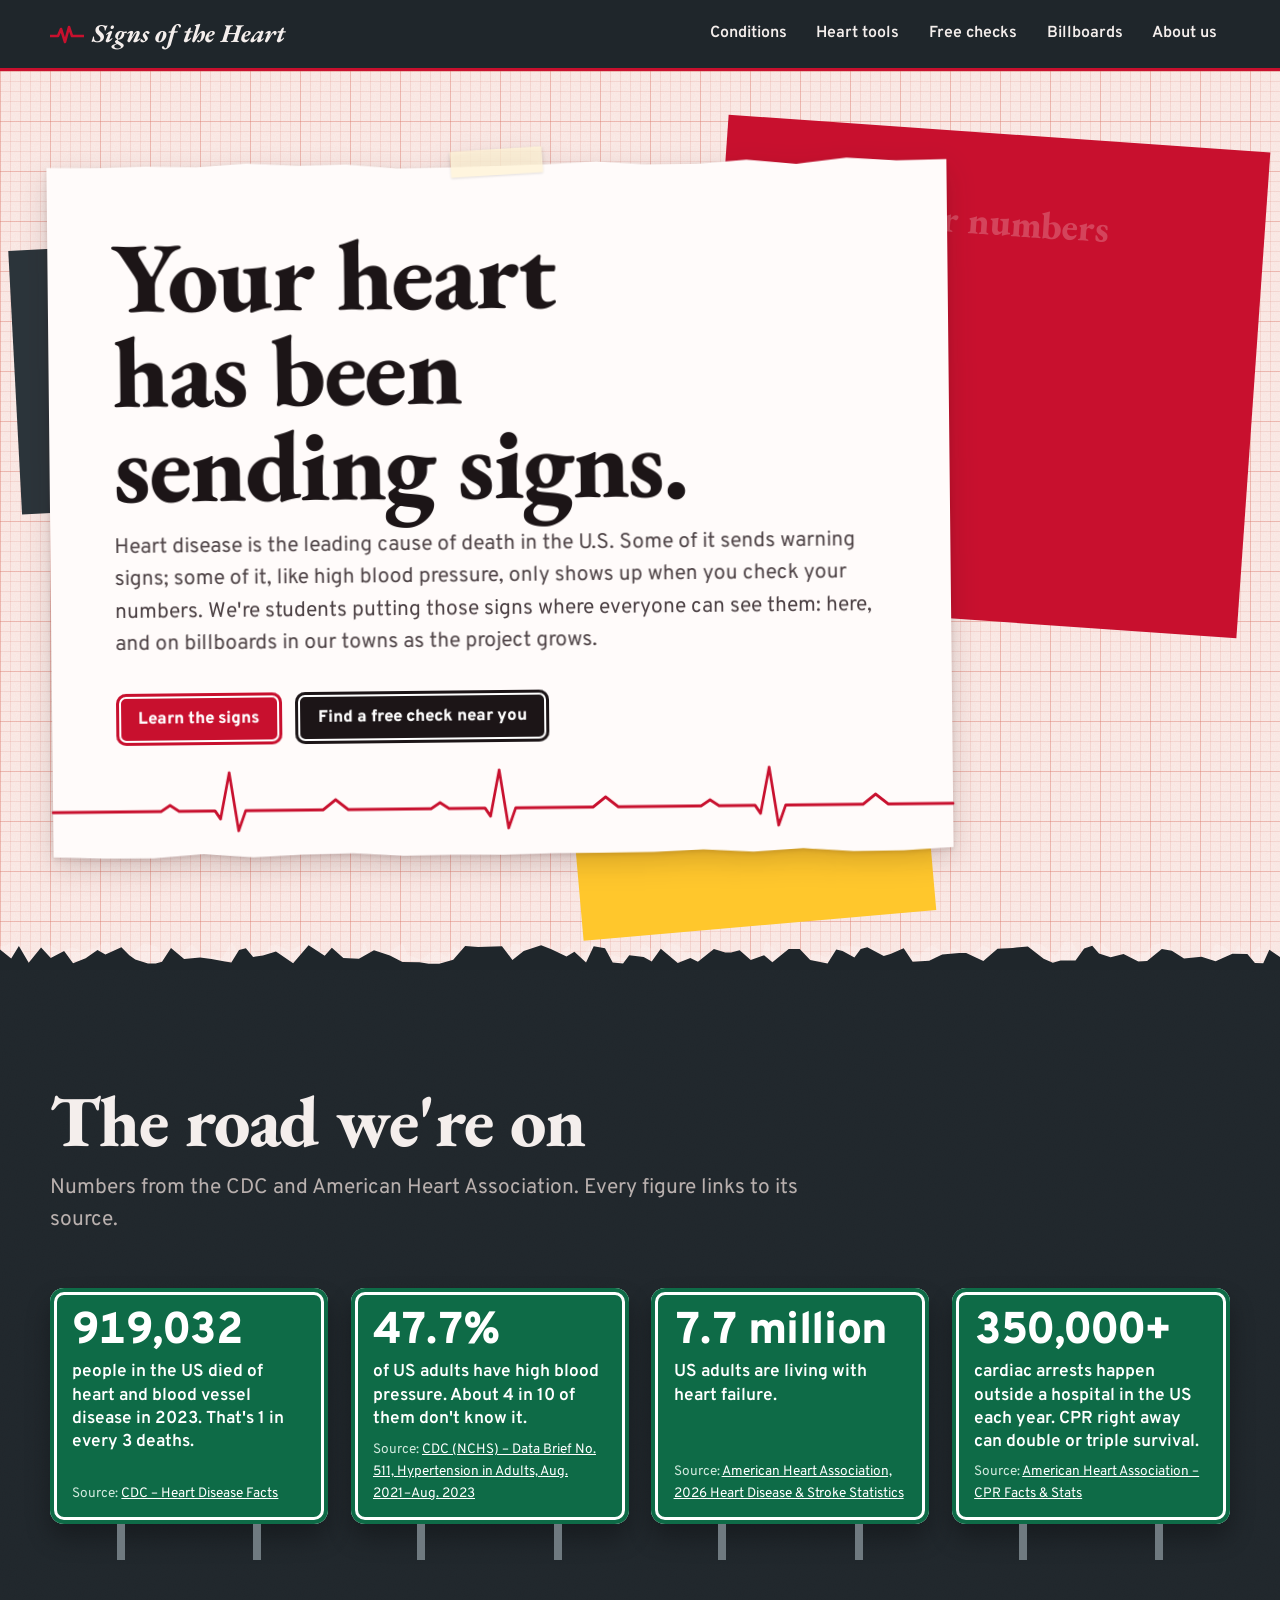
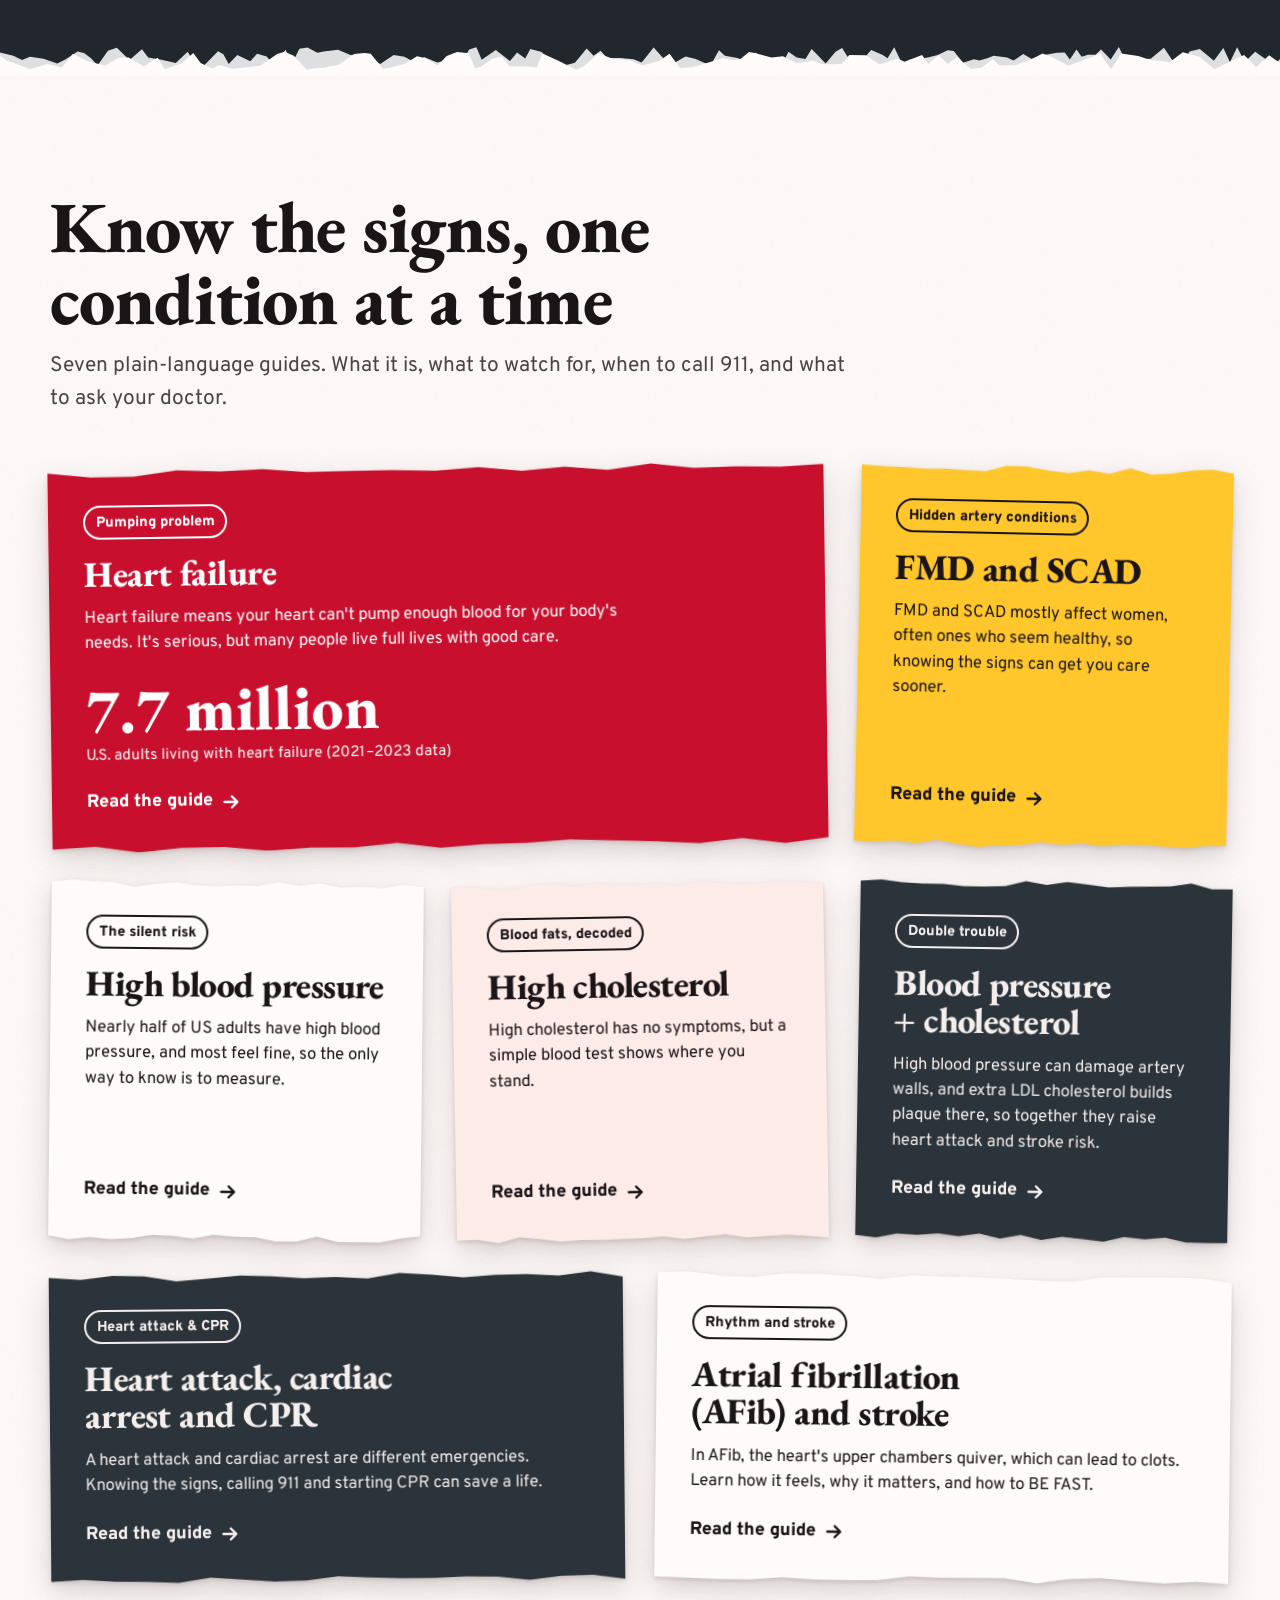
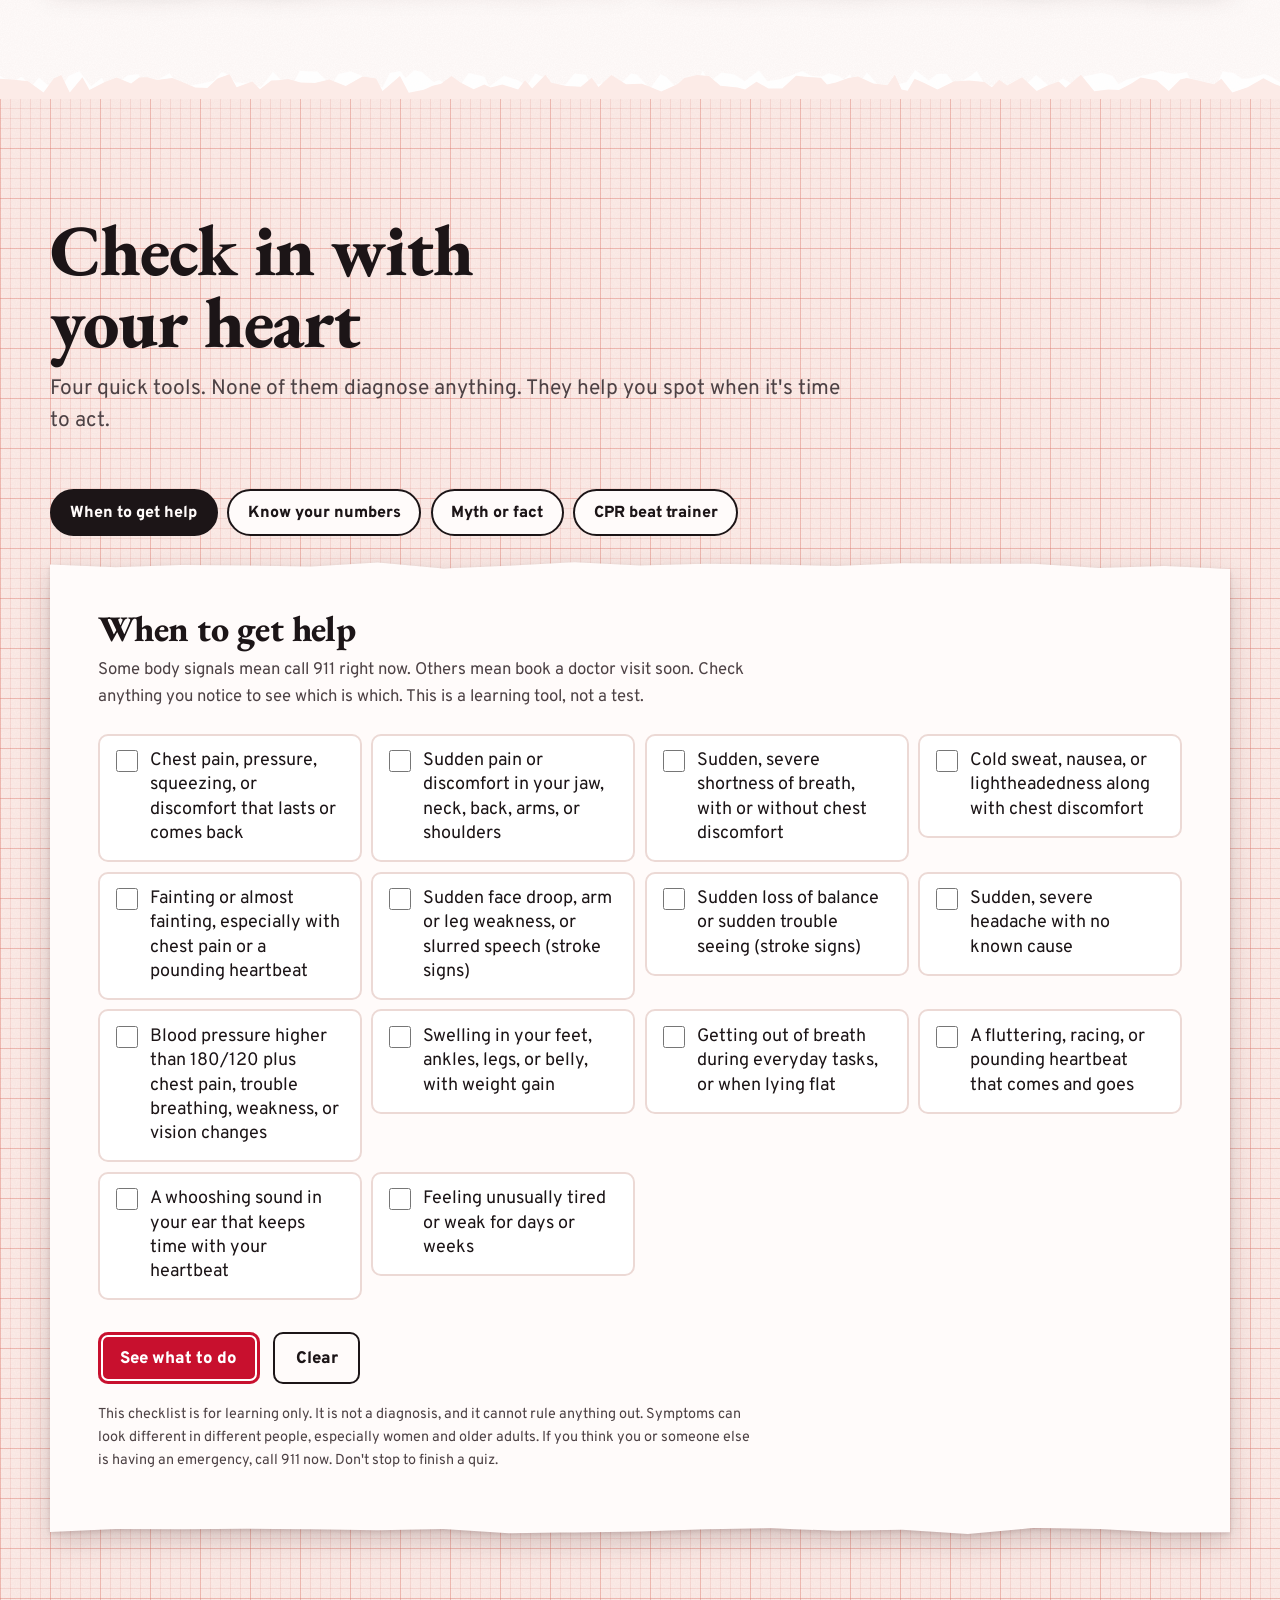
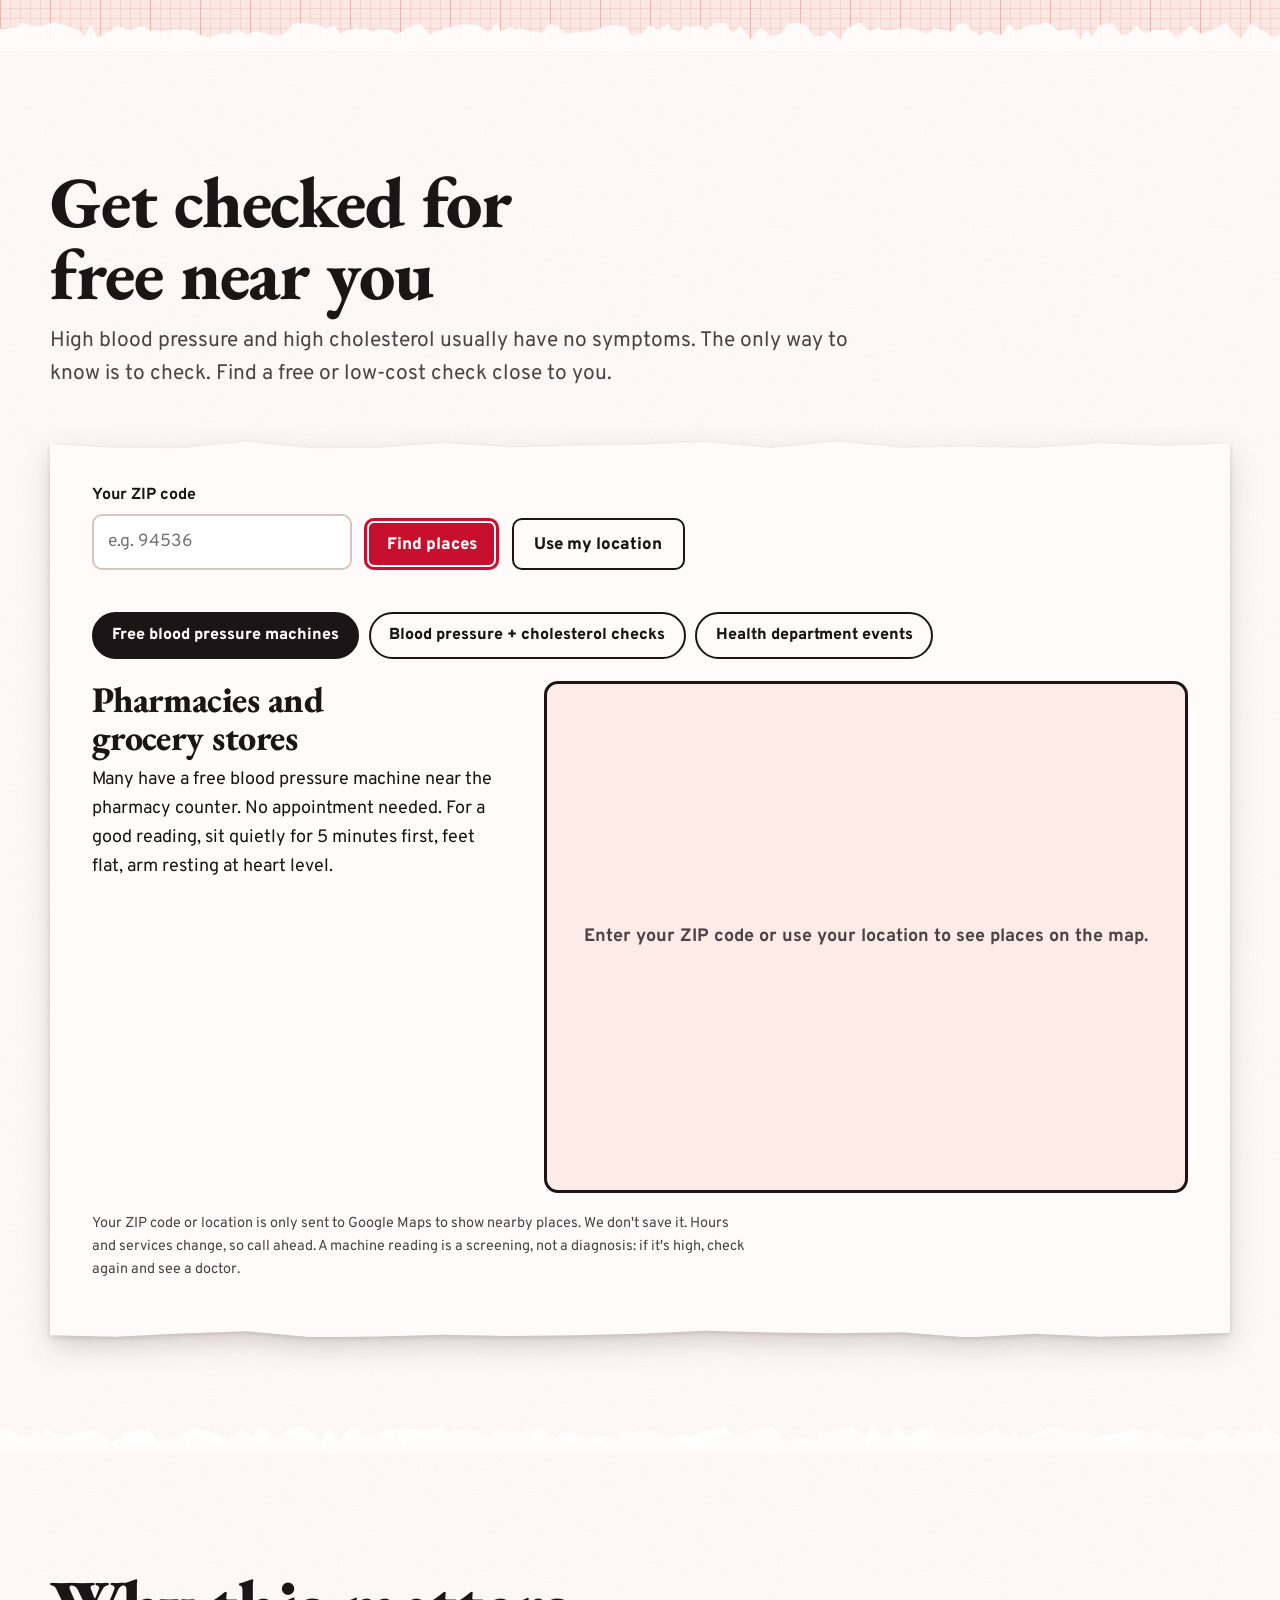
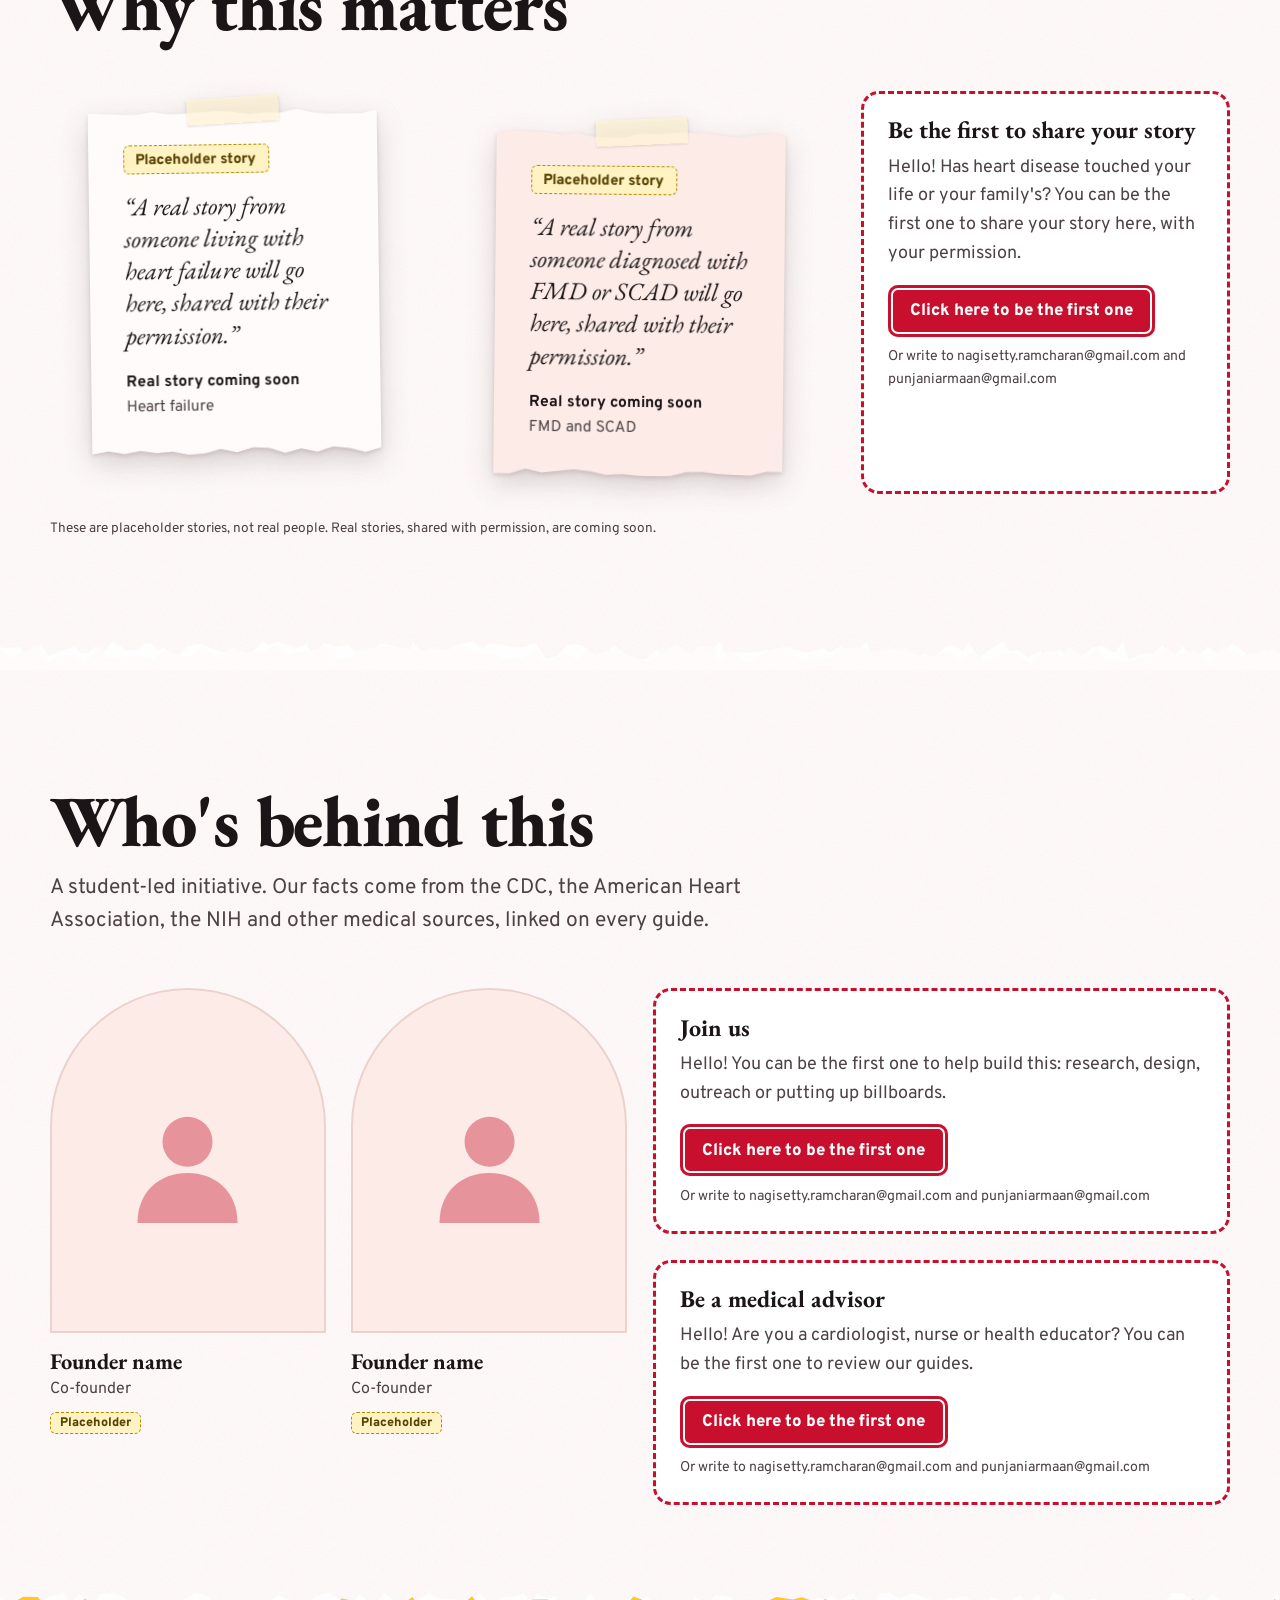
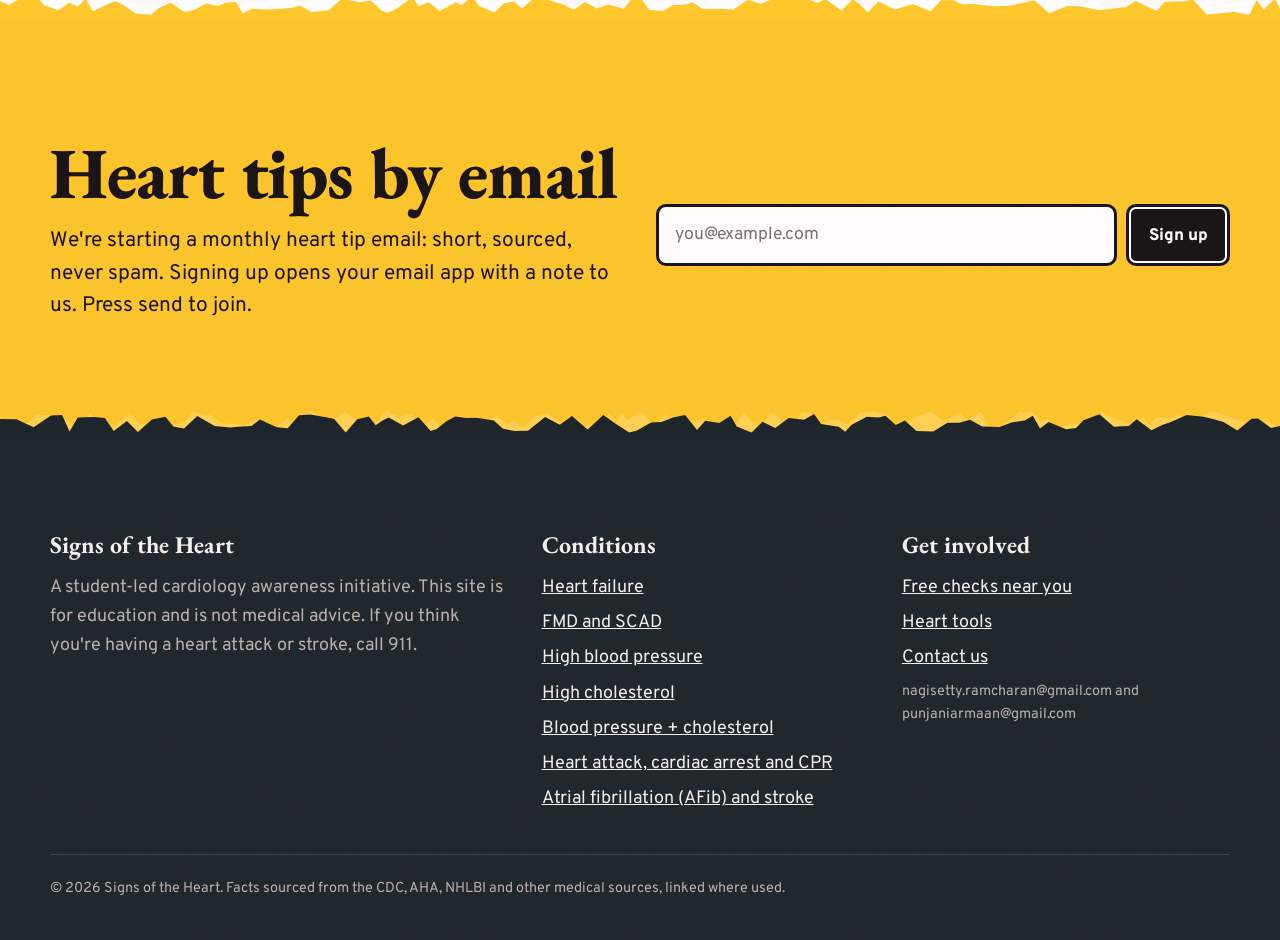
==== index.html @ d5b2b9ee "Add free check finder, move billboards to a partners page, remove 911 header button Co-Authored-By: " ====
<!doctype html>
<html lang="en">
<head>
<meta charset="utf-8">
<meta name="viewport" content="width=device-width, initial-scale=1, viewport-fit=cover">
<title>Signs of the Heart</title>
<meta name="description" content="A student-led cardiology awareness initiative: learn the signs of heart disease, check your numbers, and put heart-health billboards where people can see them.">
<meta property="og:type" content="website">
<meta property="og:title" content="Signs of the Heart">
<meta property="og:description" content="A student-led cardiology awareness project: learn the warning signs of heart disease, check your numbers, and help put heart-health billboards where people can see them.">
<meta property="og:url" content="https://heartsigns.vercel.app/">
<meta name="twitter:card" content="summary">
<link rel="canonical" href="https://heartsigns.vercel.app/">
<link rel="icon" href="data:image/svg+xml,%3Csvg xmlns=%27http://www.w3.org/2000/svg%27 viewBox=%270 0 34 20%27%3E%3Cpath d=%27M0 12h8l3-7 4 13 4-15 3 9h12%27 fill=%27none%27 stroke=%27%23c8102e%27 stroke-width=%273%27 stroke-linejoin=%27round%27/%3E%3C/svg%3E">
<link rel="preconnect" href="https://fonts.googleapis.com">
<link rel="preconnect" href="https://fonts.gstatic.com" crossorigin>
<link href="https://fonts.googleapis.com/css2?family=EB+Garamond:ital,wght@0,400..800;1,400..800&family=Overpass:wght@400..900&display=swap" rel="stylesheet">
<link rel="stylesheet" href="assets/styles.css?v=7">
<script>document.documentElement.classList.add('js')</script>
</head>
<body>
<a class="skip" href="#main">Skip to content</a>

<header class="nav">
  <div class="wrap nav-inner">
    <a class="wordmark" href="index.html" aria-label="Signs of the Heart, home">
      <svg viewBox="0 0 34 20" aria-hidden="true"><path d="M0 12h8l3-7 4 13 4-15 3 9h12" fill="none" stroke="#c8102e" stroke-width="2.6" stroke-linejoin="round" stroke-linecap="round"/></svg>
      <span data-org-name>Signs of the Heart</span>
    </a>
    <button class="nav-toggle" aria-expanded="false" aria-controls="nav-links">Menu</button>
    <ul class="nav-links" id="nav-links">
      <li><a href="#conditions">Conditions</a></li>
      <li><a href="#check">Heart tools</a></li>
      <li><a href="#free-checks">Free checks</a></li>
      <li><a href="billboards.html">Billboards</a></li>
      <li><a href="#about">About us</a></li>
    </ul>
  </div>
</header>

<main id="main">

  <!-- HERO -->
  <section class="band band-ecg hero" aria-labelledby="hero-title">
    <div class="wrap hero-wall">
      <div class="hero-back one" aria-hidden="true"><div class="old-type">Know your numbers</div></div>
      <div class="hero-back two" aria-hidden="true"><div class="old-type">Learn CPR</div></div>
      <div class="hero-back three" aria-hidden="true"></div>
      <div class="poster hero-poster" data-torn-card>
        <span class="tape" aria-hidden="true"></span>
        <div class="poster-inner">
          <h1 class="h-display" id="hero-title">Your heart has been sending signs.</h1>
          <p class="lede">Heart disease is the leading cause of death in the U.S. Some of it sends warning signs; some of it, like high blood pressure, only shows up when you check your numbers. We're students putting those signs where everyone can see them: here, and on billboards in our towns as the project grows.</p>
          <div class="btn-row">
            <a class="btn" href="#conditions">Learn the signs</a>
            <a class="btn btn-ink" href="#free-checks">Find a free check near you</a>
          </div>
        </div>
        <svg class="hero-ecg" viewBox="0 0 1000 70" preserveAspectRatio="none" aria-hidden="true">
          <path class="trace" d="M0 40 H120 l10 -6 l10 6 H180 l6 8 l10 -46 l10 58 l8 -20 H300 l14 -10 l14 10 H420 l10 -6 l10 6 H480 l6 8 l10 -46 l10 58 l8 -20 H600 l14 -10 l14 10 H720 l10 -6 l10 6 H780 l6 8 l10 -46 l10 58 l8 -20 H900 l14 -10 l14 10 H1000"/>
          <circle class="blip" cx="1000" cy="40" r="5"/>
        </svg>
      </div>
    </div>
  </section>

  <!-- STATS -->
  <section class="band band-dark" id="facts" aria-labelledby="facts-title" data-torn="top">
    <div class="wrap">
      <div class="section-head">
        <h2 class="h-section" id="facts-title">The road we're on</h2>
        <p class="lede">Numbers from the CDC and American Heart Association. Every figure links to its source.</p>
      </div>
      <div class="plates" id="home-stats"></div>
    </div>
  </section>

  <!-- CONDITIONS -->
  <section class="band band-paper" id="conditions" aria-labelledby="conditions-title" data-torn="top">
    <div class="wrap">
      <div class="section-head">
        <h2 class="h-section" id="conditions-title">Know the signs, one condition at a time</h2>
        <p class="lede">Seven plain-language guides. What it is, what to watch for, when to call 911, and what to ask your doctor.</p>
      </div>
      <div class="wall" id="wall"></div>
    </div>
  </section>

  <!-- TOOLS -->
  <section class="band band-ecg" id="check" aria-labelledby="check-title" data-torn="top">
    <div class="wrap">
      <div class="section-head">
        <h2 class="h-section" id="check-title">Check in with your heart</h2>
        <p class="lede">Four quick tools. None of them diagnose anything. They help you spot when it's time to act.</p>
      </div>

      <div class="tool-tabs" role="tablist" aria-label="Heart tools">
        <button class="tool-tab" role="tab" id="tab-symptoms" aria-controls="panel-symptoms" aria-selected="true">When to get help</button>
        <button class="tool-tab" role="tab" id="tab-numbers" aria-controls="panel-numbers" aria-selected="false" tabindex="-1">Know your numbers</button>
        <button class="tool-tab" role="tab" id="tab-myths" aria-controls="panel-myths" aria-selected="false" tabindex="-1">Myth or fact</button>
        <button class="tool-tab" role="tab" id="tab-cpr" aria-controls="panel-cpr" aria-selected="false" tabindex="-1">CPR beat trainer</button>
      </div>

      <div class="poster tool-panel" role="tabpanel" id="panel-symptoms" aria-labelledby="tab-symptoms" data-torn-card>
        <h3 class="h-card">When to get help</h3>
        <p class="tool-intro" id="sc-intro"></p>
        <form id="sc-form">
          <ul class="checklist" id="sc-list"></ul>
          <div class="btn-row">
            <button class="btn" type="submit">See what to do</button>
            <button class="btn btn-ghost" type="reset">Clear</button>
          </div>
        </form>
        <div class="result" id="sc-result" hidden aria-live="polite"></div>
        <p class="disclaimer" id="sc-disclaimer"></p>
      </div>

      <div class="poster tool-panel" role="tabpanel" id="panel-numbers" aria-labelledby="tab-numbers" hidden data-torn-card>
        <h3 class="h-card">Know your numbers</h3>
        <p class="tool-intro">Type in your latest readings to see which range they fall in.</p>
        <div class="tool-grid">
          <form id="bp-form" novalidate>
            <div class="field-row">
              <div class="field"><label for="bp-sys">Top number (systolic)</label><input id="bp-sys" inputmode="numeric" type="number" min="60" max="260" placeholder="e.g. 128"></div>
              <div class="field"><label for="bp-dia">Bottom number (diastolic)</label><input id="bp-dia" inputmode="numeric" type="number" min="30" max="160" placeholder="e.g. 82"></div>
            </div>
            <button class="btn btn-green" type="submit">Check blood pressure</button>
            <div class="numbers-out" id="bp-out" hidden aria-live="polite"></div>
            <p class="hint" id="bp-src"></p>
          </form>
          <form id="chol-form" novalidate>
            <div class="field-row">
              <div class="field"><label for="chol-measure">Which number?</label><select id="chol-measure"></select></div>
              <div class="field"><label for="chol-val">Value (mg/dL)</label><input id="chol-val" inputmode="numeric" type="number" min="10" max="1000" placeholder="e.g. 190"></div>
            </div>
            <button class="btn btn-green" type="submit">Check cholesterol</button>
            <div class="numbers-out" id="chol-out" hidden aria-live="polite"></div>
            <p class="hint" id="chol-src"></p>
          </form>
        </div>
        <p class="disclaimer" id="numbers-disclaimer"></p>
      </div>

      <div class="poster tool-panel" role="tabpanel" id="panel-myths" aria-labelledby="tab-myths" hidden data-torn-card>
        <h3 class="h-card">Myth or fact</h3>
        <p class="tool-intro">Tap a card to flip it.</p>
        <div class="myths" id="myths"></div>
      </div>

      <div class="poster tool-panel" role="tabpanel" id="panel-cpr" aria-labelledby="tab-cpr" hidden data-torn-card>
        <h3 class="h-card">CPR beat trainer</h3>
        <p class="tool-intro" id="cpr-intro"></p>
        <div class="cpr">
          <button class="cpr-pad" id="cpr-pad" type="button" aria-describedby="cpr-help">Push</button>
          <div>
            <div class="bpm" aria-live="polite"><span id="cpr-bpm">0</span><small>pushes a minute</small></div>
            <div class="zone" id="cpr-zone">Tap the circle (or press the space bar) at a steady beat.</div>
            <div class="cpr-meter" aria-hidden="true"><i id="cpr-needle"></i></div>
            <div class="cpr-scale" aria-hidden="true"><span>70</span><span>100</span><span>120</span><span>160</span></div>
            <div class="btn-row">
              <button class="btn btn-ink" type="button" id="cpr-metro" aria-pressed="false">Play a 110 beat</button>
            </div>
            <p class="hint" id="cpr-help"></p>
          </div>
        </div>
        <ol class="cpr-steps" id="cpr-steps"></ol>
        <p class="disclaimer" id="cpr-src"></p>
      </div>
    </div>
  </section>

  <!-- FREE CHECKS -->
  <section class="band band-paper" id="free-checks" aria-labelledby="free-title" data-torn="top">
    <div class="wrap">
      <div class="section-head">
        <h2 class="h-section" id="free-title">Get checked for free near you</h2>
        <p class="lede">High blood pressure and high cholesterol usually have no symptoms. The only way to know is to check. Find a free or low-cost check close to you.</p>
      </div>
      <div class="poster finder" data-torn-card>
        <form class="finder-form" id="finder-form" novalidate>
          <div class="field"><label for="finder-zip">Your ZIP code</label><input id="finder-zip" inputmode="numeric" autocomplete="postal-code" maxlength="5" placeholder="e.g. 94536"></div>
          <button class="btn" type="submit">Find places</button>
          <button class="btn btn-ghost" type="button" id="finder-geo">Use my location</button>
        </form>
        <p class="finder-msg" id="finder-msg" aria-live="polite"></p>
        <div class="tool-tabs finder-tabs" role="tablist" aria-label="Kind of place" id="finder-tabs"></div>
        <div class="finder-body">
          <div class="finder-info" id="finder-info"></div>
          <div class="finder-map">
            <iframe id="finder-map" title="Map of places near you" loading="lazy" referrerpolicy="no-referrer-when-downgrade" hidden></iframe>
            <div class="finder-empty" id="finder-empty">Enter your ZIP code or use your location to see places on the map.</div>
          </div>
        </div>
        <p class="disclaimer">Your ZIP code or location is only sent to Google Maps to show nearby places. We don't save it. Hours and services change, so call ahead. A machine reading is a screening, not a diagnosis: if it's high, check again and see a doctor.</p>
      </div>
    </div>
  </section>

  <!-- STORIES -->
  <section class="band band-paper" id="stories" aria-labelledby="stories-title" data-torn="top">
    <div class="wrap">
      <div class="section-head">
        <h2 class="h-section" id="stories-title">Why this matters</h2>
      </div>
      <div class="stories" id="stories-list"></div>
      <p class="placeholder-note">These are placeholder stories, not real people. Real stories, shared with permission, are coming soon.</p>
    </div>
  </section>

  <!-- ABOUT: TEAM -->
  <section class="band band-paper" id="about" aria-labelledby="about-title" data-torn="top">
    <div class="wrap">
      <div class="section-head">
        <h2 class="h-section" id="about-title">Who's behind this</h2>
        <p class="lede">A student-led initiative. Our facts come from the CDC, the American Heart Association, the NIH and other medical sources, linked on every guide.</p>
      </div>
      <div class="team" id="team"></div>
    </div>
  </section>

  <!-- NEWSLETTER -->
  <section class="band band-caution" aria-labelledby="signup-title" data-torn="top">
    <div class="wrap signup">
      <div>
        <h2 class="h-section" id="signup-title">Heart tips by email</h2>
        <p class="lede" style="color:var(--ink)">We're starting a monthly heart tip email: short, sourced, never spam. Signing up opens your email app with a note to us. Press send to join.</p>
      </div>
      <form class="signup-form-wrap" id="signup" novalidate>
        <label class="visually-hidden" for="signup-email">Email address</label>
        <div class="signup-form">
          <input id="signup-email" type="email" autocomplete="email" placeholder="you@example.com" required>
          <button class="btn btn-ink" type="submit">Sign up</button>
        </div>
        <p class="signup-msg" id="signup-msg" aria-live="polite"></p>
      </form>
    </div>
  </section>
</main>

<footer class="band band-dark footer" data-torn="top">
  <div class="wrap">
    <div class="footer-grid">
      <div>
        <h2 data-org-name>Signs of the Heart</h2>
        <p>A student-led cardiology awareness initiative. This site is for education and is not medical advice. If you think you're having a heart attack or stroke, call 911.</p>
      </div>
      <div>
        <h2>Conditions</h2>
        <ul id="footer-topics"></ul>
      </div>
      <div>
        <h2>Get involved</h2>
        <ul>
          <li><a href="#free-checks">Free checks near you</a></li>
              <li><a href="#check">Heart tools</a></li>
          <li><a href="#" data-mailto="Hello from the Signs of the Heart website">Contact us</a></li>
          <li class="footer-mail" data-emails></li>
        </ul>
      </div>
    </div>
    <div class="footer-base">© <span id="year"></span> <span data-org-name>Signs of the Heart</span>. Facts sourced from the CDC, AHA, NHLBI and other medical sources, linked where used.</div>
  </div>
</footer>


<script src="assets/data.base.js?v=7"></script>
<script src="assets/data.content.js?v=7"></script>
<script src="assets/app.js?v=7"></script>
<script src="assets/home.js?v=7"></script>
</body>
</html>
---- assets/styles.css ----
/* Signs of the Heart — styles
   Concept: a wheat-pasted poster wall beside a road.
   Garamond carries the human voice; Overpass (Highway Gothic heritage) carries signage, numbers and UI. */

:root {
  /* palette */
  --paper: #fffbfa;          /* fresh poster paper */
  --ecg: #fcebe7;            /* ECG chart paper */
  --ecg-minor: rgba(222, 120, 108, 0.16);
  --ecg-major: rgba(222, 120, 108, 0.32);
  --asphalt: #1f262b;
  --asphalt-2: #2b343a;
  --asphalt-line: #3a454c;
  --artery: #c8102e;
  --artery-deep: #8f0b21;
  --caution: #ffc72c;
  --sign-green: #0e6b47;
  --ink: #1c1517;
  --ink-soft: #4d4245;
  --on-dark: #f4eeec;
  --on-dark-soft: #b9b0ae;

  /* type */
  --serif: "EB Garamond", "Garamond", "Times New Roman", serif;
  --sans: "Overpass", "Highway Gothic", "Helvetica Neue", Arial, sans-serif;

  /* scale (classical: 14 18 21 24 36 48 72 96) */
  --t-14: 0.875rem;
  --t-18: 1.125rem;
  --t-21: 1.3125rem;
  --t-24: 1.5rem;
  --t-36: clamp(1.9rem, 1.4rem + 1.8vw, 2.25rem);
  --t-48: clamp(2.3rem, 1.6rem + 2.8vw, 3rem);
  --t-72: clamp(2.9rem, 1.8rem + 4.6vw, 4.5rem);
  --t-96: clamp(3.2rem, 1.6rem + 6.8vw, 6.25rem);

  --gutter: clamp(16px, 4vw, 48px);
  --maxw: 1180px;
  --ease-paste: cubic-bezier(0.2, 0.9, 0.25, 1.15);
  --grain: url("data:image/svg+xml;utf8,<svg xmlns='http://www.w3.org/2000/svg' width='220' height='220'><filter id='n'><feTurbulence type='fractalNoise' baseFrequency='0.85' numOctaves='3' stitchTiles='stitch'/><feColorMatrix values='0 0 0 0 0.3  0 0 0 0 0.2  0 0 0 0 0.2  0 0 0 0.09 0'/></filter><rect width='100%' height='100%' filter='url(%23n)'/></svg>");
}

*, *::before, *::after { box-sizing: border-box; }
html { scroll-behavior: smooth; -webkit-text-size-adjust: 100%; }
@media (prefers-reduced-motion: reduce) { html { scroll-behavior: auto; } }
body {
  margin: 0;
  background: var(--paper);
  color: var(--ink);
  font-family: var(--sans);
  font-size: var(--t-18);
  line-height: 1.6;
  overflow-x: hidden;
}
img { max-width: 100%; display: block; }
a { color: inherit; }
button, input, select, textarea { font: inherit; color: inherit; }
:focus-visible { outline: 3px solid var(--caution); outline-offset: 3px; border-radius: 4px; }
.visually-hidden { position: absolute !important; width: 1px; height: 1px; overflow: hidden; clip: rect(0 0 0 0); white-space: nowrap; }
.skip { position: absolute; left: 12px; top: -60px; z-index: 100; background: var(--caution); color: var(--ink); padding: 10px 16px; font-weight: 800; border-radius: 6px; }
.skip:focus { top: 12px; }

.wrap { width: min(100% - 2 * var(--gutter), var(--maxw)); margin-inline: auto; }

/* ---------- headings ---------- */
.h-display, .h-section, .h-card {
  font-family: var(--serif);
  font-weight: 800;
  letter-spacing: -0.015em;
  margin: 0;
  text-wrap: balance;
}
.h-display { font-size: var(--t-96); line-height: 0.95; }
.h-section { font-size: var(--t-72); line-height: 1; max-width: 16ch; }
.h-card { font-size: var(--t-36); line-height: 1.05; }
.lede { font-size: var(--t-21); line-height: 1.55; max-width: 38em; margin: 1.1rem 0 0; color: var(--ink-soft); }
.band-dark .lede, .band-night .lede, .band-red .lede { color: var(--on-dark-soft); }
.band-red .lede { color: #ffd9d6; }
.section-head { display: grid; gap: 0.4rem; margin-bottom: clamp(2rem, 4vw, 3.25rem); }
.section-head .lede { margin-top: 0.6rem; }

/* ---------- bands + torn edges ---------- */
.band { position: relative; padding-block: clamp(4.5rem, 9vw, 7.5rem); }
.band::after { /* paper grain over every band */
  content: ""; position: absolute; inset: 0; pointer-events: none;
  background-image: var(--grain); opacity: 0.55; mix-blend-mode: multiply;
}
.band-dark::after, .band-night::after, .band-red::after { mix-blend-mode: screen; opacity: 0.25; }
.band > * { position: relative; z-index: 1; }
.band-paper { background: var(--paper); --band: var(--paper); }
.band-ecg {
  --band: var(--ecg);
  background-color: var(--ecg);
  background-image:
    linear-gradient(var(--ecg-major) 1px, transparent 1px),
    linear-gradient(90deg, var(--ecg-major) 1px, transparent 1px),
    linear-gradient(var(--ecg-minor) 1px, transparent 1px),
    linear-gradient(90deg, var(--ecg-minor) 1px, transparent 1px);
  background-size: 50px 50px, 50px 50px, 10px 10px, 10px 10px;
}
.band-dark { background: var(--asphalt); color: var(--on-dark); --band: var(--asphalt); }
.band-night {
  --band: #121820;
  background: linear-gradient(180deg, #121820 0%, #1b2530 55%, #26323c 100%);
  color: var(--on-dark);
}
.band-red { background: var(--artery); color: #fff; --band: var(--artery); }
.band-caution { background: var(--caution); --band: var(--caution); }

/* torn svg edges injected by app.js */
.torn {
  position: absolute; left: 0; width: 100%; height: 34px; display: block;
  z-index: 2; pointer-events: none;
}
.torn-top { top: -33px; }
.torn-bottom { bottom: -33px; transform: scaleY(-1); }
.torn .fiber { fill: rgba(255, 255, 255, 0.85); }
.band-night .torn .fiber, .band-dark .torn .fiber { fill: rgba(255, 255, 255, 0.18); }

/* ---------- nav ---------- */
.nav {
  position: sticky; top: 0; z-index: 50;
  background: var(--asphalt); color: var(--on-dark);
  border-bottom: 3px solid var(--artery);
}
.nav-inner { display: flex; align-items: center; gap: 1.5rem; min-height: 68px; }
.wordmark {
  font-family: var(--serif); font-weight: 700; font-style: italic;
  font-size: 1.6rem; line-height: 1; text-decoration: none; white-space: nowrap;
  display: inline-flex; align-items: center; gap: 0.5rem;
}
.wordmark svg { width: 34px; height: 20px; flex: none; }
.nav-links { display: flex; gap: 0.25rem; margin-left: auto; list-style: none; padding: 0; margin-block: 0; }
.nav-links a {
  display: block; padding: 0.55rem 0.8rem; border-radius: 6px; text-decoration: none;
  font-weight: 600; font-size: 1rem; color: var(--on-dark); white-space: nowrap;
}
.nav-links a:hover { background: var(--asphalt-2); }
.nav-links a[aria-current="page"] { box-shadow: inset 0 -3px 0 var(--caution); }
.chip-911 {
  display: inline-flex; align-items: center; gap: 0.5rem; text-decoration: none;
  font-weight: 800; font-size: 0.95rem; color: var(--ink); background: var(--caution);
  padding: 0.45rem 0.85rem 0.4rem 0.6rem; border-radius: 6px; white-space: nowrap;
}
.chip-911 .diamond { width: 18px; height: 18px; flex: none; }
.nav-toggle { display: none; margin-left: auto; background: none; border: 2px solid var(--asphalt-line); color: var(--on-dark); border-radius: 6px; padding: 0.4rem 0.7rem; font-weight: 700; cursor: pointer; }
@media (max-width: 1040px) {
  .nav-toggle { display: inline-block; }
  .nav-links {
    position: absolute; left: 0; right: 0; top: 100%; flex-direction: column; gap: 0;
    background: var(--asphalt); padding: 0.5rem var(--gutter) 1rem; margin: 0;
    border-bottom: 3px solid var(--artery); display: none;
  }
  .nav-links.open { display: flex; }
  .nav-links a { padding: 0.85rem 0.5rem; font-size: 1.1rem; }
  .chip-911 .long { display: none; }
}
@media (max-width: 560px) {
  .nav-inner { gap: 0.6rem; }
  .wordmark { font-size: 1.25rem; }
  .chip-911 .call { display: none; }
  .chip-911 { padding-inline: 0.5rem 0.65rem; }
  .nav-toggle { margin-left: auto; }
}
@media (max-width: 380px) { .wordmark svg { display: none; } }

/* ---------- buttons: road sign plates ---------- */
.btn {
  --plate: var(--artery); --plate-ink: #fff;
  display: inline-flex; align-items: center; justify-content: center; gap: 0.5rem;
  background: var(--plate); color: var(--plate-ink);
  font-family: var(--sans); font-weight: 800; font-size: 1.05rem; line-height: 1.1;
  padding: 0.95rem 1.4rem 0.85rem; border: 0; border-radius: 10px; cursor: pointer;
  text-decoration: none; position: relative;
  box-shadow: inset 0 0 0 3px var(--plate), inset 0 0 0 5px currentColor;
  transition: transform 0.15s ease, background-color 0.15s ease;
  min-height: 52px;
}
.btn:hover { transform: translateY(-2px); }
.btn:active { transform: translateY(0); }
.btn-green { --plate: var(--sign-green); }
.btn-ink { --plate: var(--ink); }
.btn-caution { --plate: var(--caution); --plate-ink: var(--ink); }
.btn-paper { --plate: var(--paper); --plate-ink: var(--ink); }
.btn-ghost {
  background: transparent; color: inherit; box-shadow: inset 0 0 0 2px currentColor;
}
.btn[disabled] { opacity: 0.45; cursor: not-allowed; transform: none; }
.btn-row { display: flex; flex-wrap: wrap; gap: 0.85rem; margin-top: 2rem; }
.textlink { font-weight: 700; text-decoration-thickness: 2px; text-underline-offset: 3px; }

/* ---------- posters (torn paper cards) ---------- */
.poster {
  --poster-bg: var(--paper);
  position: relative; color: var(--ink);
  padding: clamp(1.4rem, 3vw, 2.2rem);
  filter: drop-shadow(0 10px 14px rgba(40, 10, 12, 0.16)) drop-shadow(0 2px 2px rgba(40, 10, 12, 0.14));
}
/* paper layer: clipped to a torn outline (set by app.js) so tape and content can overhang */
.poster::before {
  content: ""; position: absolute; inset: 0; z-index: 0;
  background: var(--poster-bg); clip-path: var(--clip, none);
}
.poster > * { position: relative; z-index: 1; }
.poster-inner { position: relative; }
.poster[data-tilt] { rotate: var(--tilt, 0deg); }
.poster.is-red { --poster-bg: var(--artery); color: #fff; }
.poster.is-caution { --poster-bg: var(--caution); }
.poster.is-ecg { --poster-bg: var(--ecg); }
.poster.is-dark { --poster-bg: var(--asphalt-2); color: var(--on-dark); }
.poster > .tape {
  position: absolute; width: 92px; height: 26px; top: -12px; left: 50%; translate: -50% 0; rotate: -3deg;
  background: rgba(255, 244, 214, 0.78); box-shadow: 0 1px 2px rgba(0,0,0,0.12); z-index: 3;
}

/* paste-on scroll reveal: poster gets slapped onto the wall */
.js .reveal { opacity: 0; transform: translateY(18px) scale(0.97) rotate(calc(var(--tilt, 0deg) + 1.6deg)); }
.js .reveal.in {
  opacity: 1; transform: none;
  transition: opacity 0.5s ease, transform 0.75s var(--ease-paste);
  transition-delay: var(--delay, 0s);
}
@media (prefers-reduced-motion: reduce) {
  .js .reveal, .js .reveal.in { opacity: 1; transform: none; transition: none; }
}

/* ---------- hero ---------- */
.hero { padding-block: clamp(3rem, 7vw, 6rem) clamp(5rem, 9vw, 7rem); overflow: hidden; }
.hero-wall { position: relative; display: grid; grid-template-columns: minmax(0, 1fr); }
.hero-back {
  position: absolute; z-index: 0;
}
.hero-back.one { width: 46%; height: 70%; right: -2%; top: -4%; background: var(--artery); rotate: 4deg; }
.hero-back.two { width: 30%; height: 46%; right: 26%; bottom: -10%; background: var(--caution); rotate: -5deg; }
.hero-back.three { width: 22%; height: 38%; left: -3%; top: 12%; background: var(--asphalt-2); rotate: -3deg; }
.hero-back .old-type {
  position: absolute; inset: 14% 10%; font-family: var(--serif); font-weight: 800;
  font-size: clamp(1.2rem, 3vw, 2.6rem); line-height: 1; color: rgba(255,255,255,0.22);
}
.hero-back.two .old-type { color: rgba(28, 21, 23, 0.16); }
.hero-poster { z-index: 1; max-width: 900px; padding: clamp(1.8rem, 5vw, 4rem) clamp(1.4rem, 5vw, 4rem) clamp(5.5rem, 9vw, 7.5rem); --tilt: -0.6deg; rotate: var(--tilt); }
.hero-poster .h-display { max-width: 11ch; }
.hero-poster .lede { color: var(--ink-soft); }
.poster > .hero-ecg { position: absolute; z-index: 1; left: 0; right: 0; bottom: 1.2rem; height: 70px; width: 100%; overflow: visible; }
.hero-ecg path { fill: none; stroke: var(--artery); stroke-width: 3; stroke-linejoin: round; stroke-linecap: round; }
.hero-ecg .trace { stroke-dasharray: var(--len, 3000); stroke-dashoffset: var(--len, 3000); }
.hero-ecg.draw .trace { animation: draw 2.6s cubic-bezier(0.6, 0.05, 0.3, 1) 0.3s forwards; }
.hero-ecg .blip { fill: var(--artery); opacity: 0; }
.hero-ecg.draw .blip { animation: blip 1.2s ease 2.8s infinite; }
@keyframes draw { to { stroke-dashoffset: 0; } }
@keyframes blip { 0%, 100% { opacity: 0; r: 4; } 30% { opacity: 1; r: 7; } }
@media (prefers-reduced-motion: reduce) {
  .hero-ecg .trace { stroke-dashoffset: 0; animation: none !important; }
  .hero-ecg .blip { opacity: 1; animation: none !important; }
}
.hero-note { margin-top: 1.25rem; font-size: 0.95rem; color: var(--ink-soft); }
@media (max-width: 720px) {
  .hero-back.one { width: 70%; height: 40%; right: -20%; top: -6%; }
  .hero-back.two { display: none; }
  .hero-back.three { display: none; }
}

/* ---------- stats as highway sign plates ---------- */
.plates { display: grid; grid-template-columns: repeat(auto-fit, minmax(240px, 1fr)); gap: 1.4rem; }
.plate {
  background: var(--sign-green); color: #fff; border-radius: 14px; padding: 1.4rem 1.4rem 1.2rem;
  box-shadow: inset 0 0 0 4px var(--sign-green), inset 0 0 0 7px #fff, 0 14px 24px rgba(0,0,0,0.3);
  display: flex; flex-direction: column; gap: 0.4rem; min-height: 230px;
}
.plate-num { font-family: var(--sans); font-weight: 800; font-size: clamp(2.2rem, 1.5rem + 1.6vw, 3rem); line-height: 1; letter-spacing: -0.01em; font-variant-numeric: tabular-nums; }
.plate-label { font-weight: 600; font-size: 1.08rem; line-height: 1.35; }
.plate-src { margin-top: auto; font-size: 0.85rem; color: #cfe8dc; }
.plate-src a { color: #fff; }
.plates { padding-bottom: 36px; }
.plate { position: relative; }
.plate::after { /* sign posts */
  content: ""; position: absolute; top: 100%; left: 24%; right: 24%; height: 36px;
  background: linear-gradient(90deg, #6f7a80 0 8px, transparent 8px calc(100% - 8px), #6f7a80 calc(100% - 8px));
}
.plates { row-gap: calc(1.4rem + 36px); }

/* ---------- conditions wall ---------- */
.wall {
  display: grid; gap: clamp(1.25rem, 2.5vw, 2rem);
  grid-template-columns: repeat(6, minmax(0, 1fr));
}
.wall .poster { display: flex; flex-direction: column; text-decoration: none; min-height: 250px; }
.wall .poster:hover .h-card { text-decoration: underline; text-decoration-thickness: 3px; text-underline-offset: 6px; }
.wall .w-3 { grid-column: span 3; }
.wall .w-2 { grid-column: span 2; }
.wall .w-4 { grid-column: span 4; }
.poster .route {
  display: inline-flex; align-items: center; gap: 0.45rem; align-self: flex-start;
  font-weight: 800; font-size: 0.9rem; padding: 0.25rem 0.65rem 0.15rem; border-radius: 999px;
  border: 2px solid currentColor; margin-bottom: 1rem;
}
.poster .dek { margin: 0.8rem 0 1.4rem; font-size: 1.05rem; line-height: 1.5; max-width: 34em; }
.poster .go { margin-top: auto; font-weight: 800; display: inline-flex; gap: 0.4rem; align-items: center; }
.poster .go svg { width: 22px; height: 22px; }
@media (max-width: 900px) {
  .wall { grid-template-columns: repeat(2, minmax(0, 1fr)); }
  .wall .w-3, .wall .w-2, .wall .w-4 { grid-column: span 1; }
}
@media (max-width: 600px) {
  .wall { grid-template-columns: minmax(0, 1fr); }
}

/* ---------- tools ---------- */
.tool-tabs { display: flex; flex-wrap: wrap; gap: 0.6rem; margin-bottom: 1.6rem; }
.tool-tab {
  background: var(--paper); border: 2px solid var(--ink); border-radius: 999px; padding: 0.6rem 1.15rem 0.5rem;
  font-weight: 800; cursor: pointer; font-size: 1rem;
}
.tool-tab[aria-selected="true"] { background: var(--ink); color: var(--paper); }
.tool-panel { padding: clamp(1.5rem, 4vw, 3rem); }
.tool-panel[hidden] { display: none; }
.tool-grid { display: grid; grid-template-columns: minmax(0, 1.25fr) minmax(0, 1fr); gap: clamp(1.5rem, 4vw, 3rem); align-items: start; }
@media (max-width: 860px) { .tool-grid { grid-template-columns: minmax(0, 1fr); } }
.tool-intro { font-size: 1.05rem; color: var(--ink-soft); margin: 0.6rem 0 1.4rem; max-width: 40em; }
.disclaimer { font-size: 0.9rem; color: var(--ink-soft); margin-top: 1.2rem; max-width: 46em; }

.checklist { display: grid; grid-template-columns: repeat(auto-fit, minmax(260px, 1fr)); gap: 0.6rem; list-style: none; padding: 0; margin: 0; }
.check {
  display: flex; gap: 0.75rem; align-items: flex-start; padding: 0.85rem 1rem; border-radius: 10px;
  background: #fff; border: 2px solid #ecd9d5; cursor: pointer; line-height: 1.35;
}
.check:has(input:checked) { border-color: var(--artery); background: #fff3f1; }
.check input { width: 22px; height: 22px; margin: 0.05rem 0 0; accent-color: var(--artery); flex: none; }
.result {
  border-radius: 14px; padding: 1.5rem; margin-top: 1.5rem; border: 3px solid var(--ink); background: #fff;
}
.result[hidden] { display: none; }
.result.emergency { background: var(--caution); border-color: var(--ink); }
.result.soon { background: #fff; border-color: var(--artery); }
.result h4 { font-family: var(--serif); font-size: var(--t-36); line-height: 1.05; margin: 0 0 0.5rem; }
.result p { margin: 0; }
.result .big911 { font-family: var(--sans); font-weight: 900; font-size: 3rem; line-height: 1; display: block; margin: 0.5rem 0 0.25rem; text-decoration: none; }

.field { display: grid; gap: 0.35rem; margin-bottom: 1rem; }
.field label, .field .label { font-weight: 700; font-size: 1rem; }
.field input, .field select, .field textarea {
  width: 100%; padding: 0.75rem 0.9rem; border-radius: 10px; border: 2px solid #d9c4bf; background: #fff; font-size: 1.1rem;
}
.field input:focus, .field select:focus, .field textarea:focus { border-color: var(--ink); outline: none; box-shadow: 0 0 0 3px var(--caution); }
.field-row { display: grid; grid-template-columns: 1fr 1fr; gap: 0.9rem; }
@media (max-width: 520px) { .field-row { grid-template-columns: 1fr; } }
.hint { font-size: 0.9rem; color: var(--ink-soft); }

/* road scale for numbers */
.roadscale { margin-top: 1rem; }
.roadscale-bar { display: flex; height: 22px; border-radius: 6px; overflow: hidden; border: 2px solid var(--ink); }
.roadscale-bar span { flex: 1; }
.roadscale-labels { display: flex; font-size: 0.8rem; margin-top: 0.35rem; color: var(--ink-soft); }
.roadscale-labels span { flex: 1; }
.roadscale-marker { position: relative; height: 26px; }
.roadscale-marker i {
  position: absolute; top: 0; width: 0; height: 0; translate: -50% 0;
  border-left: 10px solid transparent; border-right: 10px solid transparent; border-top: 14px solid var(--ink);
  transition: left 0.5s var(--ease-paste);
}
.numbers-out { margin-top: 1rem; padding: 1.1rem 1.2rem; border-radius: 12px; background: #fff; border: 2px solid var(--ink); }
.numbers-out strong { font-family: var(--serif); font-size: var(--t-24); display: block; line-height: 1.15; }

/* myth cards */
.myths { display: grid; grid-template-columns: repeat(auto-fill, minmax(260px, 1fr)); gap: 1rem; }
.myth {
  perspective: 1000px; background: none; border: 0; padding: 0; text-align: left; cursor: pointer; min-height: 250px;
}
.myth-inner { position: relative; width: 100%; height: 100%; min-height: 250px; transition: transform 0.6s var(--ease-paste); transform-style: preserve-3d; }
.myth[aria-pressed="true"] .myth-inner { transform: rotateY(180deg); }
.myth-face {
  position: absolute; inset: 0; backface-visibility: hidden; border-radius: 6px; padding: 1.3rem;
  display: flex; flex-direction: column; gap: 0.6rem;
}
.myth-front { background: var(--paper); border: 2px dashed #d9b3ad; }
.myth-back { background: var(--asphalt); color: var(--on-dark); transform: rotateY(180deg); }
.myth-tag { font-weight: 800; font-size: 0.85rem; padding: 0.2rem 0.6rem 0.1rem; border-radius: 999px; align-self: flex-start; }
.myth-front .myth-tag { background: var(--caution); }
.myth-back .myth-tag { background: var(--sign-green); color: #fff; }
.myth-face p { margin: 0; line-height: 1.4; }
.myth-front p { font-family: var(--serif); font-size: 1.45rem; font-weight: 700; line-height: 1.15; }
.myth-back p { font-size: 1rem; }
.myth-back a { font-size: 0.85rem; color: var(--on-dark-soft); margin-top: auto; }
.myth-hint { margin-top: auto; font-size: 0.85rem; color: var(--ink-soft); }
@media (prefers-reduced-motion: reduce) { .myth-inner { transition: none; } }

/* CPR trainer */
.cpr { display: grid; grid-template-columns: auto minmax(0, 1fr); gap: clamp(1.5rem, 4vw, 3rem); align-items: center; }
@media (max-width: 760px) { .cpr { grid-template-columns: minmax(0, 1fr); justify-items: center; } }
.cpr-pad {
  width: clamp(200px, 40vw, 260px); aspect-ratio: 1; border-radius: 50%; border: 0; cursor: pointer;
  background: radial-gradient(circle at 50% 40%, #e02a46, var(--artery) 55%, var(--artery-deep));
  color: #fff; font-weight: 900; font-size: 1.6rem; letter-spacing: 0.01em;
  box-shadow: 0 0 0 10px #fff, 0 0 0 13px var(--ink), 0 18px 30px rgba(80, 0, 10, 0.35);
  transition: transform 0.08s ease; touch-action: manipulation; user-select: none;
}
.cpr-pad.hit { transform: scale(0.93); }
.bpm { font-family: var(--sans); font-weight: 900; font-size: clamp(3.5rem, 8vw, 5rem); line-height: 1; font-variant-numeric: tabular-nums; }
.bpm small { font-size: 1.1rem; font-weight: 700; margin-left: 0.4rem; }
.zone { margin-top: 0.4rem; font-weight: 800; font-size: 1.2rem; min-height: 1.6em; }
.zone.good { color: var(--sign-green); }
.zone.slow, .zone.fast { color: var(--artery); }
.cpr-meter { position: relative; height: 18px; border-radius: 9px; border: 2px solid var(--ink); margin: 1rem 0 0.4rem; background: linear-gradient(90deg, #f0d6d2 0 33.3%, #bfe3cf 33.3% 55.5%, #f0d6d2 55.5%); }
.cpr-meter i { position: absolute; top: -8px; width: 4px; height: 30px; background: var(--ink); translate: -50% 0; left: 0; transition: left 0.25s ease; }
.cpr-scale { display: flex; justify-content: space-between; font-size: 0.8rem; color: var(--ink-soft); }
.cpr-steps { margin: 1.2rem 0 0; padding-left: 1.3rem; }
.cpr-steps li { margin-bottom: 0.3rem; }

/* ---------- billboards ---------- */
.counters { display: flex; flex-wrap: wrap; gap: 1rem 2.5rem; margin: 0 0 2.5rem; }
.counter { display: grid; }
.counter b { font-family: var(--sans); font-weight: 900; font-size: clamp(2.2rem, 1.6rem + 2vw, 3rem); line-height: 1; color: var(--caution); font-variant-numeric: tabular-nums; }
.counter span { color: var(--on-dark-soft); font-size: 1rem; }
.preview-tag { display: inline-block; font-size: 0.8rem; font-weight: 700; background: rgba(255, 199, 44, 0.16); color: var(--caution); border: 1px dashed var(--caution); border-radius: 6px; padding: 0.15rem 0.5rem; align-self: center; }

.road { position: relative; }
.boards {
  display: flex; gap: clamp(1.5rem, 4vw, 3rem); overflow-x: auto; scroll-snap-type: x mandatory;
  padding: 1rem var(--gutter) 0; margin-inline: calc(-1 * var(--gutter));
  scrollbar-width: thin; scrollbar-color: var(--asphalt-line) transparent; scroll-padding-inline: var(--gutter);
}
.board { flex: 0 0 min(560px, 84vw); scroll-snap-align: start; display: grid; justify-items: center; }
.board-frame {
  width: 100%; position: relative; aspect-ratio: 48 / 14;
  background: #0f1418; padding: 10px; border-radius: 4px;
  box-shadow: 0 0 0 3px #3b464d, 0 30px 50px rgba(0,0,0,0.45);
}
.board-face {
  width: 100%; height: 100%; position: relative; overflow: hidden;
  background:
    repeating-linear-gradient(90deg, transparent 0 calc(25% - 1px), rgba(255,255,255,0.07) calc(25% - 1px) 25%),
    #242d34;
  display: grid; place-items: center; text-align: center;
  outline: 2px dashed rgba(255, 199, 44, 0.45); outline-offset: -14px;
}
.board-face .slot-label { font-weight: 800; color: var(--on-dark); font-size: clamp(0.95rem, 2vw, 1.15rem); }
.board-face .slot-size { display: block; font-size: 0.8rem; font-weight: 600; color: var(--on-dark-soft); margin-top: 0.2rem; }
.board-face img { position: absolute; inset: 0; width: 100%; height: 100%; object-fit: cover; }
.board-lamps { position: absolute; top: -26px; left: 0; right: 0; display: flex; justify-content: space-around; }
.board-lamps i { width: 34px; height: 10px; background: #59646b; border-radius: 3px 3px 0 0; position: relative; }
.board-lamps i::after {
  content: ""; position: absolute; top: 10px; left: 50%; translate: -50% 0; width: 140px; height: 90px;
  background: radial-gradient(ellipse at top, rgba(255, 214, 140, 0.32), transparent 70%); opacity: 0; transition: opacity 0.9s ease 0.2s;
}
.board.lit .board-lamps i::after { opacity: 1; }
@media (prefers-reduced-motion: reduce) { .board-lamps i::after { opacity: 1; transition: none; } }
.board-catwalk { width: 92%; height: 6px; background: #4b565d; margin-top: 2px; }
.board-posts { display: flex; justify-content: space-between; width: 46%; height: 80px; }
.board-posts span { width: 12px; height: 100%; background: linear-gradient(90deg, #4a545b, #7d878d 50%, #3e474d); }
.board-meta { width: 100%; display: flex; flex-wrap: wrap; gap: 0.6rem 1rem; align-items: center; justify-content: space-between; margin-top: 0.9rem; }
.board-meta h3 { font-family: var(--serif); font-weight: 700; font-size: var(--t-24); margin: 0; line-height: 1.15; }
.board-meta .dl-count { color: var(--on-dark-soft); font-size: 0.95rem; display: block; }
.road-ground { height: 40px; margin-top: -40px; background: linear-gradient(180deg, transparent, rgba(0,0,0,0.25)); pointer-events: none; }
.road-controls { display: flex; gap: 0.6rem; margin-top: 1.5rem; }
.road-controls button { width: 52px; height: 52px; border-radius: 50%; border: 2px solid var(--on-dark-soft); background: transparent; color: var(--on-dark); cursor: pointer; display: grid; place-items: center; }
.road-controls button:hover { background: var(--asphalt-2); }
.road-controls svg { width: 22px; height: 22px; }

/* ---------- modal ---------- */
.modal { border: 0; padding: 0; background: transparent; max-width: min(640px, calc(100% - 24px)); width: 100%; color: var(--ink); }
.modal::backdrop { background: rgba(18, 22, 26, 0.72); }
.modal .poster { padding: clamp(1.4rem, 4vw, 2.4rem); max-height: calc(100dvh - 48px); overflow-y: auto; }
.modal-close { position: absolute; top: 0.6rem; right: 0.6rem; width: 44px; height: 44px; border-radius: 50%; border: 2px solid var(--ink); background: var(--paper); cursor: pointer; font-size: 1.4rem; line-height: 1; z-index: 4; }
.choices { display: grid; gap: 0.6rem; margin: 1rem 0 1.4rem; border: 0; padding: 0; }
.choice { display: flex; gap: 0.75rem; align-items: flex-start; padding: 0.85rem 1rem; border: 2px solid #e2cdc8; border-radius: 10px; cursor: pointer; background: #fff; line-height: 1.35; }
.choice:has(input:checked) { border-color: var(--ink); background: #fff3f1; }
.choice input { width: 22px; height: 22px; margin: 0.05rem 0 0; accent-color: var(--artery); flex: none; }
.choice small { display: block; color: var(--ink-soft); font-size: 0.9rem; }
.placement[hidden] { display: none; }
.thanks { text-align: left; }
.thanks[hidden] { display: none; }

/* ---------- stories ---------- */
.stories { display: grid; grid-template-columns: repeat(3, minmax(0, 1fr)); gap: clamp(1.25rem, 3vw, 2.25rem); align-items: start; }
.stories .poster:nth-child(2) { margin-top: 2.5rem; }
@media (max-width: 860px) { .stories { grid-template-columns: minmax(0, 1fr); } .stories .poster:nth-child(2) { margin-top: 0; } }
.quote { font-family: var(--serif); font-style: italic; font-size: 1.55rem; line-height: 1.3; margin: 0 0 1.2rem; }
.quote-by { font-weight: 700; font-size: 0.98rem; }
.quote-by span { display: block; font-weight: 400; color: var(--ink-soft); }
.placeholder-note { font-size: 0.85rem; color: var(--ink-soft); margin-top: 1.5rem; }

/* ---------- donate ---------- */
.donate-grid { display: grid; grid-template-columns: minmax(0, 1fr) minmax(0, 1fr); gap: clamp(2rem, 5vw, 4rem); align-items: center; }
@media (max-width: 860px) { .donate-grid { grid-template-columns: minmax(0, 1fr); } }
.meter-card { color: var(--ink); padding: clamp(1.4rem, 4vw, 2.2rem); }
.meter-target { font-family: var(--serif); font-weight: 700; font-size: var(--t-24); line-height: 1.2; margin: 0 0 0.3rem; }
.meter { position: relative; height: 34px; border: 3px solid var(--ink); border-radius: 8px; overflow: hidden; margin: 1.1rem 0 0.5rem; background: repeating-linear-gradient(-45deg, #f3e3e0 0 10px, #fbefec 10px 20px); }
.meter i { position: absolute; inset: 0 auto 0 0; width: 0; background: var(--artery); transition: width 1.4s cubic-bezier(0.3, 0.8, 0.3, 1); }
.meter-nums { display: flex; justify-content: space-between; font-weight: 700; }
.chips { display: flex; flex-wrap: wrap; gap: 0.6rem; margin: 1.4rem 0 0.5rem; }
.chip {
  border: 2px solid var(--ink); background: #fff; border-radius: 999px; padding: 0.55rem 1.1rem 0.45rem; font-weight: 800; cursor: pointer; font-size: 1.05rem;
}
.chip[aria-pressed="true"] { background: var(--ink); color: var(--paper); }
.chip-impact { min-height: 3em; margin: 0.4rem 0 1.2rem; color: var(--ink-soft); }

/* ---------- team / partners ---------- */
.team { display: grid; grid-template-columns: repeat(auto-fill, minmax(200px, 1fr)); gap: 1.6rem; }
.member { display: grid; gap: 0.2rem; }
.arch {
  aspect-ratio: 4 / 5; border-radius: 999px 999px 8px 8px; background: var(--ecg); overflow: hidden; margin-bottom: 0.8rem;
  display: grid; place-items: center; border: 2px solid #ecd2cc;
}
.arch svg { width: 46%; opacity: 0.4; }
.member b { font-family: var(--serif); font-size: 1.4rem; line-height: 1.1; }
.member span { color: var(--ink-soft); font-size: 1rem; }
.partners { display: grid; grid-template-columns: repeat(auto-fill, minmax(170px, 1fr)); gap: 1rem; margin-top: 1.6rem; }
.partner-slot {
  height: 96px; border: 2px dashed #d9bdb7; border-radius: 50px; display: grid; place-items: center;
  color: var(--ink-soft); font-weight: 700; font-size: 0.95rem; text-align: center; padding: 0 1rem;
}
.sub-head { font-family: var(--serif); font-weight: 800; font-size: var(--t-36); margin: clamp(3rem, 6vw, 4.5rem) 0 0; }

/* ---------- newsletter ---------- */
.signup { display: grid; grid-template-columns: minmax(0, 1fr) minmax(0, 1fr); gap: 2rem; align-items: end; }
@media (max-width: 860px) { .signup { grid-template-columns: minmax(0, 1fr); } }
.signup-form { display: flex; gap: 0.6rem; flex-wrap: wrap; }
.signup-form input { flex: 1 1 240px; padding: 0.9rem 1rem; border-radius: 10px; border: 3px solid var(--ink); background: var(--paper); font-size: 1.1rem; min-height: 56px; }
.signup-msg { min-height: 1.6em; font-weight: 700; margin-top: 0.6rem; }

/* ---------- footer ---------- */
.footer { padding-block: clamp(4rem, 8vw, 5.5rem) 2.5rem; }
.footer-grid { display: grid; grid-template-columns: 1.4fr 1fr 1fr; gap: 2rem; }
@media (max-width: 760px) { .footer-grid { grid-template-columns: 1fr; } }
.footer h2 { font-family: var(--serif); font-weight: 700; font-size: var(--t-24); margin: 0 0 0.6rem; }
.footer ul { list-style: none; padding: 0; margin: 0; display: grid; gap: 0.4rem; }
.footer a { color: var(--on-dark); }
.footer p { color: var(--on-dark-soft); margin: 0 0 0.8rem; max-width: 34em; }
.footer-base { border-top: 1px solid var(--asphalt-line); margin-top: 2.5rem; padding-top: 1.4rem; font-size: 0.9rem; color: var(--on-dark-soft); }

/* ---------- topic page ---------- */
.topic-hero { padding-block: clamp(3rem, 6vw, 5rem) clamp(5rem, 8vw, 6.5rem); }
.topic-hero .poster { max-width: 940px; --tilt: -0.5deg; rotate: var(--tilt); padding-bottom: clamp(5rem, 8vw, 6.5rem); }
.crumbs { font-size: 0.95rem; margin-bottom: 1.4rem; }
.crumbs a { font-weight: 700; }
.topic-layout { display: grid; grid-template-columns: 240px minmax(0, 1fr); gap: clamp(2rem, 5vw, 4rem); align-items: start; }
@media (max-width: 900px) { .topic-layout { grid-template-columns: minmax(0, 1fr); } }
.toc { position: sticky; top: 92px; display: grid; gap: 0.2rem; font-size: 1rem; }
.toc a { text-decoration: none; padding: 0.4rem 0.7rem; border-left: 3px solid #ead3ce; }
.toc a.active { border-left-color: var(--artery); font-weight: 800; }
@media (max-width: 900px) { .toc { position: static; display: flex; flex-wrap: wrap; gap: 0.4rem; } .toc a { border: 2px solid #ead3ce; border-radius: 999px; } .toc a.active { border-color: var(--artery); } }
.topic-sec { padding-block: 1.6rem 2.6rem; border-bottom: 2px solid #f0dfdb; scroll-margin-top: 92px; }
.topic-sec:last-child { border-bottom: 0; }
.topic-sec h2 { font-family: var(--serif); font-weight: 800; font-size: var(--t-48); line-height: 1.05; margin: 0 0 1rem; }
.topic-sec p { max-width: 40em; }
.ticks { list-style: none; padding: 0; margin: 0; display: grid; grid-template-columns: repeat(auto-fit, minmax(260px, 1fr)); gap: 0.6rem 1.4rem; }
.ticks li { position: relative; padding-left: 2rem; line-height: 1.45; }
.ticks li::before { content: ""; position: absolute; left: 0; top: 0.2em; width: 1.15rem; height: 1.15rem; border-radius: 50%; border: 3px solid var(--artery); }
.ticks.danger li::before { border-radius: 2px; rotate: 45deg; width: 0.95rem; height: 0.95rem; top: 0.3em; background: var(--caution); border: 2px solid var(--ink); }
.ticks.do li::before { border-color: var(--sign-green); background: radial-gradient(circle, var(--sign-green) 35%, transparent 40%); }
.alert-911 { background: var(--caution); border: 3px solid var(--ink); border-radius: 14px; padding: 1.4rem 1.5rem; margin-top: 1.4rem; }
.alert-911 h3 { margin: 0 0 0.7rem; font-family: var(--serif); font-size: var(--t-36); line-height: 1.05; }
.topic-stats { display: grid; grid-template-columns: repeat(auto-fit, minmax(220px, 1fr)); gap: 1.2rem; }
.topic-stats .plate { min-height: 200px; }
.stage-list, .letter-list { display: grid; grid-template-columns: repeat(auto-fit, minmax(200px, 1fr)); gap: 1rem; list-style: none; padding: 0; margin: 1.4rem 0 0; }
.stage-list li, .letter-list li { background: #fff; border: 2px solid #ecd9d5; border-radius: 10px; padding: 1rem 1.1rem; }
.stage-list b, .letter-list b { display: block; font-family: var(--serif); font-size: 1.6rem; line-height: 1; margin-bottom: 0.35rem; color: var(--artery); }
.compare { display: grid; grid-template-columns: 1fr 1fr; gap: 1rem; margin-top: 1.4rem; }
@media (max-width: 640px) { .compare { grid-template-columns: 1fr; } }
.compare > div { border-radius: 12px; padding: 1.2rem; }
.compare > div:first-child { background: #fff; border: 2px solid #ecd9d5; }
.compare > div:last-child { background: var(--asphalt); color: var(--on-dark); }
.compare h3 { margin: 0 0 0.4rem; font-family: var(--serif); font-size: var(--t-24); }
.sources { font-size: 0.95rem; }
.sources li { margin-bottom: 0.4rem; }
.more-topics { display: flex; flex-wrap: wrap; gap: 0.6rem; }
.more-topics a { text-decoration: none; font-weight: 700; padding: 0.55rem 1rem 0.45rem; border-radius: 999px; border: 2px solid var(--ink); }
.more-topics a:hover { background: var(--ink); color: var(--paper); }
.ecg-rule { display: block; width: 100%; height: 40px; margin: 0.6rem 0 1.2rem; }
.ecg-rule path { fill: none; stroke: var(--artery); stroke-width: 2.5; stroke-linejoin: round; }
.js .ecg-rule path { stroke-dasharray: var(--len, 1600); stroke-dashoffset: var(--len, 1600); }
.js .ecg-rule.in path { transition: stroke-dashoffset 1.6s ease; stroke-dashoffset: 0; }
@media (prefers-reduced-motion: reduce) { .js .ecg-rule path { stroke-dashoffset: 0 !important; transition: none !important; } }

#gate-error:not(:empty) { color: var(--artery); font-weight: 700; font-size: 1rem; }
.poster.is-red .lede { color: #ffe3df; }
.poster.is-red .hero-ecg path { stroke: #fff; }
.poster.is-red .hero-ecg .blip { fill: #fff; }
.poster.is-red .route { color: #fff; }
.stage-list .kv { display: block; margin-top: 0.25rem; }
.stage-list .kv em { font-style: normal; font-weight: 700; }
.compare { grid-template-columns: repeat(auto-fit, minmax(240px, 1fr)); }
.compare > div:not(:first-child):not(:last-child) { background: var(--ecg); border: 2px solid #ecd2cc; }

.band[id], section[id] { scroll-margin-top: 66px; }
.poster-stat { margin: 0 0 1.4rem; max-width: 26em; font-size: 0.95rem; line-height: 1.4; }
.poster-stat b { display: block; font-family: var(--serif); font-weight: 800; font-size: clamp(2.6rem, 2rem + 2.4vw, 4rem); line-height: 1; margin-bottom: 0.25rem; }
.topic-stats .plate { min-height: 0; }
.more-nums-h { font-family: var(--serif); font-size: var(--t-24); margin: 2.4rem 0 0.8rem; }
.more-nums { list-style: none; padding: 0; margin: 0; display: grid; gap: 0.7rem; max-width: 46em; }
.more-nums li { padding-left: 1rem; border-left: 4px solid var(--sign-green); line-height: 1.45; }
.more-nums b { font-family: var(--sans); font-weight: 900; font-size: 1.2rem; }
.more-nums a { display: block; font-size: 0.85rem; color: var(--ink-soft); }
.letter-list { grid-template-columns: repeat(auto-fit, minmax(140px, 1fr)); }
.letter-list b { font-size: 2.4rem; }

/* myth cards: buttons don't stretch in grid by default, and absolutely positioned faces
   collapsed to the button's text width. Stack both faces in one grid cell instead. */
.myth { display: block; width: 100%; min-height: 0; font: inherit; color: inherit; }
.myth-inner { display: grid; height: auto; min-height: 220px; }
.myth-face { position: relative; inset: auto; grid-area: 1 / 1; min-height: 220px; }

/* placeholder labels: dashed caution-yellow pill, readable on light and dark */
.ph-tag {
  display: inline-block; vertical-align: middle; font-family: var(--sans); font-weight: 800; font-size: 0.78rem; line-height: 1.2;
  letter-spacing: 0; padding: 0.2rem 0.55rem 0.12rem; border-radius: 6px;
  background: #fff3c4; color: #5a4300; border: 1.5px dashed #b38900;
}
.ph-tag-dark { background: rgba(255, 199, 44, 0.14); color: var(--caution); border-color: var(--caution); }
.board-meta h3 .ph-tag { margin-left: 0.4rem; }
.meter-target .ph-tag { margin-left: 0.3rem; }

/* "be the first" cards */
.first-row { display: grid; grid-template-columns: minmax(0, 560px); margin-top: 1.2rem; }
.first-card {
  border: 3px dashed var(--artery); border-radius: 18px; padding: 1.4rem 1.5rem; background: #fff;
  display: flex; flex-direction: column; gap: 0.6rem; align-items: flex-start;
}
.first-card b { font-family: var(--serif); font-size: var(--t-24); line-height: 1.15; }
.first-card p { margin: 0 0 0.4rem; color: var(--ink-soft); }
.first-card.in-team { border-radius: 999px 999px 18px 18px; padding-top: 3rem; justify-content: flex-end; }
.btn.is-disabled { --plate: #8b7f7d; cursor: not-allowed; }
.btn.is-disabled:hover { transform: none; }

/* audit fixes */
.counters .ph-tag { align-self: center; }
.section-head .ph-tag, .band p > .ph-tag { font-size: 0.92rem; padding: 0.35rem 0.7rem 0.25rem; }
.first-row { grid-template-columns: repeat(auto-fit, minmax(280px, 1fr)); gap: 1.4rem; }
.first-row > div { display: flex; }
.first-row .first-card { flex: 1; }
.first-card.in-team { grid-column: span 2; border-radius: 18px; padding-top: 1.4rem; justify-content: flex-start; }
@media (max-width: 520px) { .first-card.in-team { grid-column: auto; } }
.first-mail { font-size: 0.88rem; color: var(--ink-soft); overflow-wrap: anywhere; }
.stories .first-card { align-self: stretch; }
.chips .ph-tag { align-self: center; }
/* team: two founders on the left, the two "be the first" cards stacked on the right */
@media (min-width: 900px) {
  .team { grid-template-columns: repeat(4, minmax(0, 1fr)); }
  .team .member { grid-row: span 2; }
  .team .first-card.in-team { grid-column: span 2; }
}
@media (max-width: 899px) {
  .team { grid-template-columns: repeat(2, minmax(0, 1fr)); }
  .team .first-card.in-team { grid-column: span 2; }
}
.member { align-content: start; }
.counters .ph-tag { font-size: 0.95rem; padding: 0.4rem 0.75rem 0.3rem; }

/* hidden must win over component display rules (.btn, .field, .choices) */
[hidden] { display: none !important; }
.member .ph-tag { font-size: 0.78rem; color: #5a4300; }
.myth-wrap { display: grid; gap: 0.45rem; align-content: start; }
.myth-src { font-size: 0.85rem; color: var(--ink-soft); }
.footer-mail { color: var(--on-dark-soft); font-size: 0.9rem; overflow-wrap: anywhere; }

/* billboard section: decorative highway sign + heartbeat line (replaces counters) */
.road-sign { margin: 0 0 2.6rem; }
.road-sign > svg:first-child { width: min(460px, 100%); height: auto; display: block; filter: drop-shadow(0 14px 22px rgba(0, 0, 0, 0.35)); }
.road-sign .road-pulse { height: 44px; margin: 0.8rem 0 0; }
.road-sign .road-pulse path { stroke: var(--caution); stroke-width: 3; }

/* finished billboard designs */
.board-frame.has-img .board-face { outline: none; background: #0f1418; }
.board-meta .dl-count { color: var(--on-dark-soft); font-size: 0.95rem; display: block; }
.topic-boards { display: grid; grid-template-columns: repeat(auto-fit, minmax(300px, 1fr)); gap: 1rem; margin: 1.6rem 0 0.4rem; }
.topic-boards img { width: 100%; height: auto; display: block; border-radius: 4px; box-shadow: 0 0 0 3px #3b464d, 0 18px 30px rgba(0,0,0,0.4); }

/* free checks near you */
.finder { padding: clamp(1.4rem, 3.5vw, 2.6rem); }
.finder-form { display: flex; flex-wrap: wrap; gap: 0.8rem; align-items: flex-end; }
.finder-form .field { margin: 0; flex: 0 1 260px; }
.finder-msg { min-height: 1.4em; color: var(--artery); font-weight: 700; margin: 0.6rem 0 0.4rem; }
.finder-tabs { margin: 0.4rem 0 1.4rem; }
.finder-body { display: grid; grid-template-columns: minmax(0, 0.9fr) minmax(0, 1.4fr); gap: clamp(1.2rem, 3vw, 2.4rem); align-items: start; }
@media (max-width: 860px) { .finder-body { grid-template-columns: minmax(0, 1fr); } }
.finder-info p { margin: 0.6rem 0 0; max-width: 34em; }
.finder-info .btn { margin-top: 0.4rem; }
.finder-map { position: relative; width: 100%; height: clamp(320px, 40vw, 520px); border: 3px solid var(--ink); border-radius: 14px; overflow: hidden; background: var(--ecg); }
.finder-map iframe { position: absolute; inset: 0; width: 100%; height: 100%; border: 0; }
.finder-empty { position: absolute; inset: 0; display: grid; place-items: center; padding: 1.5rem; text-align: center; color: var(--ink-soft); font-weight: 700; }
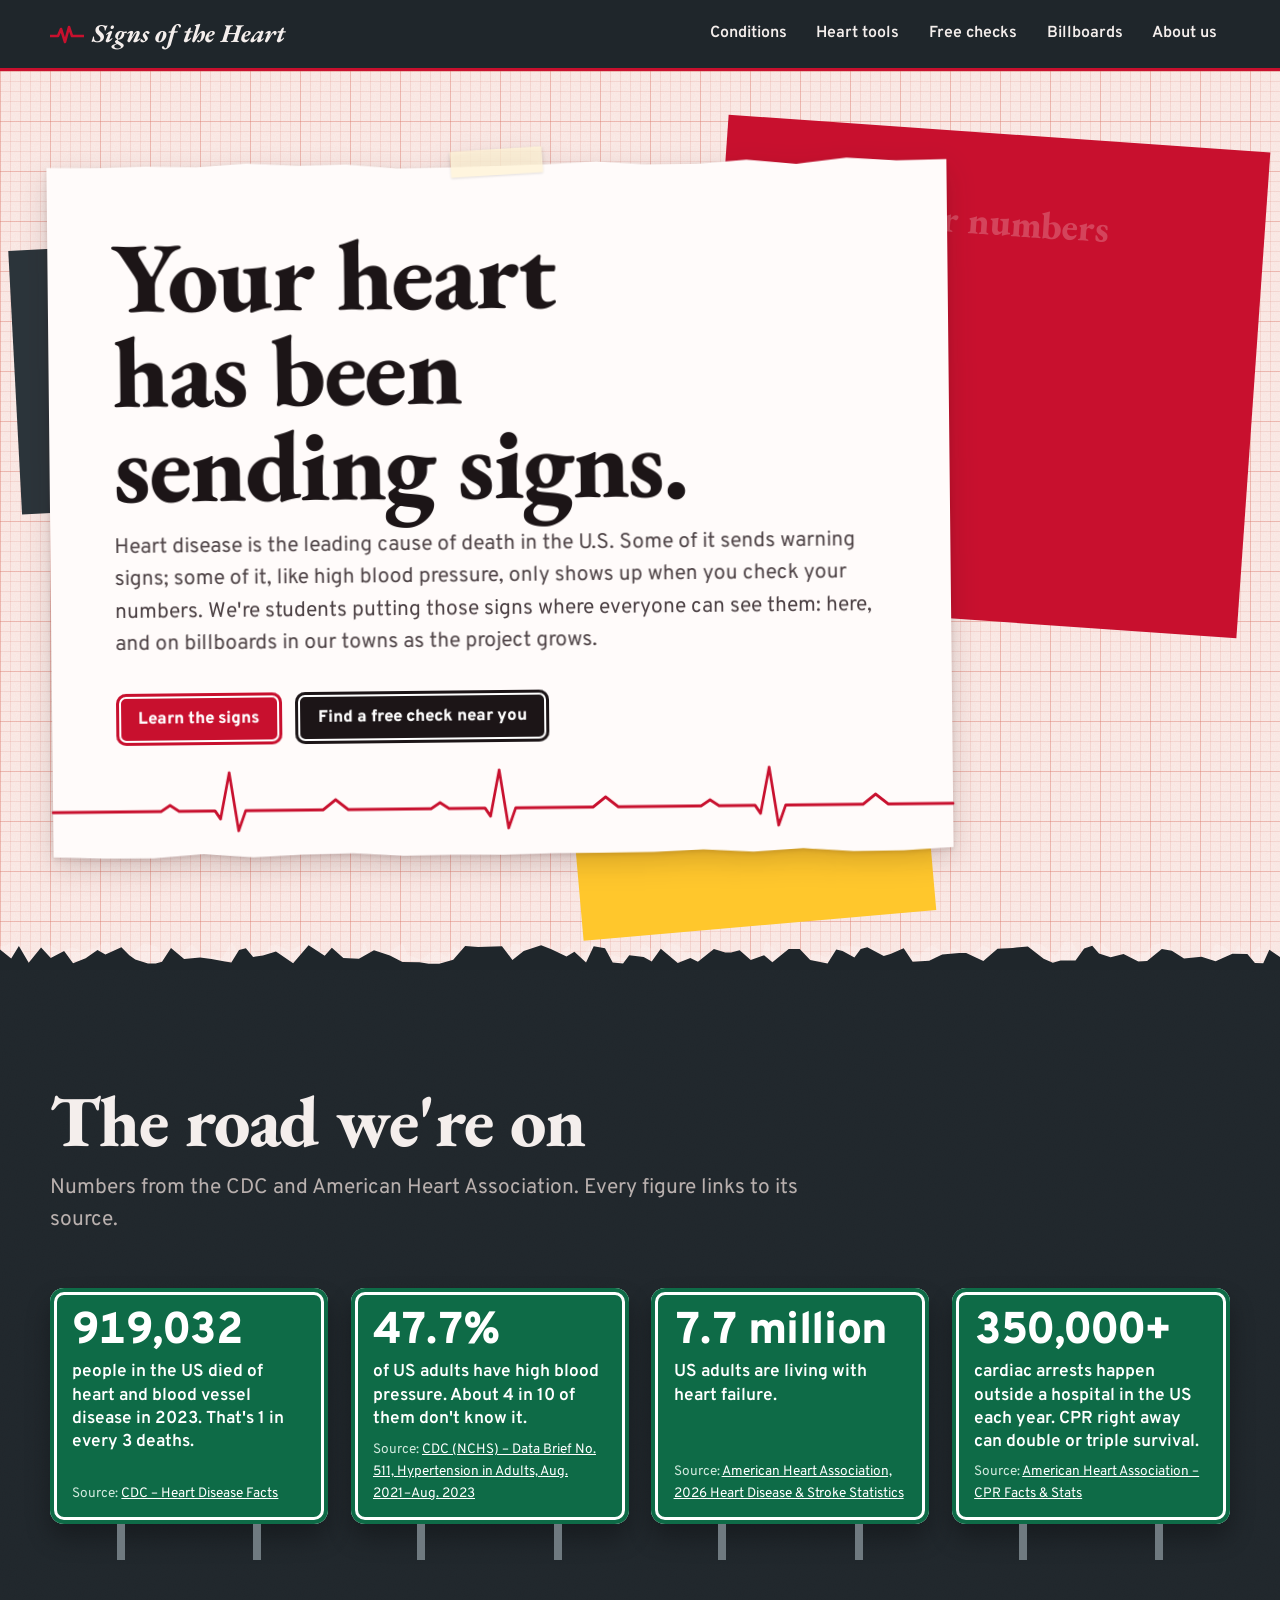
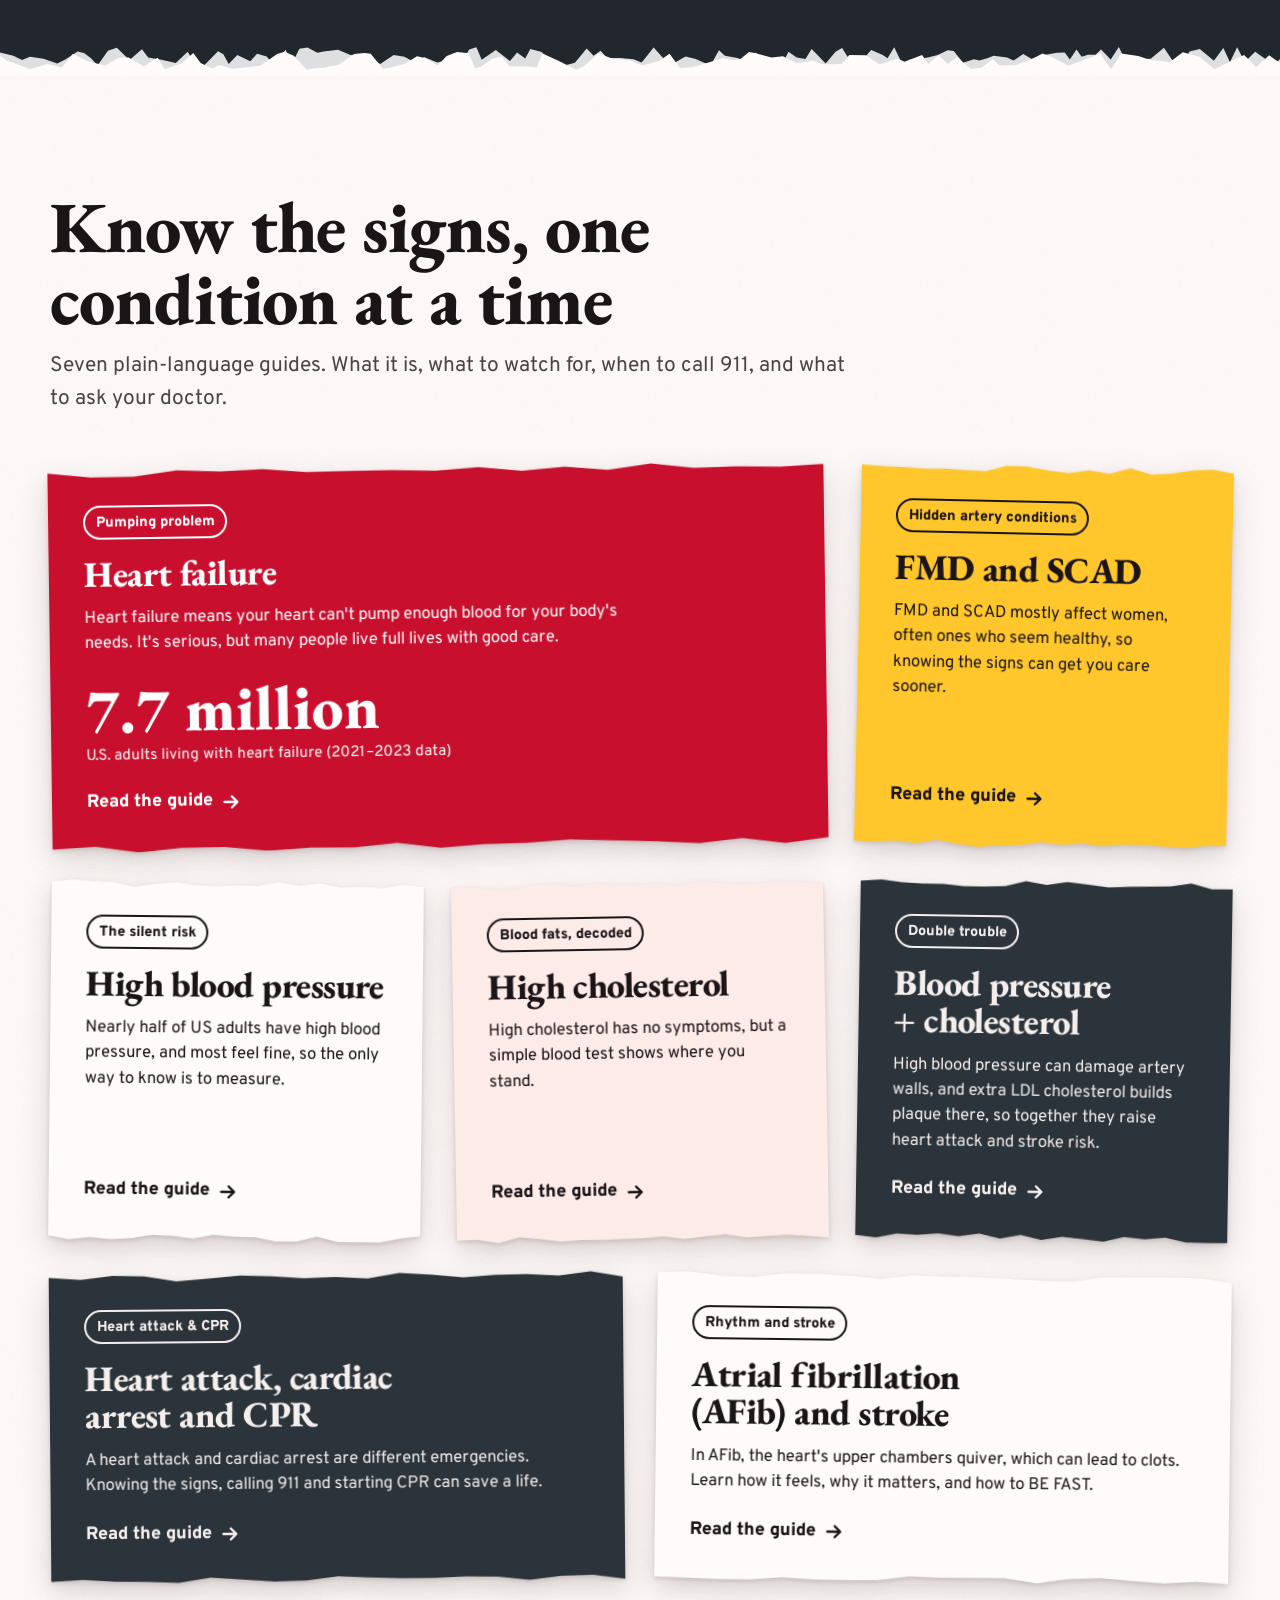
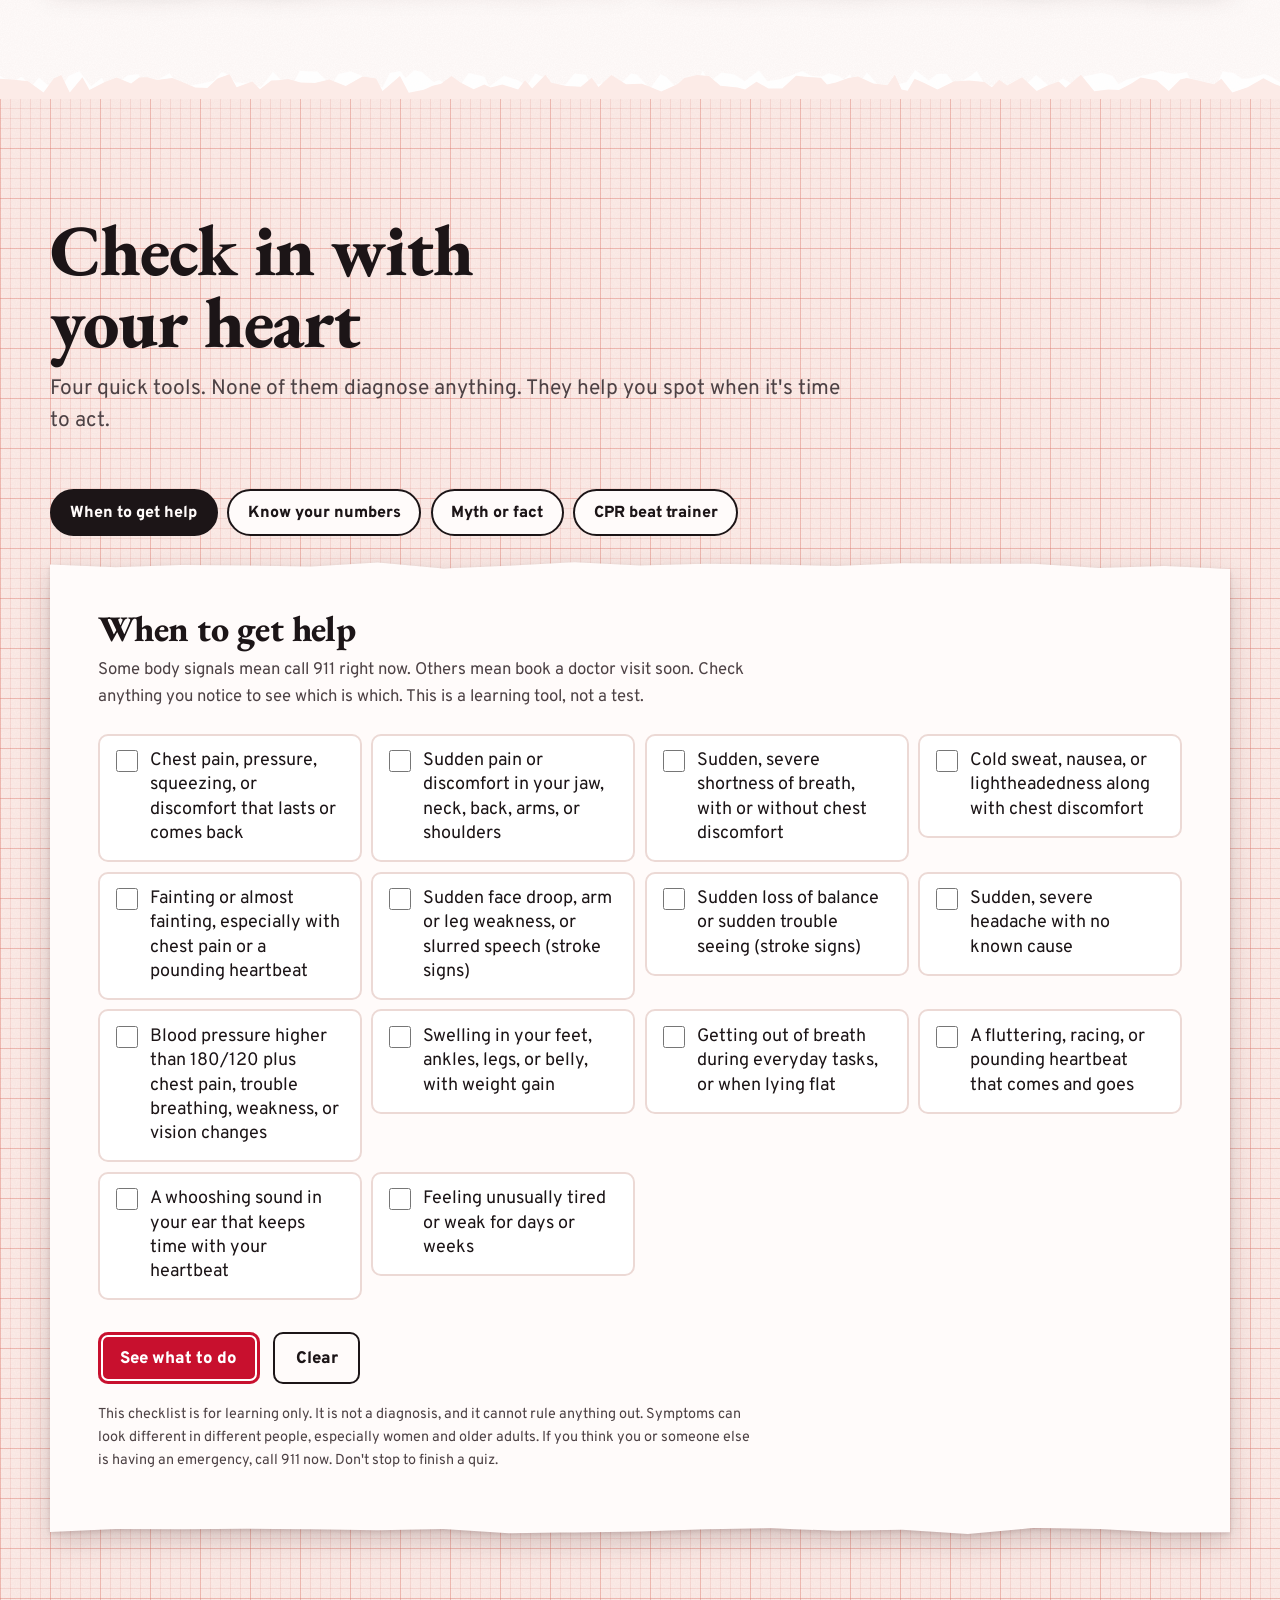
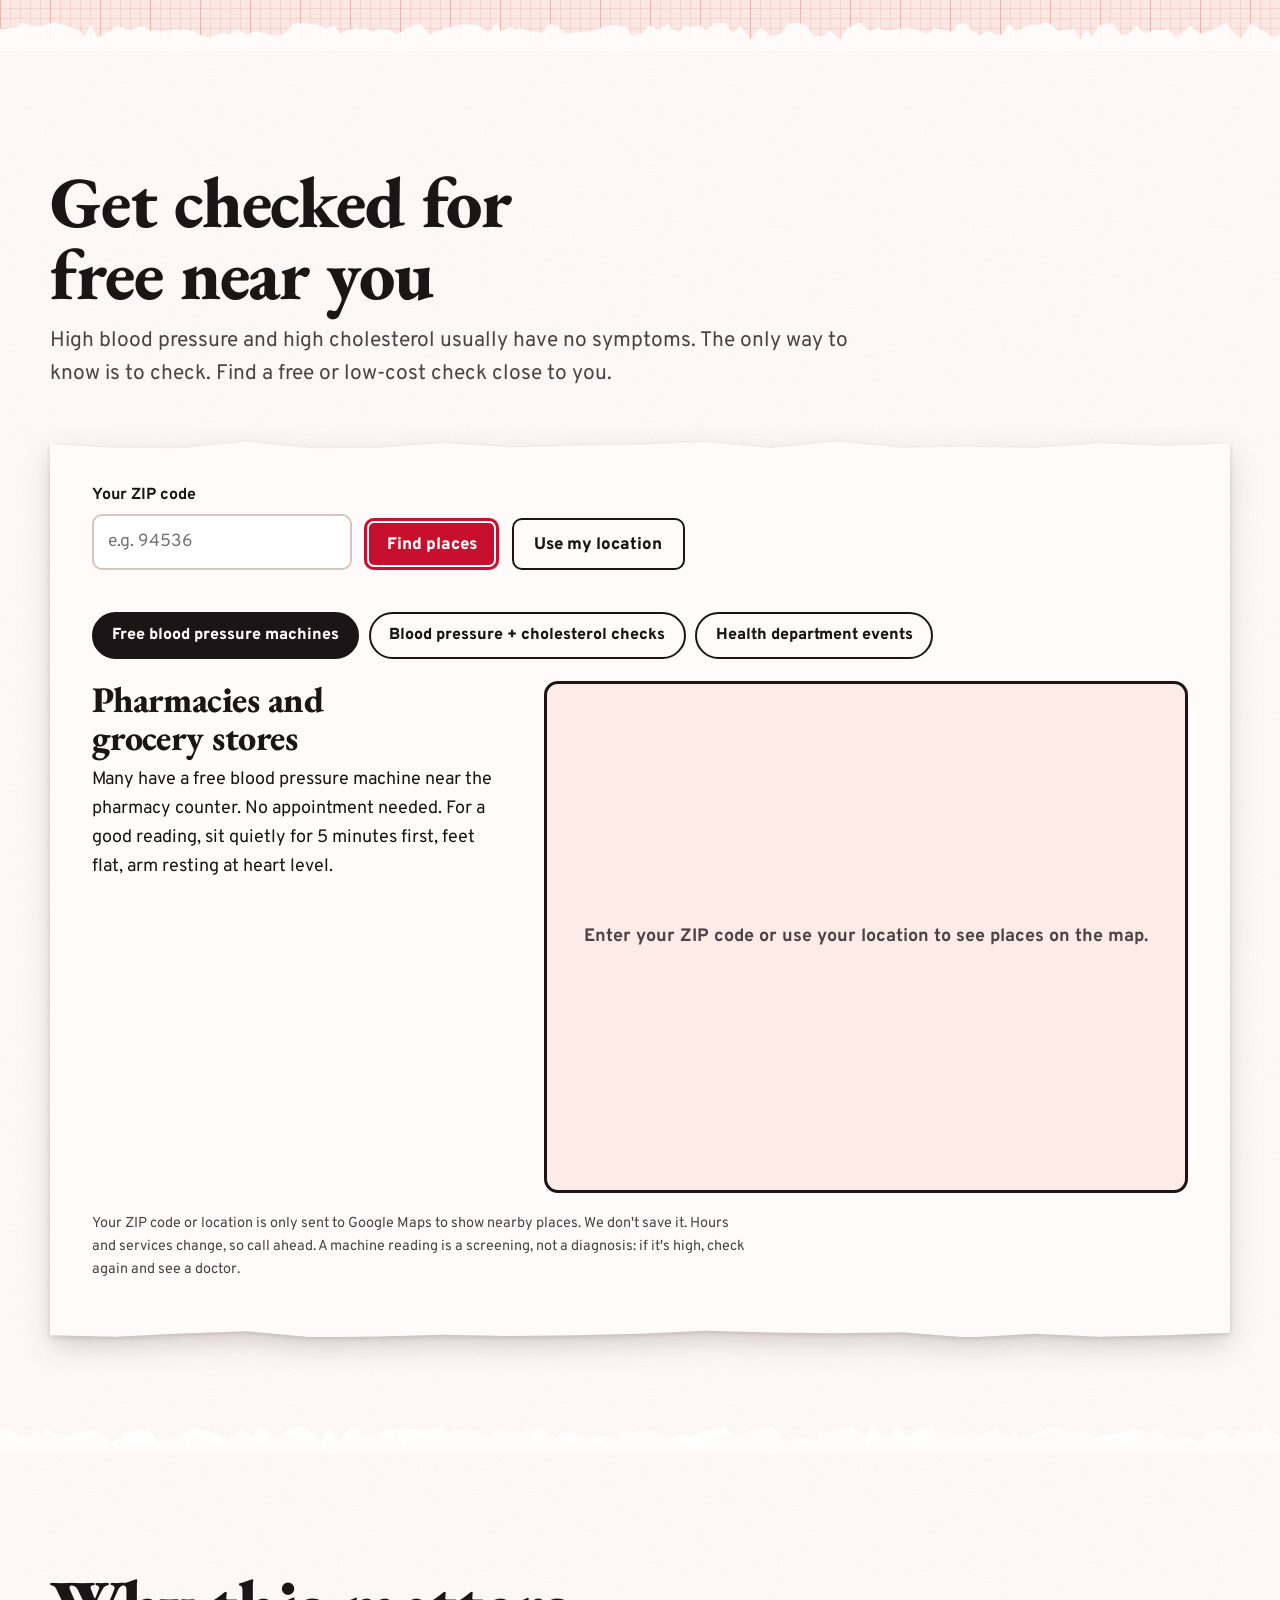
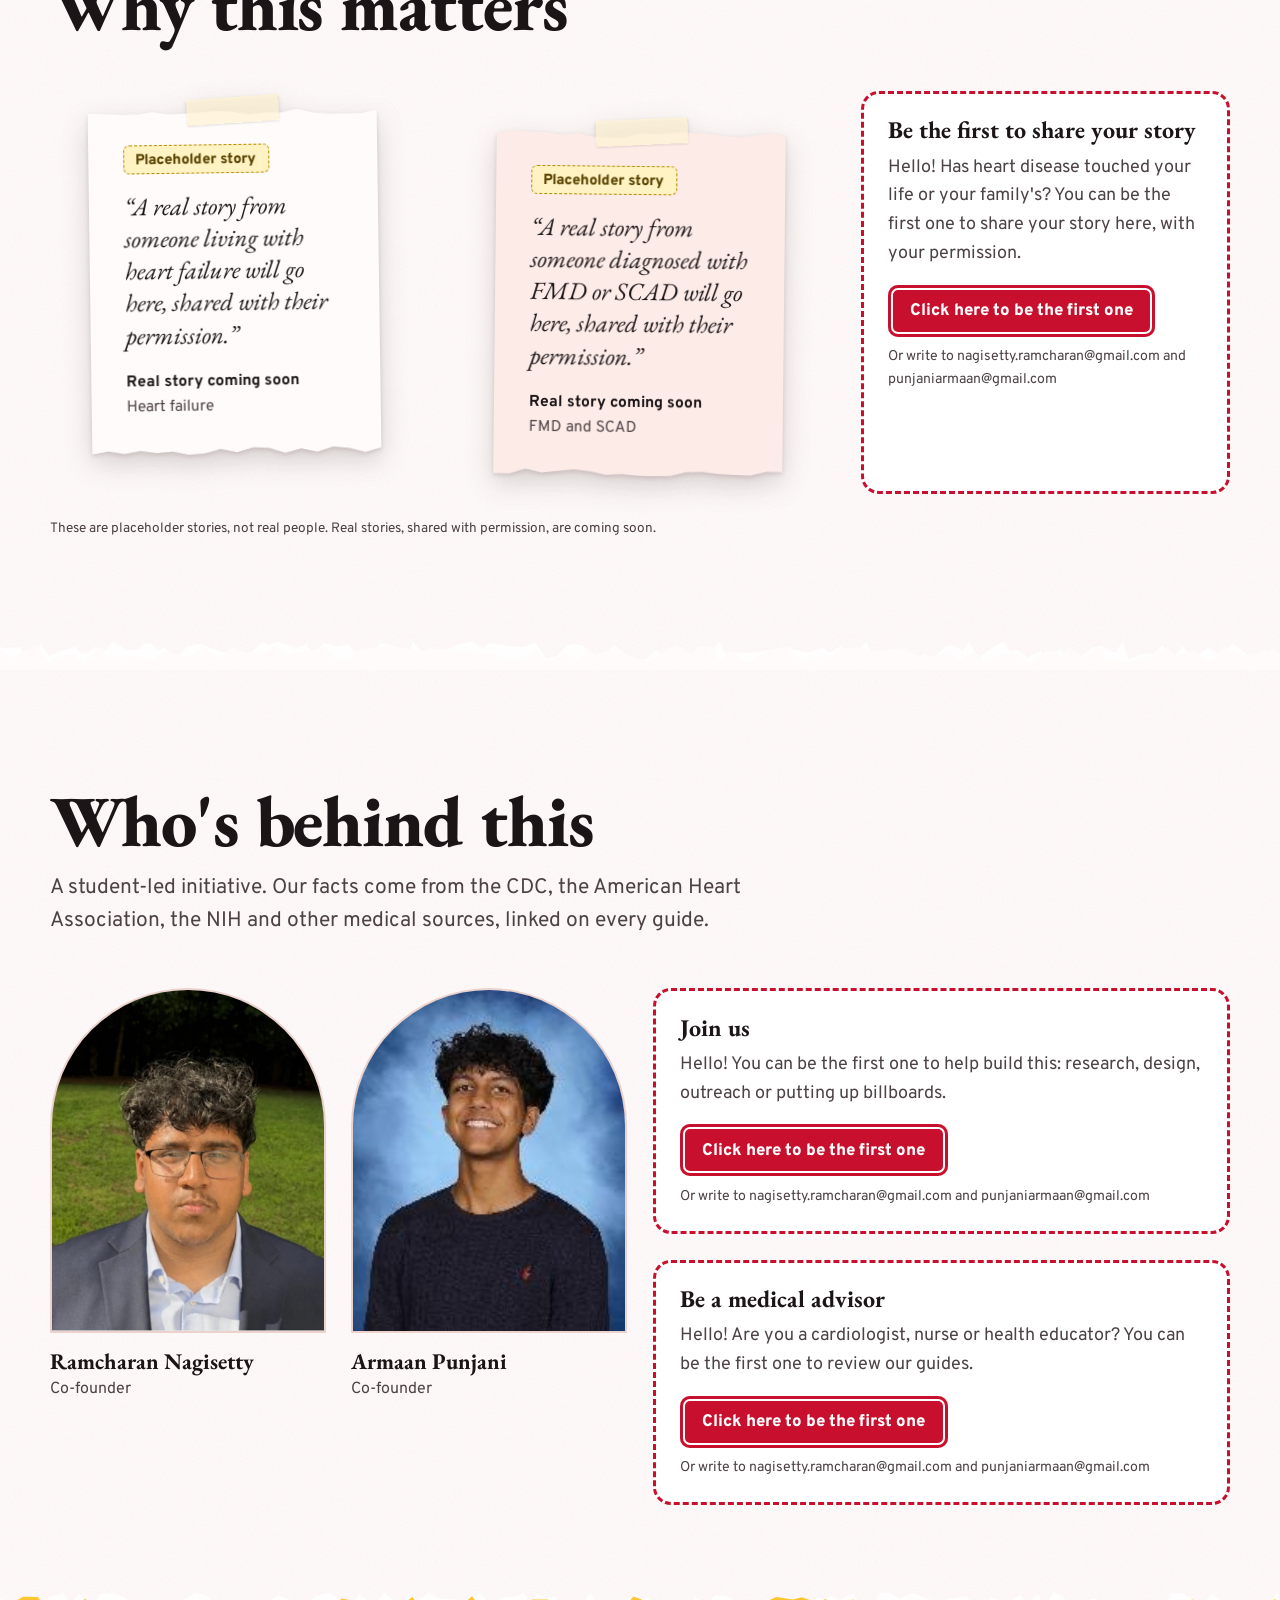
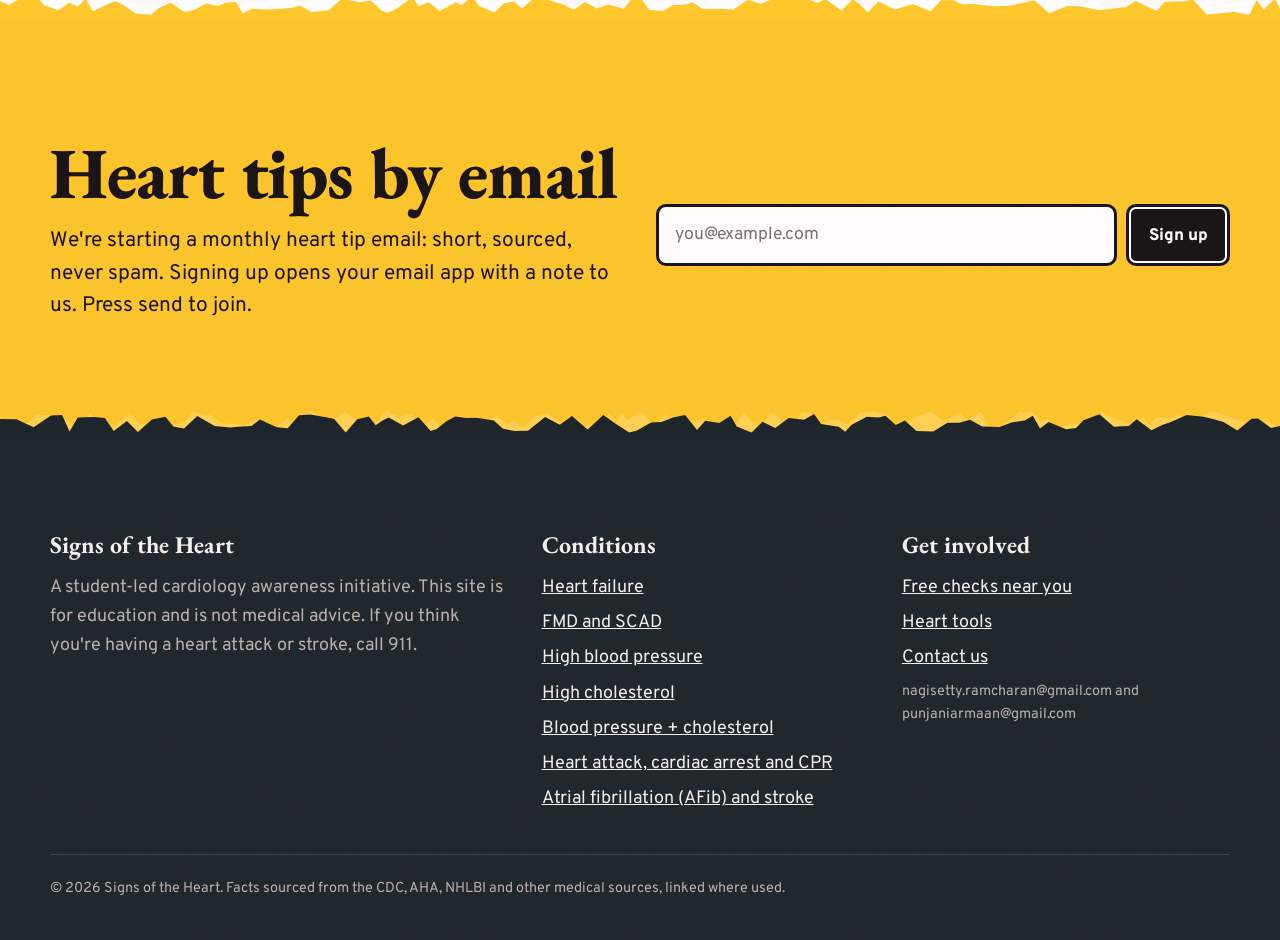
==== commit 49bc80de: "Add co-founder photos and names to the team section Co-Authored-By: Claude Opus 5.5 <noreply@anthrop" ====
--- a/index.html
+++ b/index.html
@@ -8,14 +8,14 @@
 <meta property="og:type" content="website">
 <meta property="og:title" content="Signs of the Heart">
 <meta property="og:description" content="A student-led cardiology awareness project: learn the warning signs of heart disease, check your numbers, and help put heart-health billboards where people can see them.">
-<meta property="og:url" content="https://heartsigns.vercel.app/">
+<meta property="og:url" content="https://myheartsigns.com/">
 <meta name="twitter:card" content="summary">
-<link rel="canonical" href="https://heartsigns.vercel.app/">
+<link rel="canonical" href="https://myheartsigns.com/">
 <link rel="icon" href="data:image/svg+xml,%3Csvg xmlns=%27http://www.w3.org/2000/svg%27 viewBox=%270 0 34 20%27%3E%3Cpath d=%27M0 12h8l3-7 4 13 4-15 3 9h12%27 fill=%27none%27 stroke=%27%23c8102e%27 stroke-width=%273%27 stroke-linejoin=%27round%27/%3E%3C/svg%3E">
 <link rel="preconnect" href="https://fonts.googleapis.com">
 <link rel="preconnect" href="https://fonts.gstatic.com" crossorigin>
 <link href="https://fonts.googleapis.com/css2?family=EB+Garamond:ital,wght@0,400..800;1,400..800&family=Overpass:wght@400..900&display=swap" rel="stylesheet">
-<link rel="stylesheet" href="assets/styles.css?v=7">
+<link rel="stylesheet" href="assets/styles.css?v=9">
 <script>document.documentElement.classList.add('js')</script>
 </head>
 <body>
@@ -263,9 +263,9 @@
 </footer>
 
 
-<script src="assets/data.base.js?v=7"></script>
-<script src="assets/data.content.js?v=7"></script>
-<script src="assets/app.js?v=7"></script>
-<script src="assets/home.js?v=7"></script>
+<script src="assets/data.base.js?v=9"></script>
+<script src="assets/data.content.js?v=9"></script>
+<script src="assets/app.js?v=9"></script>
+<script src="assets/home.js?v=9"></script>
 </body>
 </html>
--- a/assets/styles.css
+++ b/assets/styles.css
@@ -502,6 +502,7 @@
   display: grid; place-items: center; border: 2px solid #ecd2cc;
 }
 .arch svg { width: 46%; opacity: 0.4; }
+.arch img { width: 100%; height: 100%; object-fit: cover; object-position: center 30%; }
 .member b { font-family: var(--serif); font-size: 1.4rem; line-height: 1.1; }
 .member span { color: var(--ink-soft); font-size: 1rem; }
 .partners { display: grid; grid-template-columns: repeat(auto-fill, minmax(170px, 1fr)); gap: 1rem; margin-top: 1.6rem; }
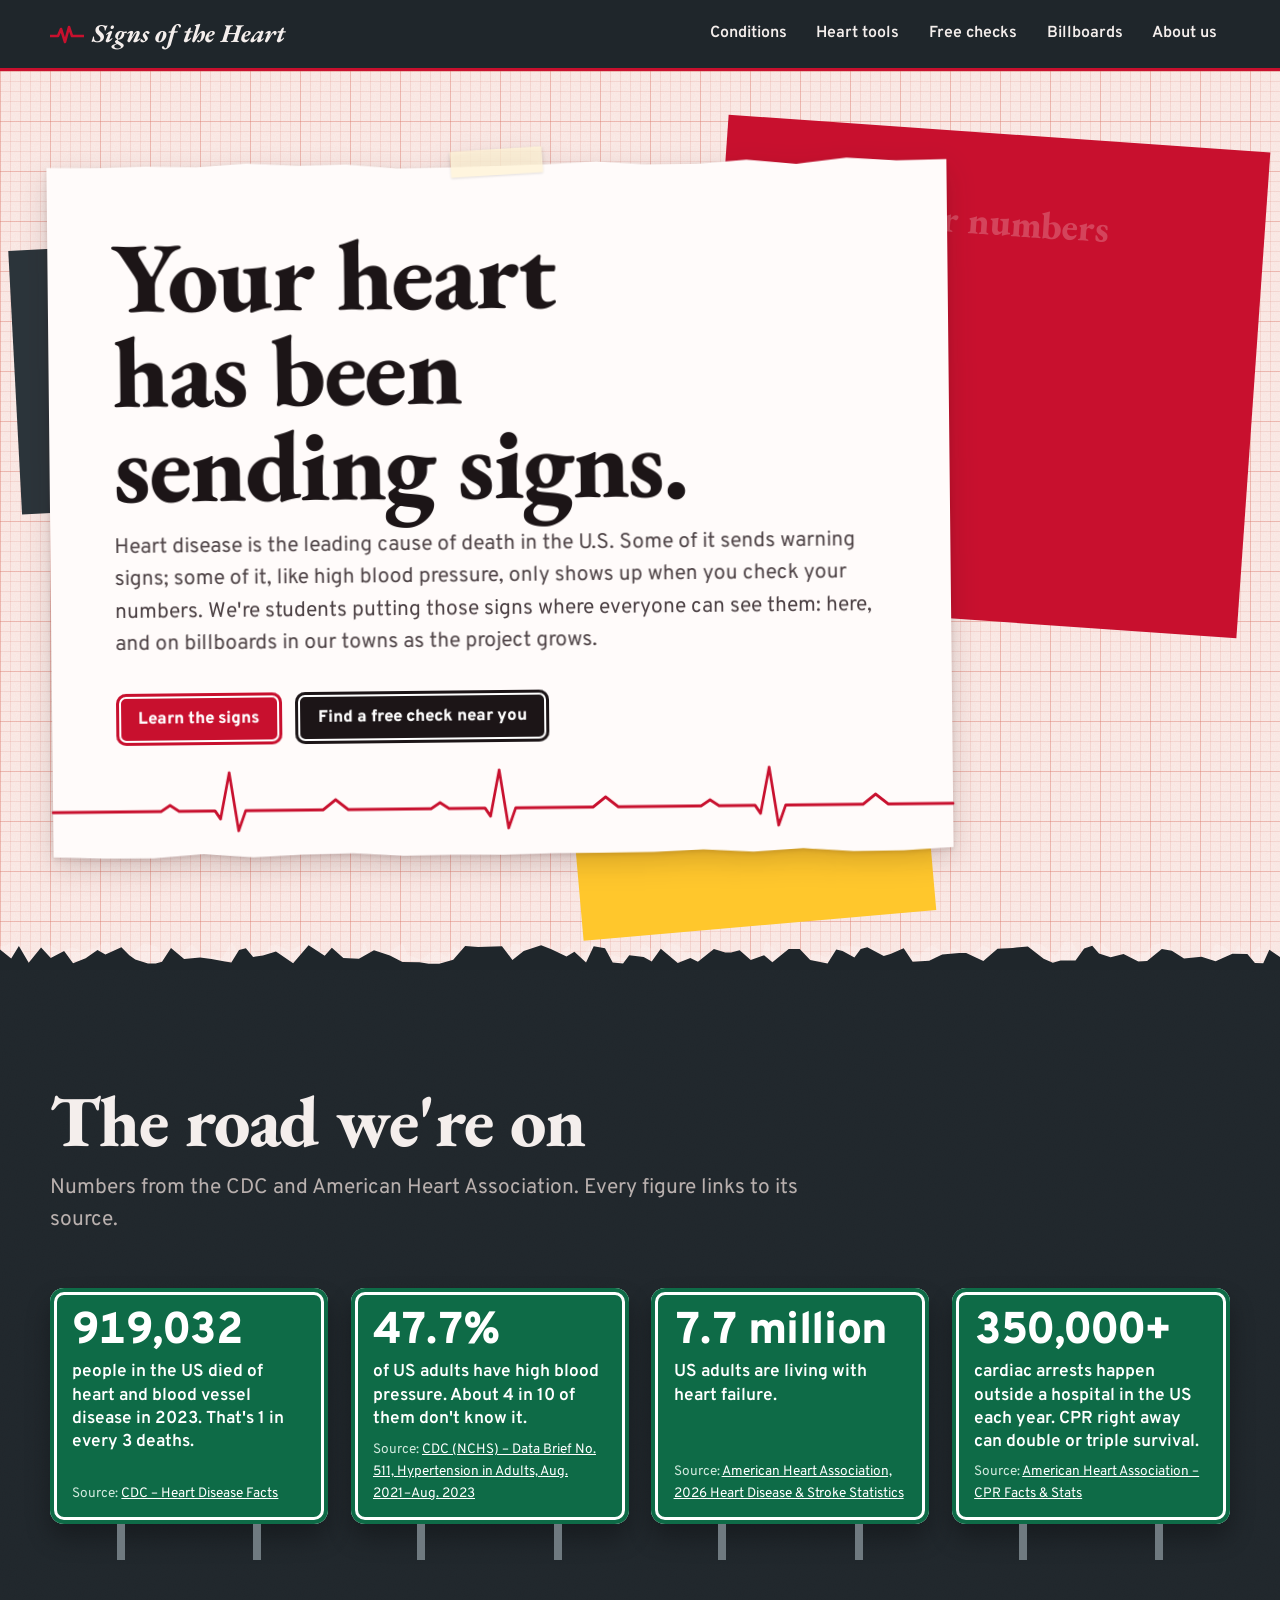
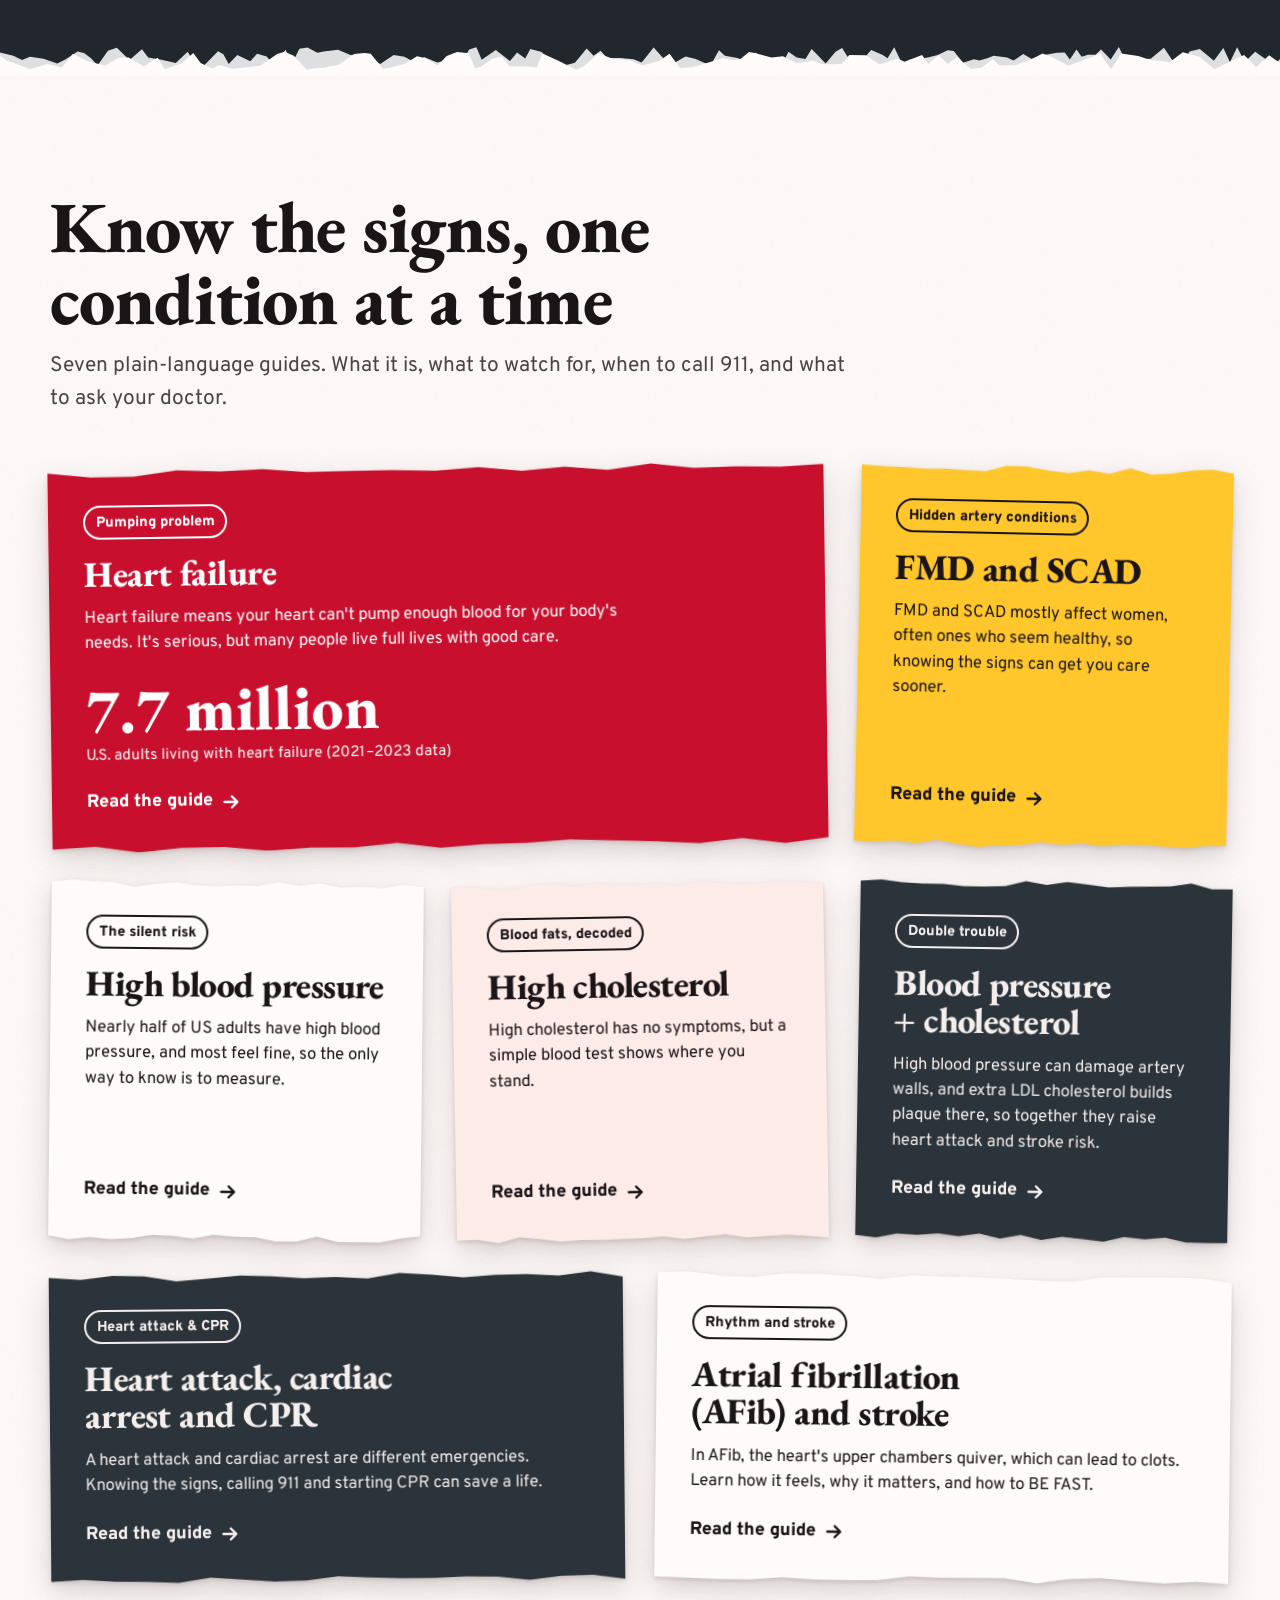
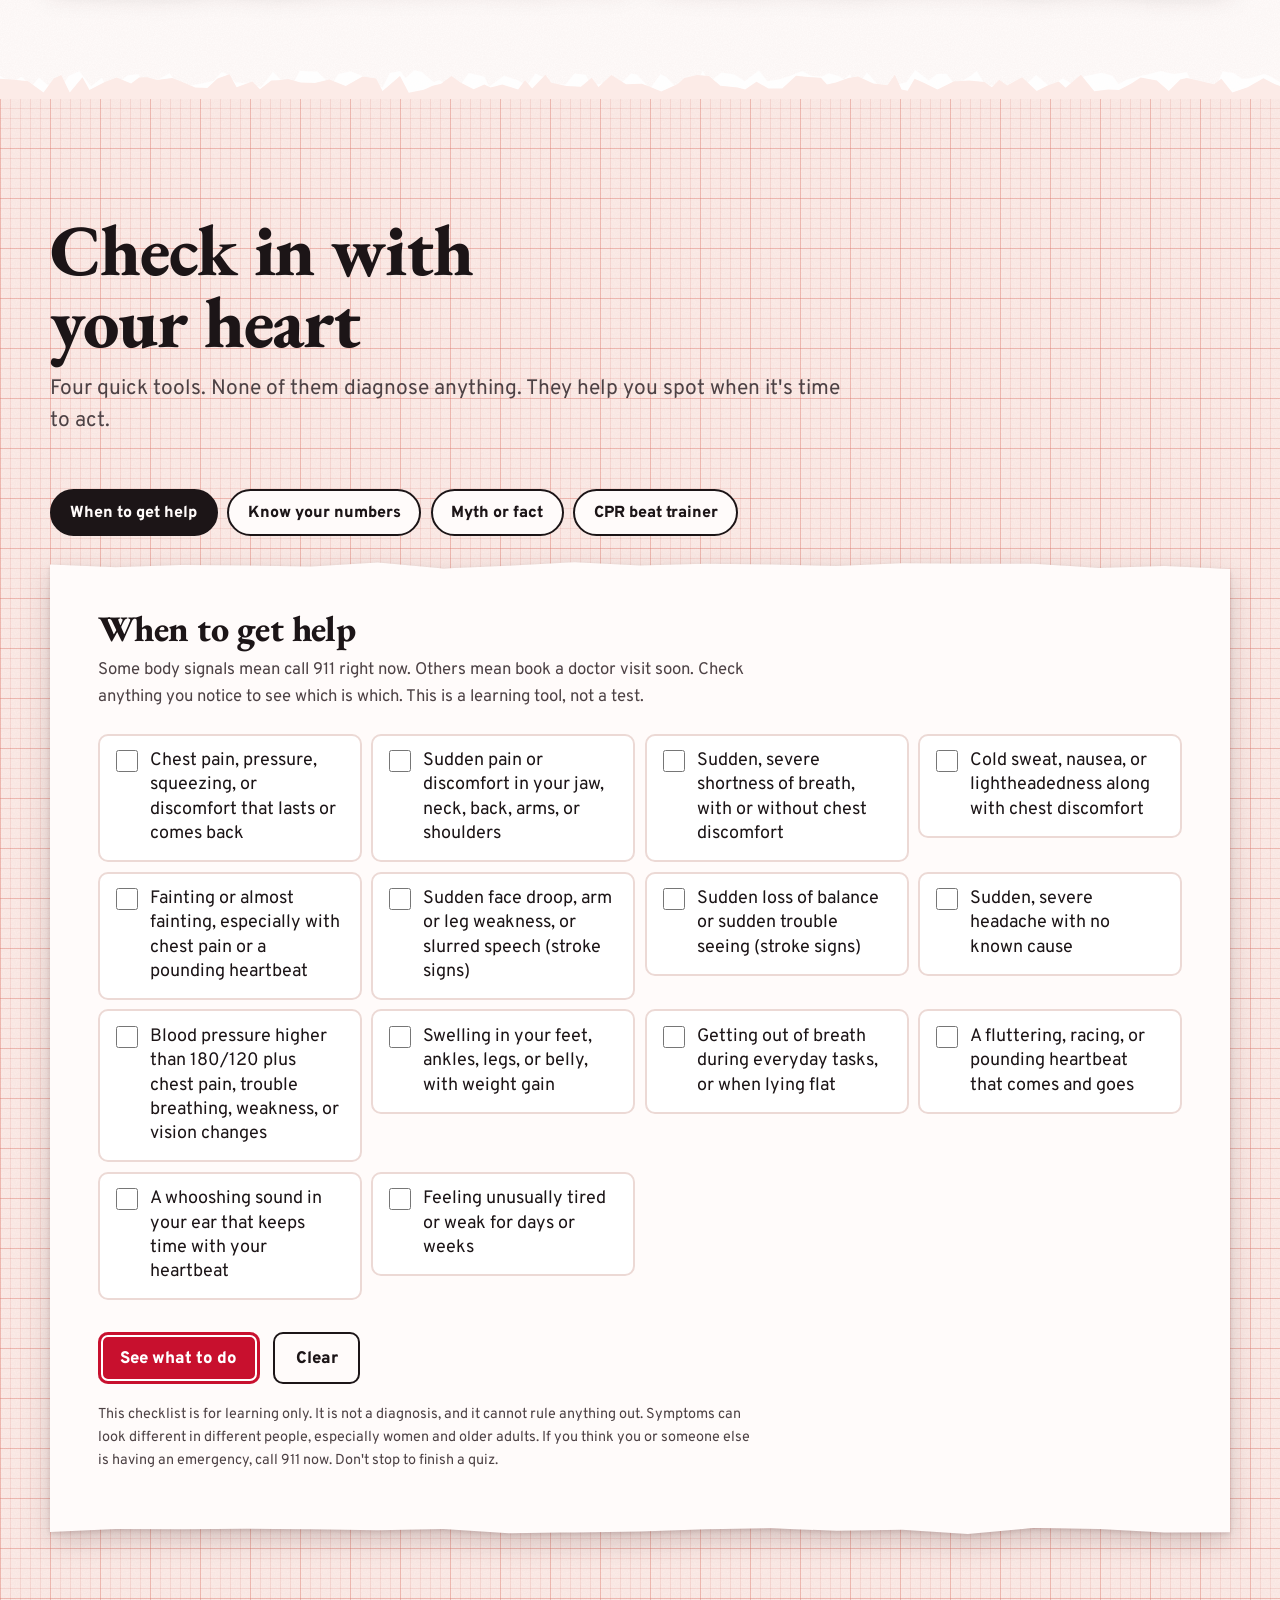
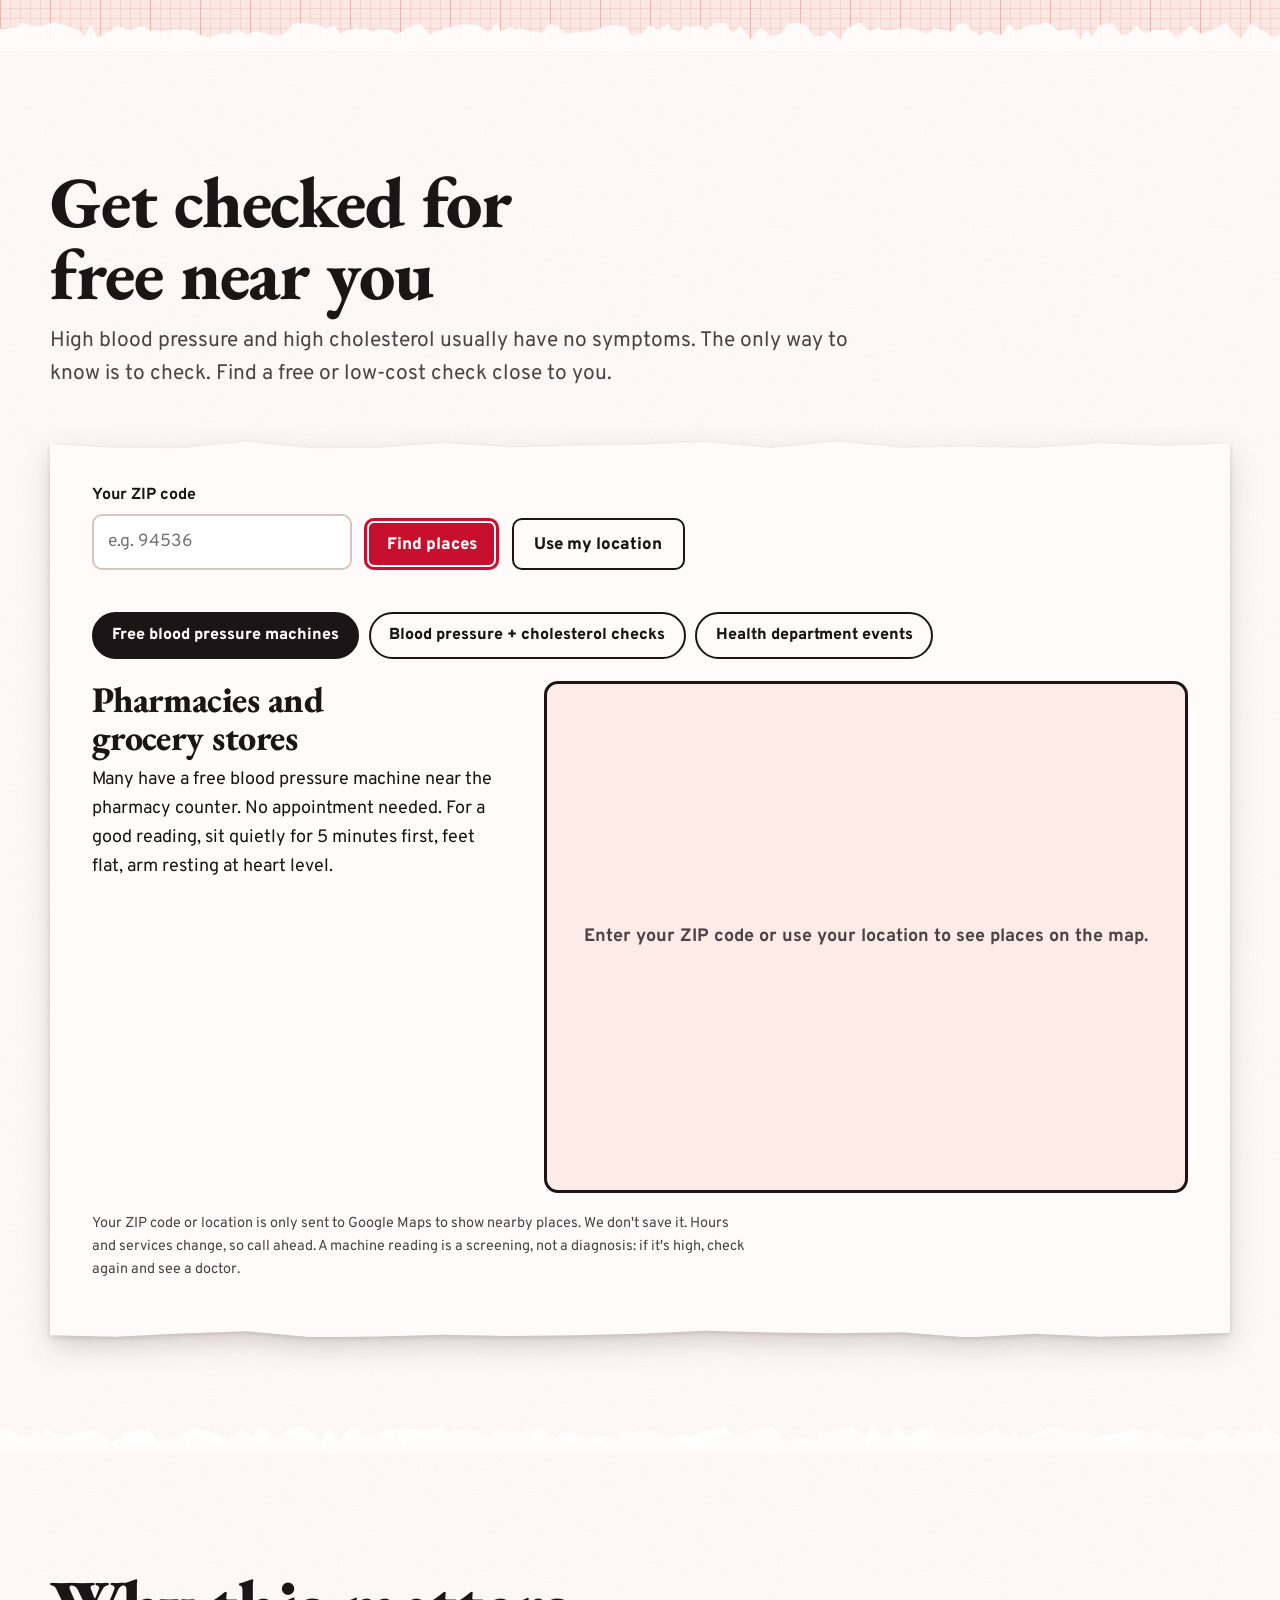
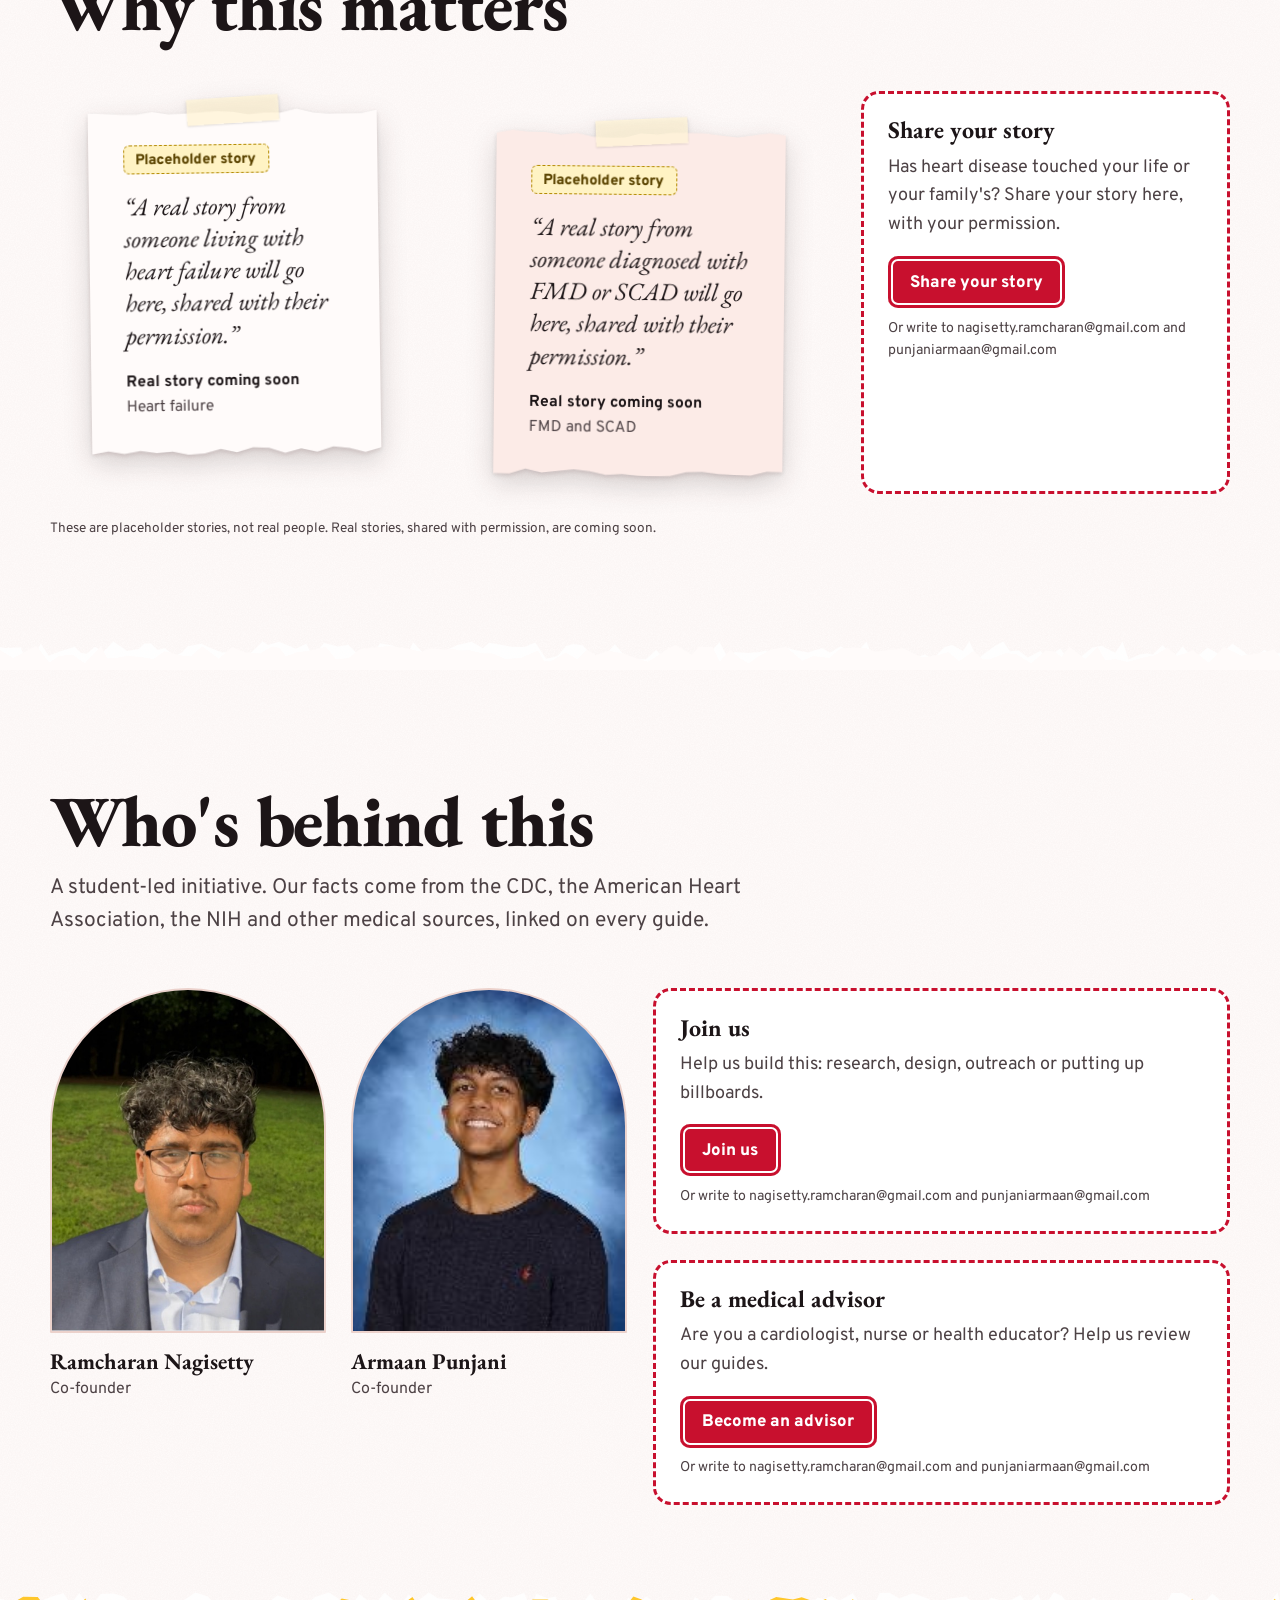
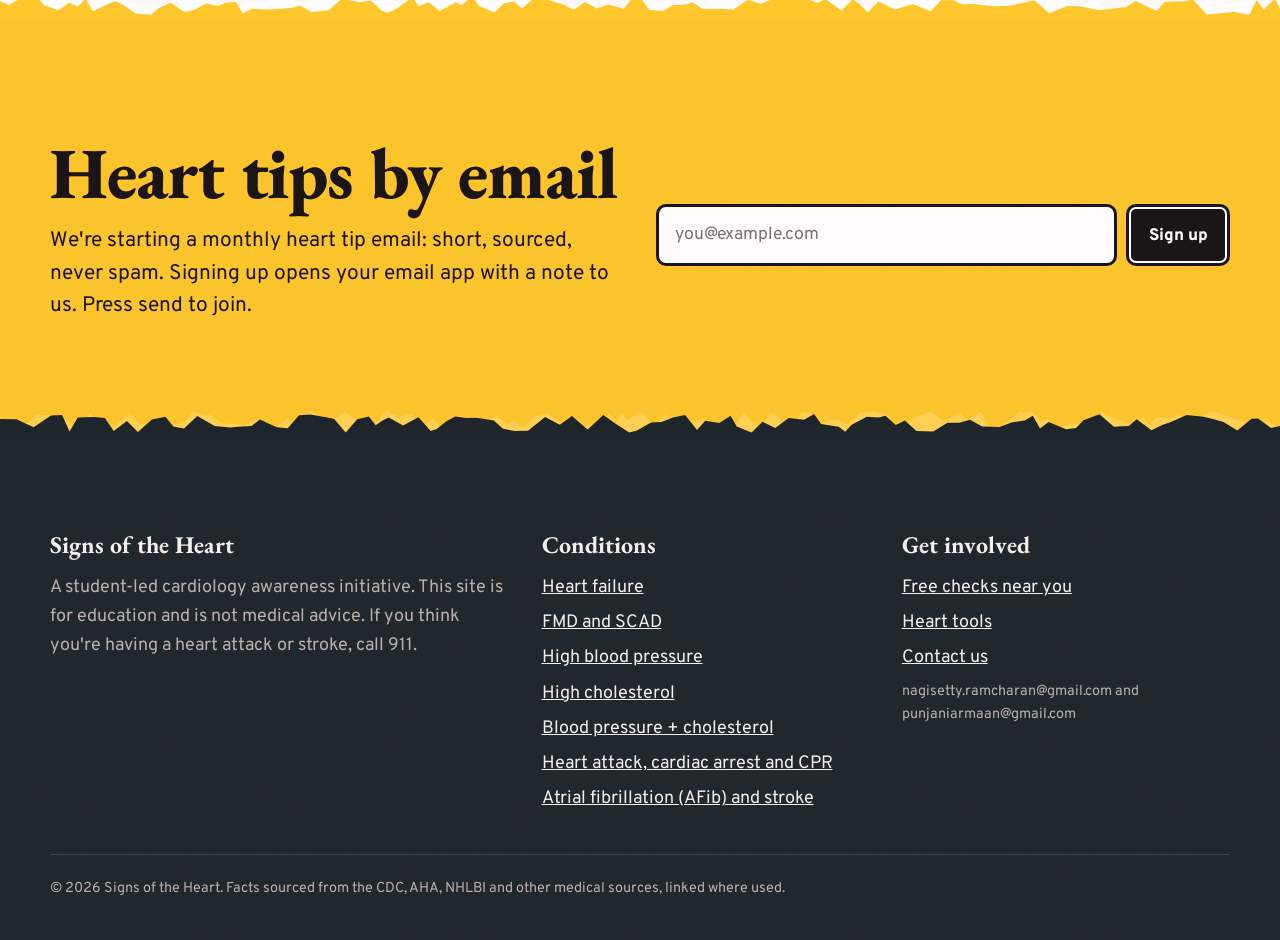
==== commit 61ecf20f: "Replace "be the first" wording with plain calls to action Co-Authored-By: Claude Opus 5.5 <noreply@a" ====
--- a/index.html
+++ b/index.html
@@ -15,7 +15,7 @@
 <link rel="preconnect" href="https://fonts.googleapis.com">
 <link rel="preconnect" href="https://fonts.gstatic.com" crossorigin>
 <link href="https://fonts.googleapis.com/css2?family=EB+Garamond:ital,wght@0,400..800;1,400..800&family=Overpass:wght@400..900&display=swap" rel="stylesheet">
-<link rel="stylesheet" href="assets/styles.css?v=9">
+<link rel="stylesheet" href="assets/styles.css?v=10">
 <script>document.documentElement.classList.add('js')</script>
 </head>
 <body>
@@ -263,9 +263,9 @@
 </footer>
 
 
-<script src="assets/data.base.js?v=9"></script>
-<script src="assets/data.content.js?v=9"></script>
-<script src="assets/app.js?v=9"></script>
-<script src="assets/home.js?v=9"></script>
+<script src="assets/data.base.js?v=10"></script>
+<script src="assets/data.content.js?v=10"></script>
+<script src="assets/app.js?v=10"></script>
+<script src="assets/home.js?v=10"></script>
 </body>
 </html>
--- a/assets/styles.css
+++ b/assets/styles.css
@@ -611,7 +611,7 @@
 .board-meta h3 .ph-tag { margin-left: 0.4rem; }
 .meter-target .ph-tag { margin-left: 0.3rem; }
 
-/* "be the first" cards */
+/* call-to-action cards */
 .first-row { display: grid; grid-template-columns: minmax(0, 560px); margin-top: 1.2rem; }
 .first-card {
   border: 3px dashed var(--artery); border-radius: 18px; padding: 1.4rem 1.5rem; background: #fff;
@@ -634,7 +634,7 @@
 .first-mail { font-size: 0.88rem; color: var(--ink-soft); overflow-wrap: anywhere; }
 .stories .first-card { align-self: stretch; }
 .chips .ph-tag { align-self: center; }
-/* team: two founders on the left, the two "be the first" cards stacked on the right */
+/* team: two founders on the left, the two call-to-action cards stacked on the right */
 @media (min-width: 900px) {
   .team { grid-template-columns: repeat(4, minmax(0, 1fr)); }
   .team .member { grid-row: span 2; }
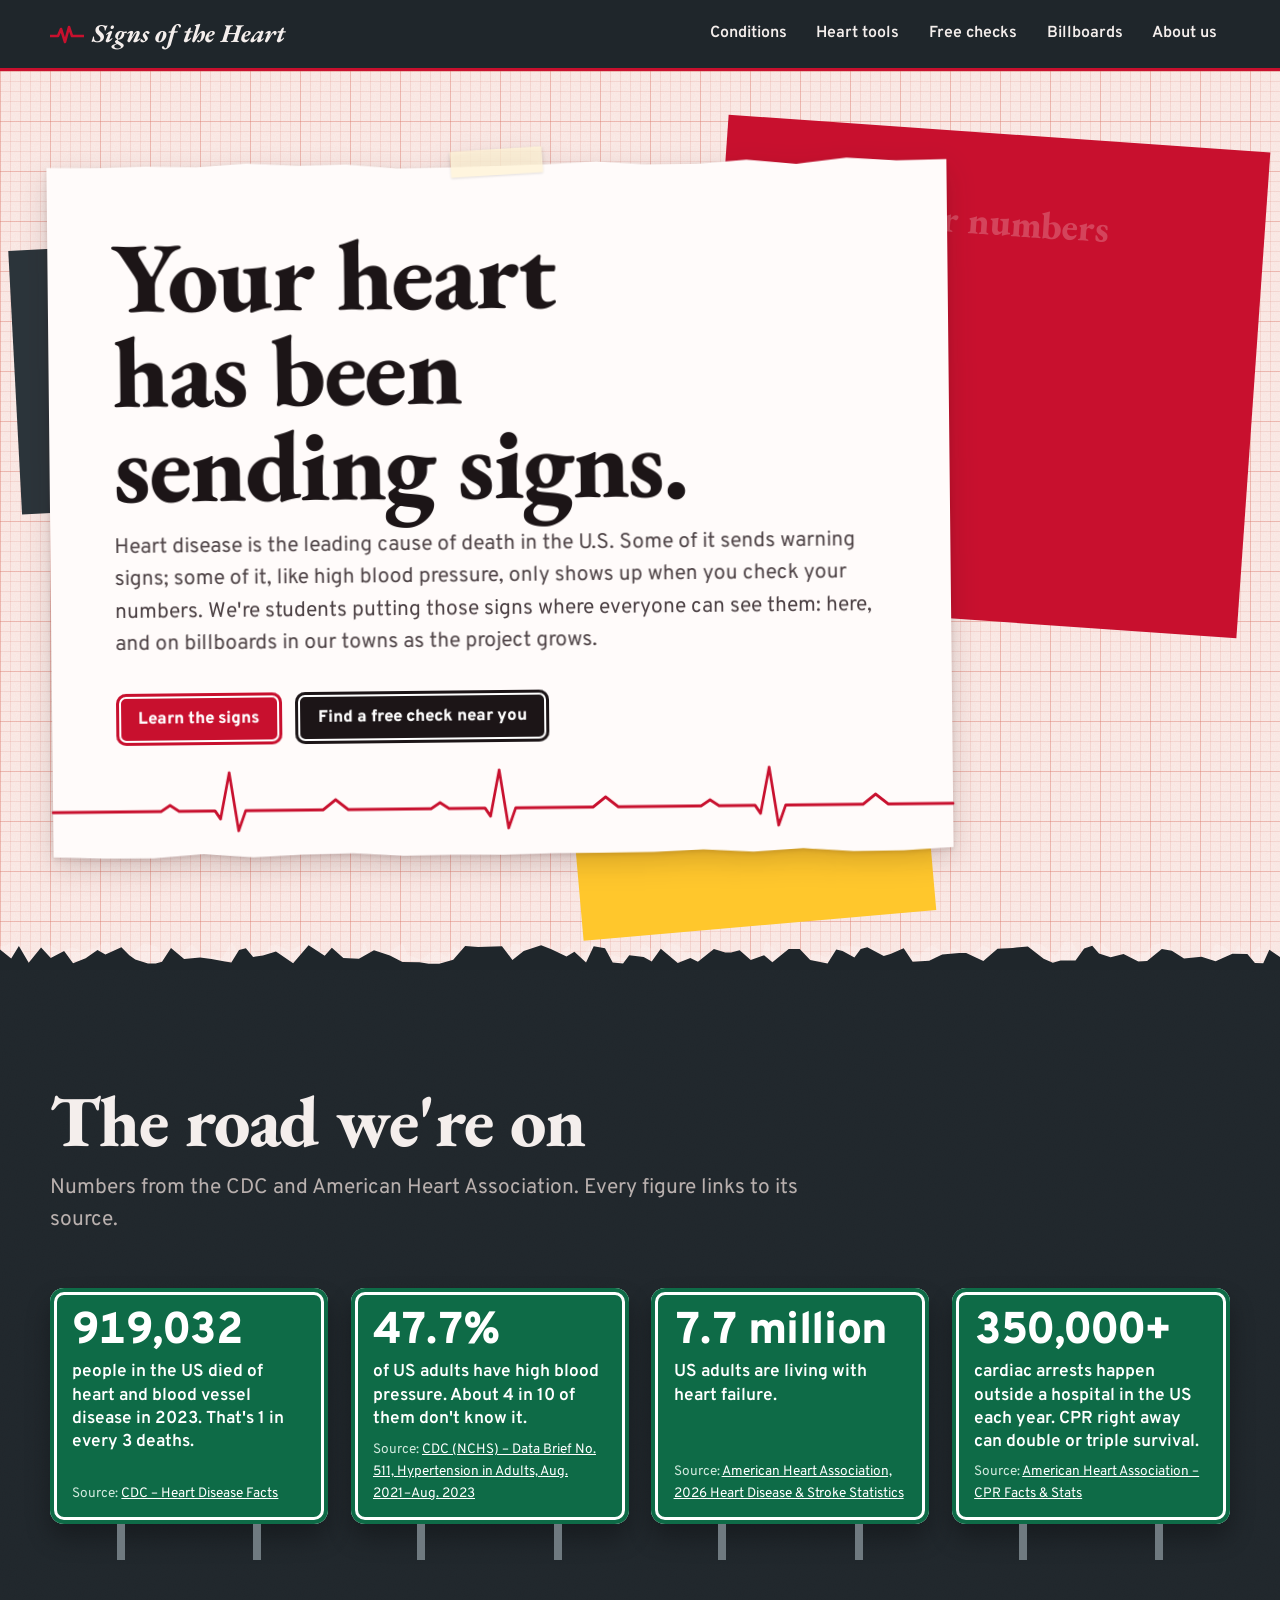
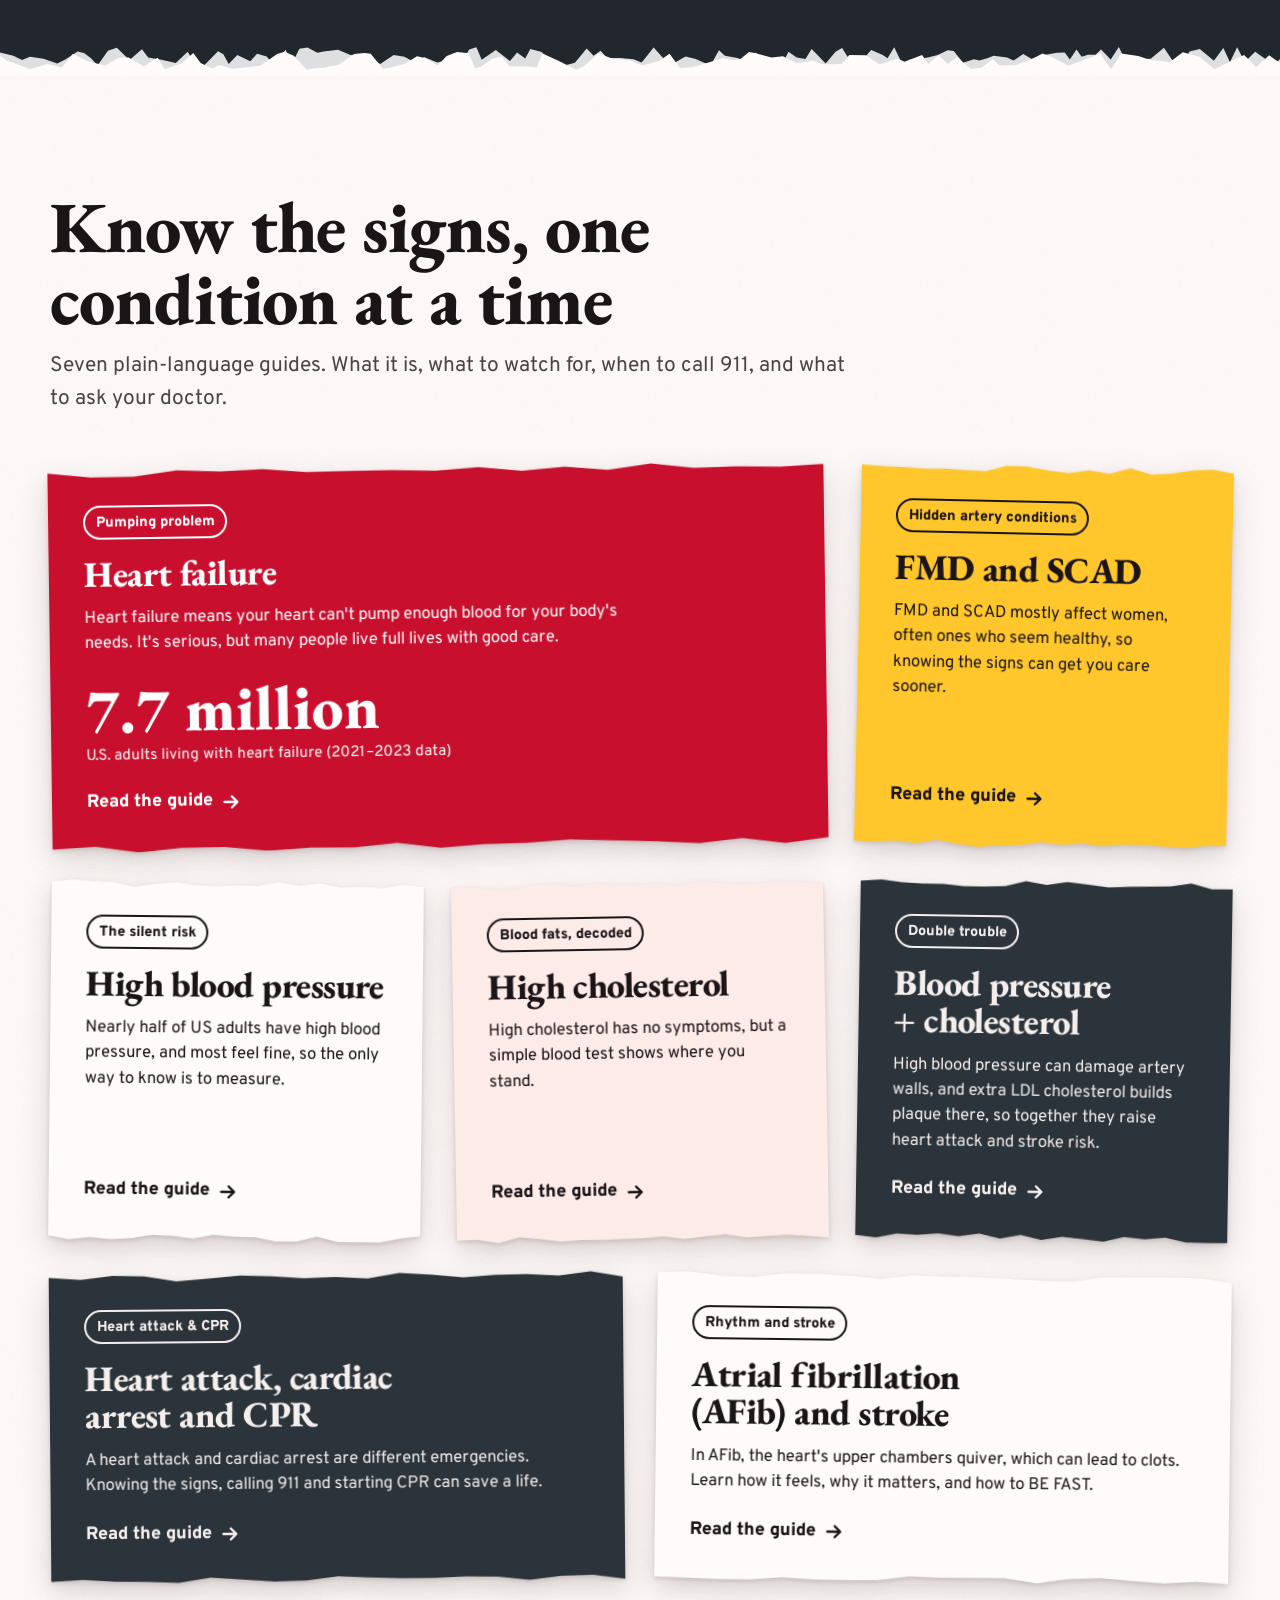
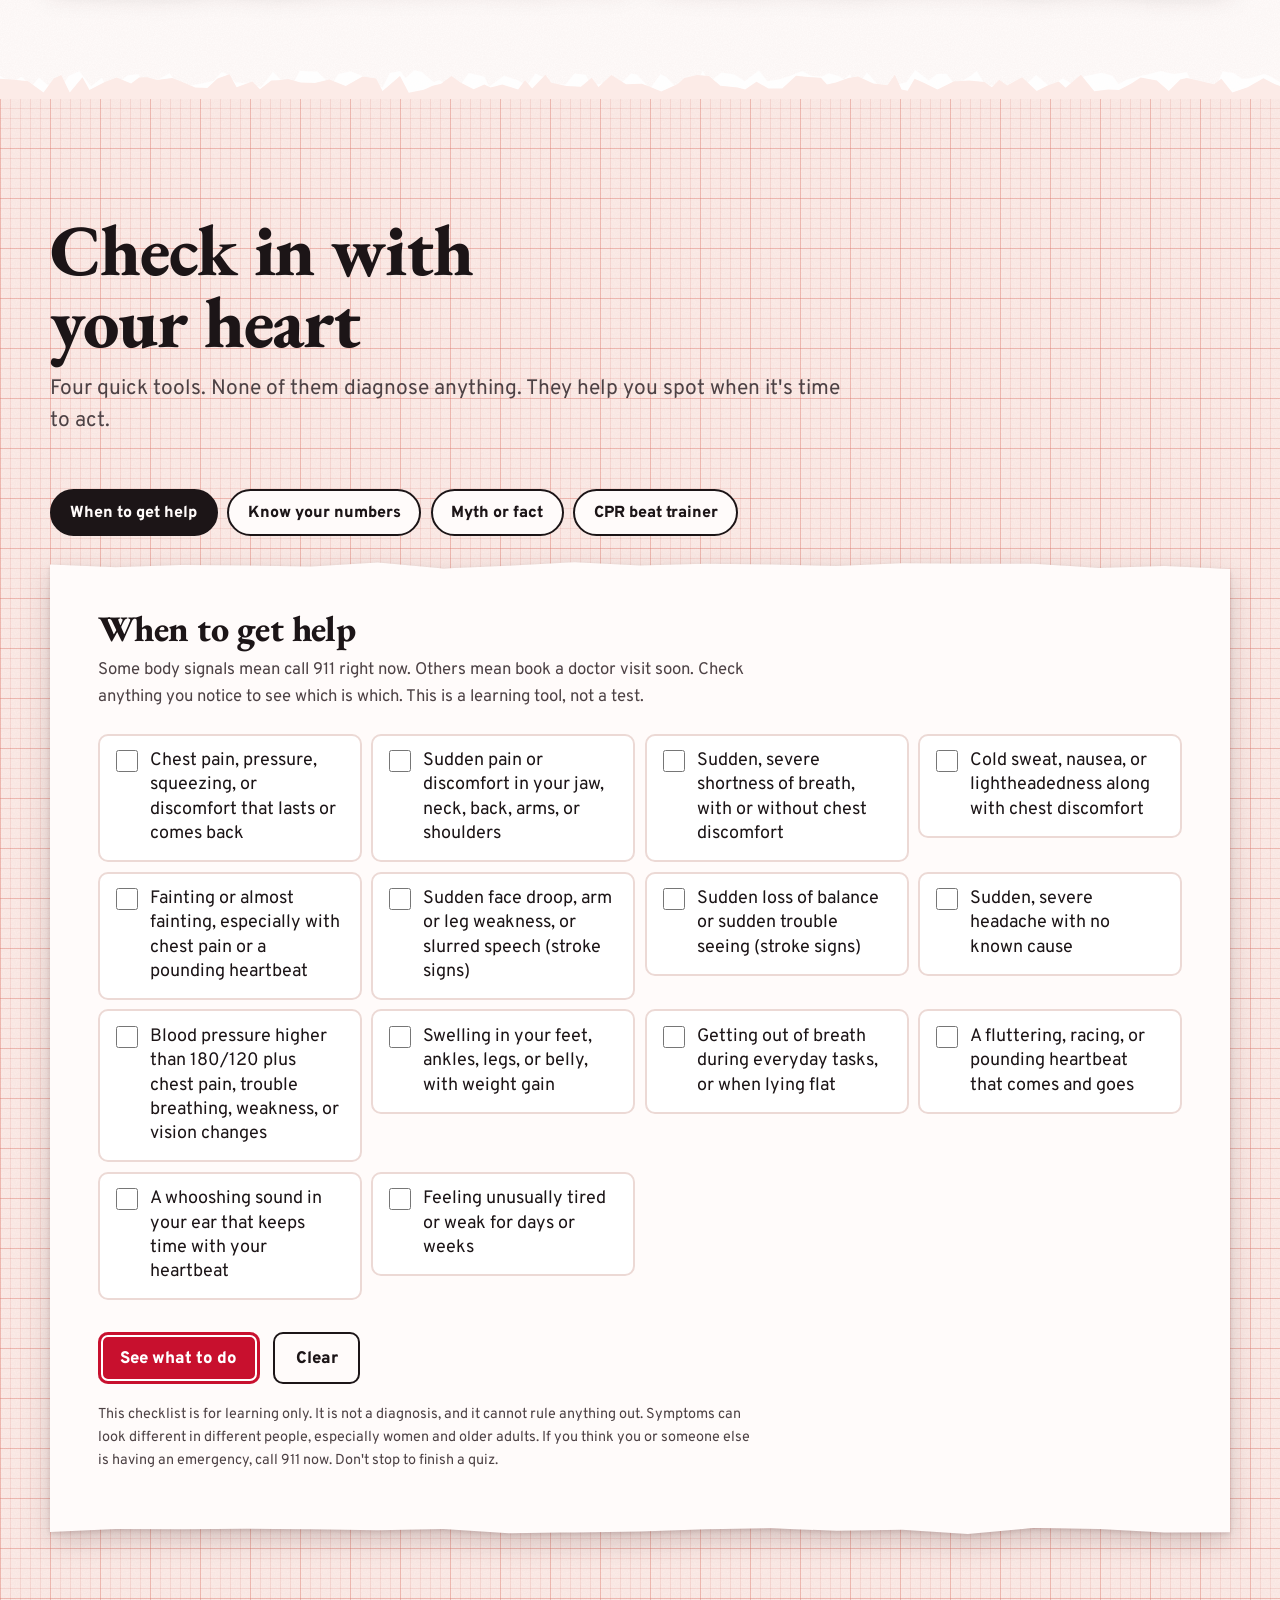
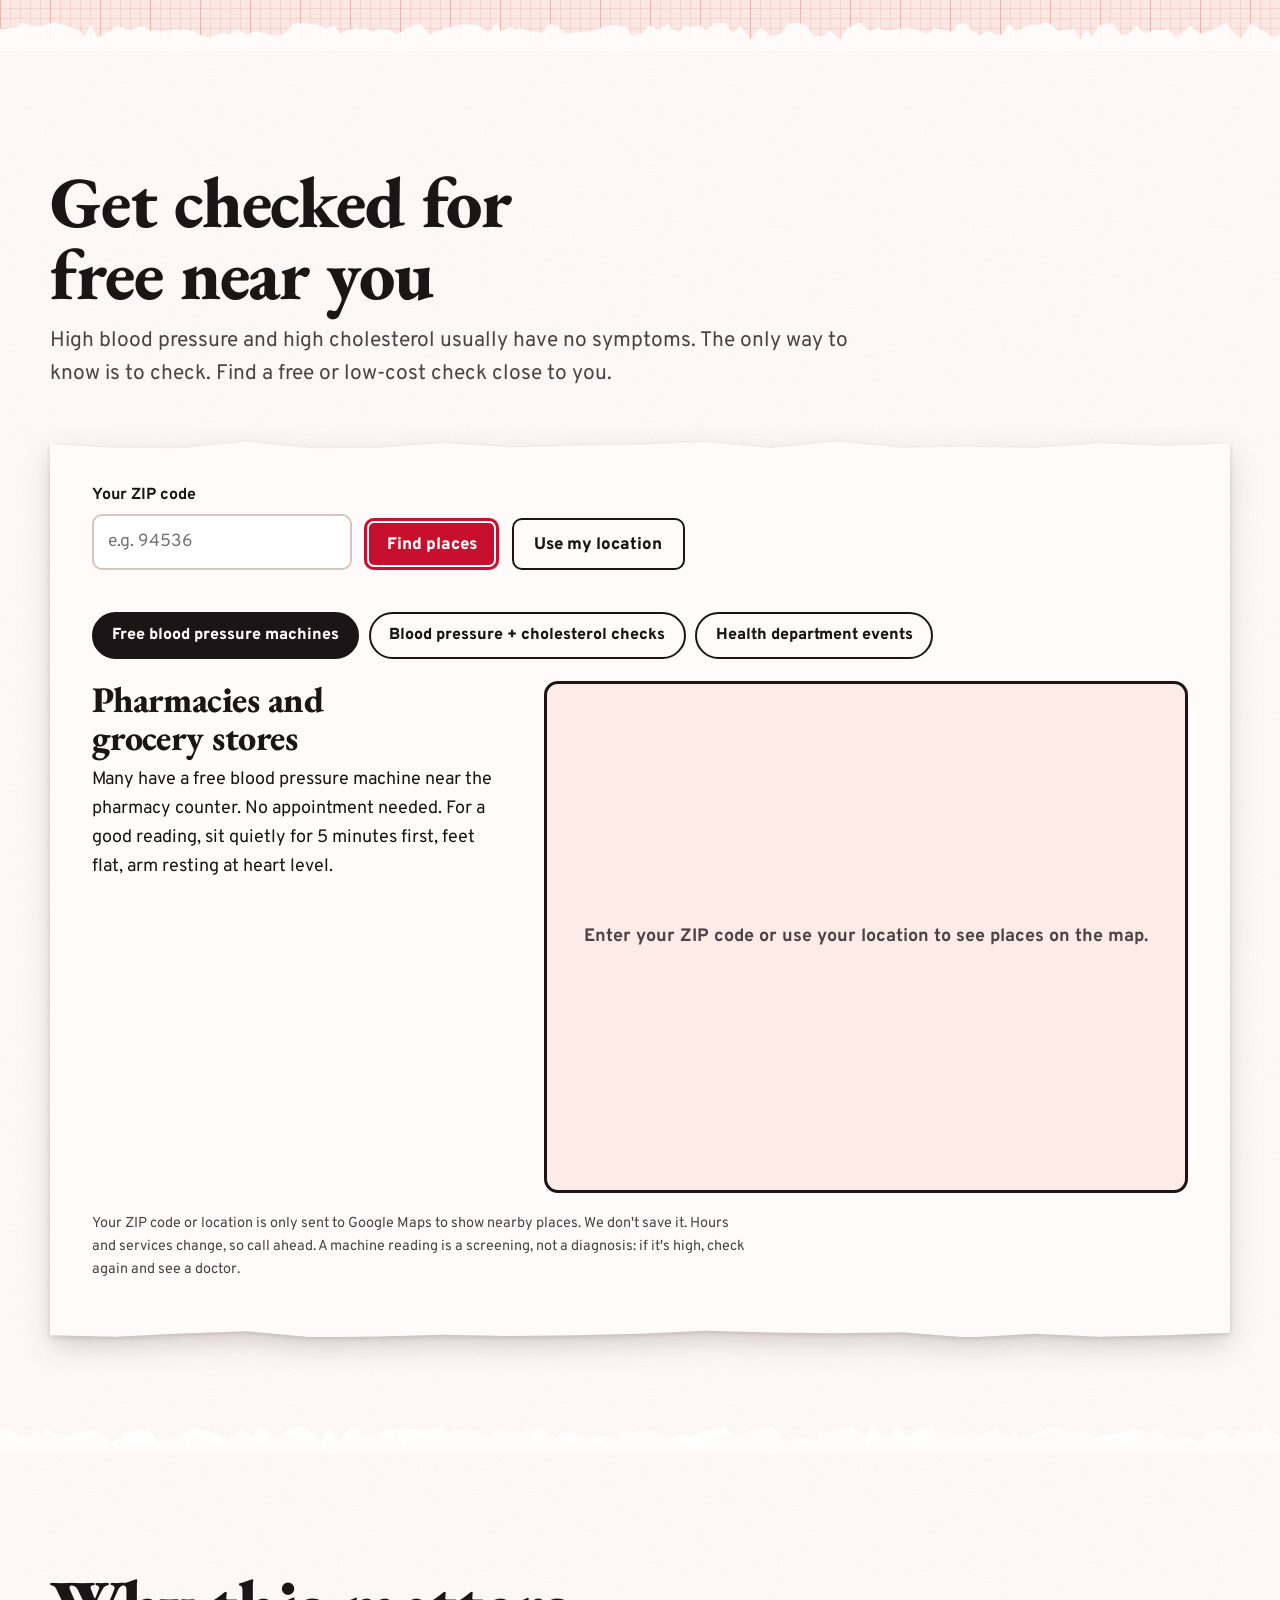
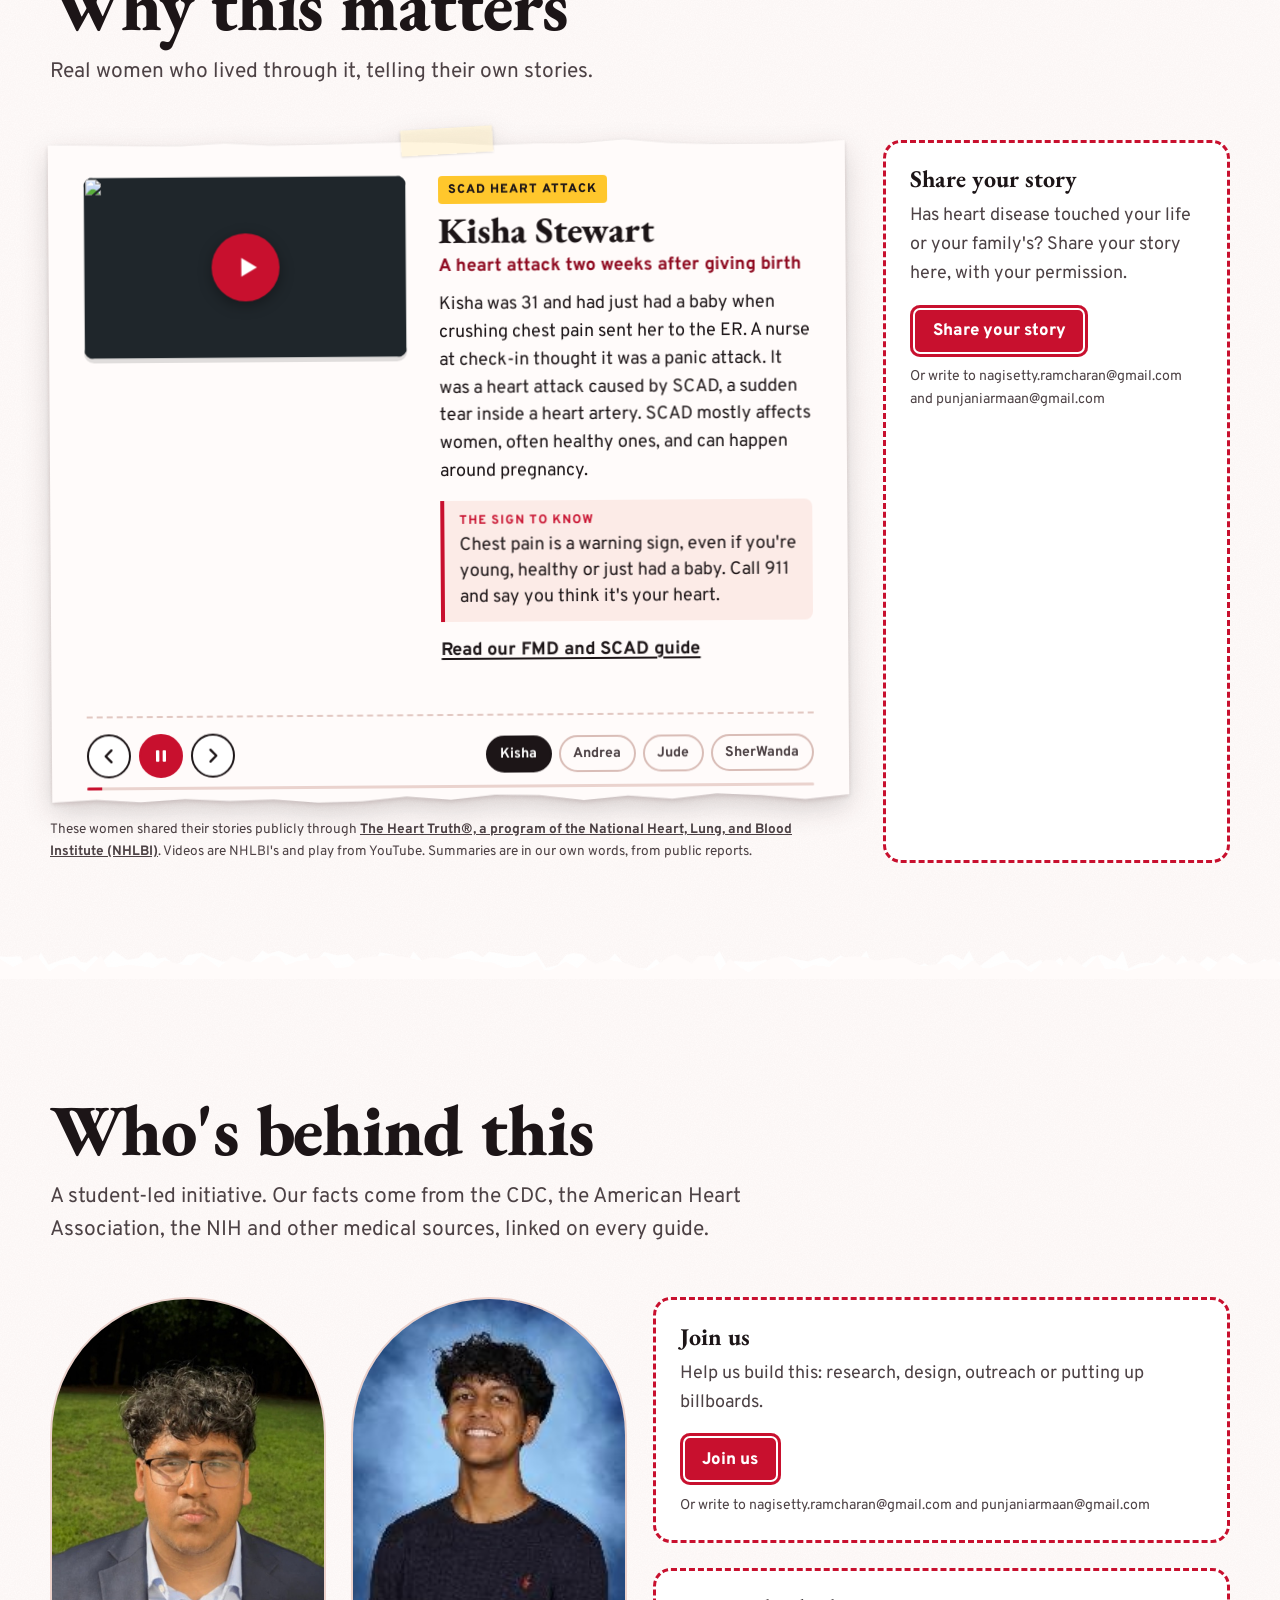
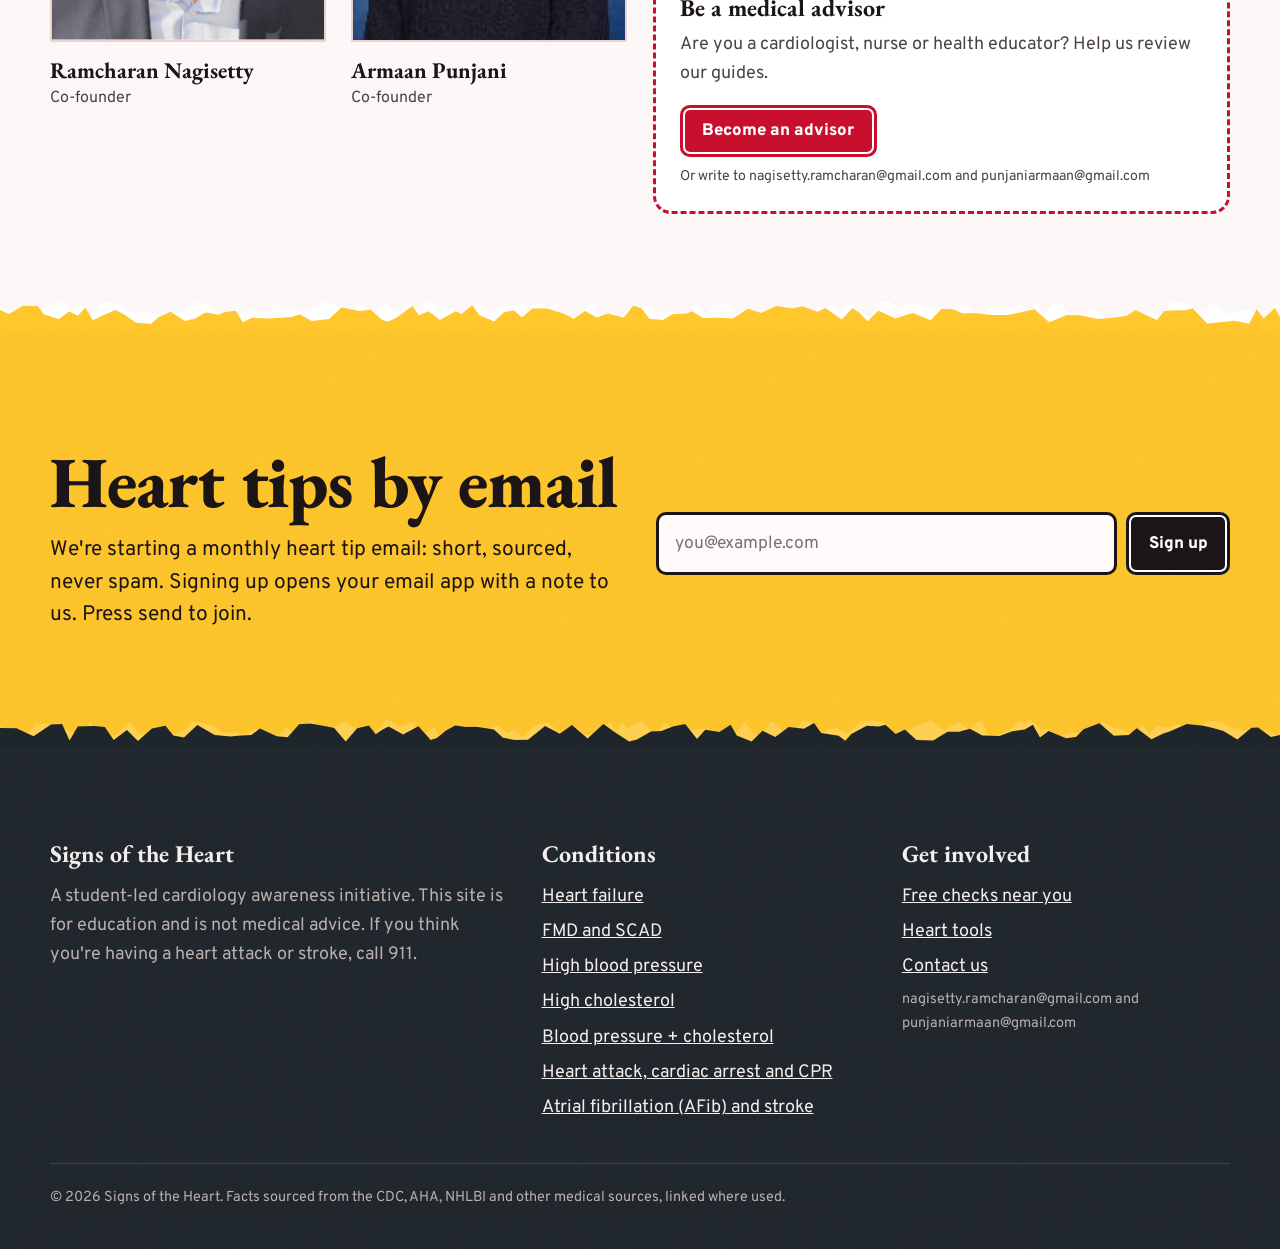
==== commit 8629692c: "Replace placeholder stories with a real-stories slider Four women who shared their stories publicly " ====
--- a/index.html
+++ b/index.html
@@ -15,7 +15,7 @@
 <link rel="preconnect" href="https://fonts.googleapis.com">
 <link rel="preconnect" href="https://fonts.gstatic.com" crossorigin>
 <link href="https://fonts.googleapis.com/css2?family=EB+Garamond:ital,wght@0,400..800;1,400..800&family=Overpass:wght@400..900&display=swap" rel="stylesheet">
-<link rel="stylesheet" href="assets/styles.css?v=10">
+<link rel="stylesheet" href="assets/styles.css?v=14">
 <script>document.documentElement.classList.add('js')</script>
 </head>
 <body>
@@ -201,9 +201,12 @@
     <div class="wrap">
       <div class="section-head">
         <h2 class="h-section" id="stories-title">Why this matters</h2>
-      </div>
-      <div class="stories" id="stories-list"></div>
-      <p class="placeholder-note">These are placeholder stories, not real people. Real stories, shared with permission, are coming soon.</p>
+        <p class="lede">Real women who lived through it, telling their own stories.</p>
+      </div>
+      <div class="stories-row">
+        <div class="story-car" id="story-car" role="region" aria-roledescription="carousel" aria-label="Real stories"></div>
+        <div id="story-share"></div>
+      </div>
     </div>
   </section>
 
@@ -263,9 +266,9 @@
 </footer>
 
 
-<script src="assets/data.base.js?v=10"></script>
-<script src="assets/data.content.js?v=10"></script>
-<script src="assets/app.js?v=10"></script>
-<script src="assets/home.js?v=10"></script>
+<script src="assets/data.base.js?v=14"></script>
+<script src="assets/data.content.js?v=14"></script>
+<script src="assets/app.js?v=14"></script>
+<script src="assets/home.js?v=14"></script>
 </body>
 </html>
--- a/assets/styles.css
+++ b/assets/styles.css
@@ -679,3 +679,61 @@
 .finder-map { position: relative; width: 100%; height: clamp(320px, 40vw, 520px); border: 3px solid var(--ink); border-radius: 14px; overflow: hidden; background: var(--ecg); }
 .finder-map iframe { position: absolute; inset: 0; width: 100%; height: 100%; border: 0; }
 .finder-empty { position: absolute; inset: 0; display: grid; place-items: center; padding: 1.5rem; text-align: center; color: var(--ink-soft); font-weight: 700; }
+
+/* ---------- real stories slider ---------- */
+.stories-row { display: grid; grid-template-columns: minmax(0, 2.3fr) minmax(0, 1fr); gap: clamp(1.25rem, 3vw, 2.25rem); align-items: start; }
+.stories-row .first-card { height: 100%; }
+#story-share { align-self: stretch; display: flex; }
+#story-share .first-card { flex: 1; }
+@media (max-width: 900px) { .stories-row { grid-template-columns: minmax(0, 1fr); } }
+.story-stage { --tilt: -0.4deg; rotate: var(--tilt); padding-bottom: 1.6rem; }
+.story-slides { display: grid; }
+.story-slide {
+  grid-area: 1 / 1; display: grid; grid-template-columns: minmax(0, 1fr) minmax(0, 1.15fr); gap: clamp(1rem, 2.6vw, 2rem); align-items: start;
+  visibility: hidden; opacity: 0;
+}
+.story-slide.is-on { visibility: visible; opacity: 1; animation: story-in 0.22s ease-out; }
+@keyframes story-in { from { opacity: 0; transform: translateX(14px); } to { opacity: 1; transform: none; } }
+@media (prefers-reduced-motion: reduce) { .story-slide.is-on { animation: none; } }
+@media (max-width: 700px) { .story-slide { grid-template-columns: minmax(0, 1fr); } }
+.story-media { aspect-ratio: 16 / 9; border-radius: 10px; overflow: hidden; background: var(--asphalt); box-shadow: 0 4px 0 rgba(0,0,0,0.12); }
+.story-media iframe { width: 100%; height: 100%; border: 0; display: block; }
+.story-video { all: unset; cursor: pointer; display: block; position: relative; width: 100%; height: 100%; }
+.story-video img { width: 100%; height: 100%; object-fit: cover; display: block; }
+.story-play {
+  position: absolute; left: 50%; top: 50%; translate: -50% -50%; width: 68px; height: 68px; border-radius: 50%;
+  background: var(--artery); color: #fff; display: grid; place-items: center; box-shadow: 0 4px 14px rgba(0,0,0,0.35); transition: transform 0.15s;
+}
+.story-play svg { width: 30px; height: 30px; margin-left: 4px; }
+.story-video:hover .story-play, .story-video:focus-visible .story-play { transform: scale(1.08); }
+.story-video:focus-visible { outline: 3px solid var(--artery); outline-offset: 3px; border-radius: 10px; }
+.story-tag {
+  display: inline-block; font-weight: 800; font-size: 0.78rem; letter-spacing: 0.08em; text-transform: uppercase;
+  background: var(--caution); color: var(--ink); padding: 0.32rem 0.6rem 0.2rem; border-radius: 4px;
+}
+.story-name { font-family: var(--serif); font-weight: 800; font-size: var(--t-36); line-height: 1.05; margin: 0.5rem 0 0.15rem; }
+.story-head { font-weight: 700; margin: 0 0 0.6rem; color: var(--artery-deep); }
+.story-sum { margin: 0 0 0.9rem; line-height: 1.55; }
+.story-sign { margin: 0 0 0.9rem; padding: 0.7rem 0.9rem; border-left: 4px solid var(--artery); background: var(--ecg); border-radius: 0 8px 8px 0; line-height: 1.45; }
+.story-sign b { display: block; font-size: 0.78rem; letter-spacing: 0.08em; text-transform: uppercase; color: var(--artery); margin-bottom: 0.2rem; }
+.story-bar { display: flex; flex-wrap: wrap; gap: 0.8rem 1.2rem; align-items: center; justify-content: space-between; margin-top: 1.3rem; padding-top: 1rem; border-top: 2px dashed #e2c8c2; }
+.story-btns { display: flex; gap: 0.5rem; }
+.story-btn {
+  width: 44px; height: 44px; border-radius: 50%; border: 2px solid var(--ink); background: #fff; color: var(--ink);
+  display: grid; place-items: center; cursor: pointer; transition: background 0.15s, color 0.15s;
+}
+.story-btn svg { width: 20px; height: 20px; }
+.story-btn:hover { background: var(--ink); color: #fff; }
+.story-btn:focus-visible, .story-dot:focus-visible { outline: 3px solid var(--artery); outline-offset: 2px; }
+.story-pause { background: var(--artery); border-color: var(--artery); color: #fff; }
+.story-pause:hover { background: var(--artery-deep); border-color: var(--artery-deep); }
+.story-dots { display: flex; flex-wrap: wrap; gap: 0.4rem; }
+.story-dot {
+  font: inherit; font-weight: 700; font-size: 0.88rem; padding: 0.4rem 0.8rem 0.3rem; min-height: 36px; border-radius: 999px;
+  border: 2px solid #d9bdb7; background: transparent; color: var(--ink-soft); cursor: pointer;
+}
+.story-dot[aria-current="true"] { background: var(--ink); border-color: var(--ink); color: #fff; }
+.story-progress { position: absolute; left: clamp(1.4rem, 3vw, 2.2rem); right: clamp(1.4rem, 3vw, 2.2rem); bottom: 0.9rem; height: 3px; background: #ead3ce; border-radius: 2px; overflow: hidden; }
+.story-progress i { display: block; height: 100%; width: 0; background: var(--artery); transition: width 0.1s linear; }
+.story-credit { font-size: 0.85rem; color: var(--ink-soft); margin: 1.1rem 0 0; max-width: 60em; }
+.story-credit a { color: inherit; font-weight: 700; }
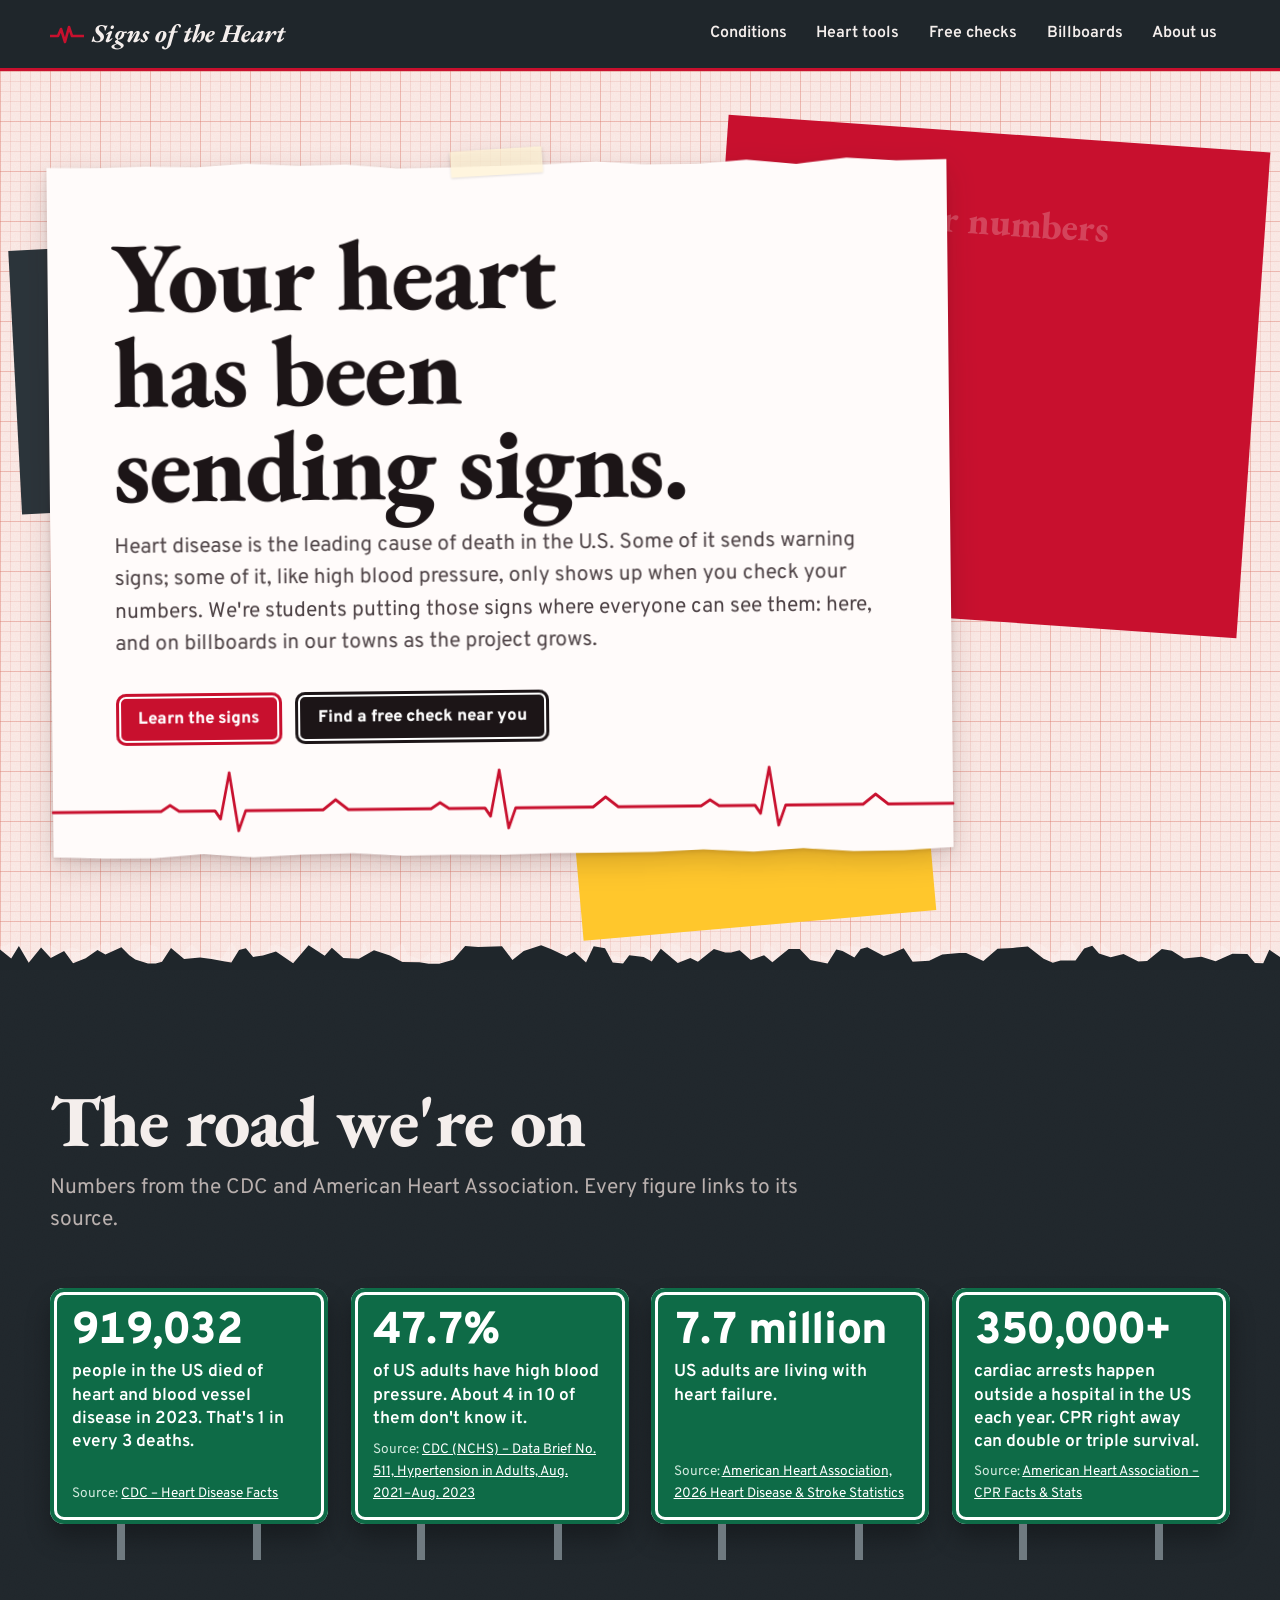
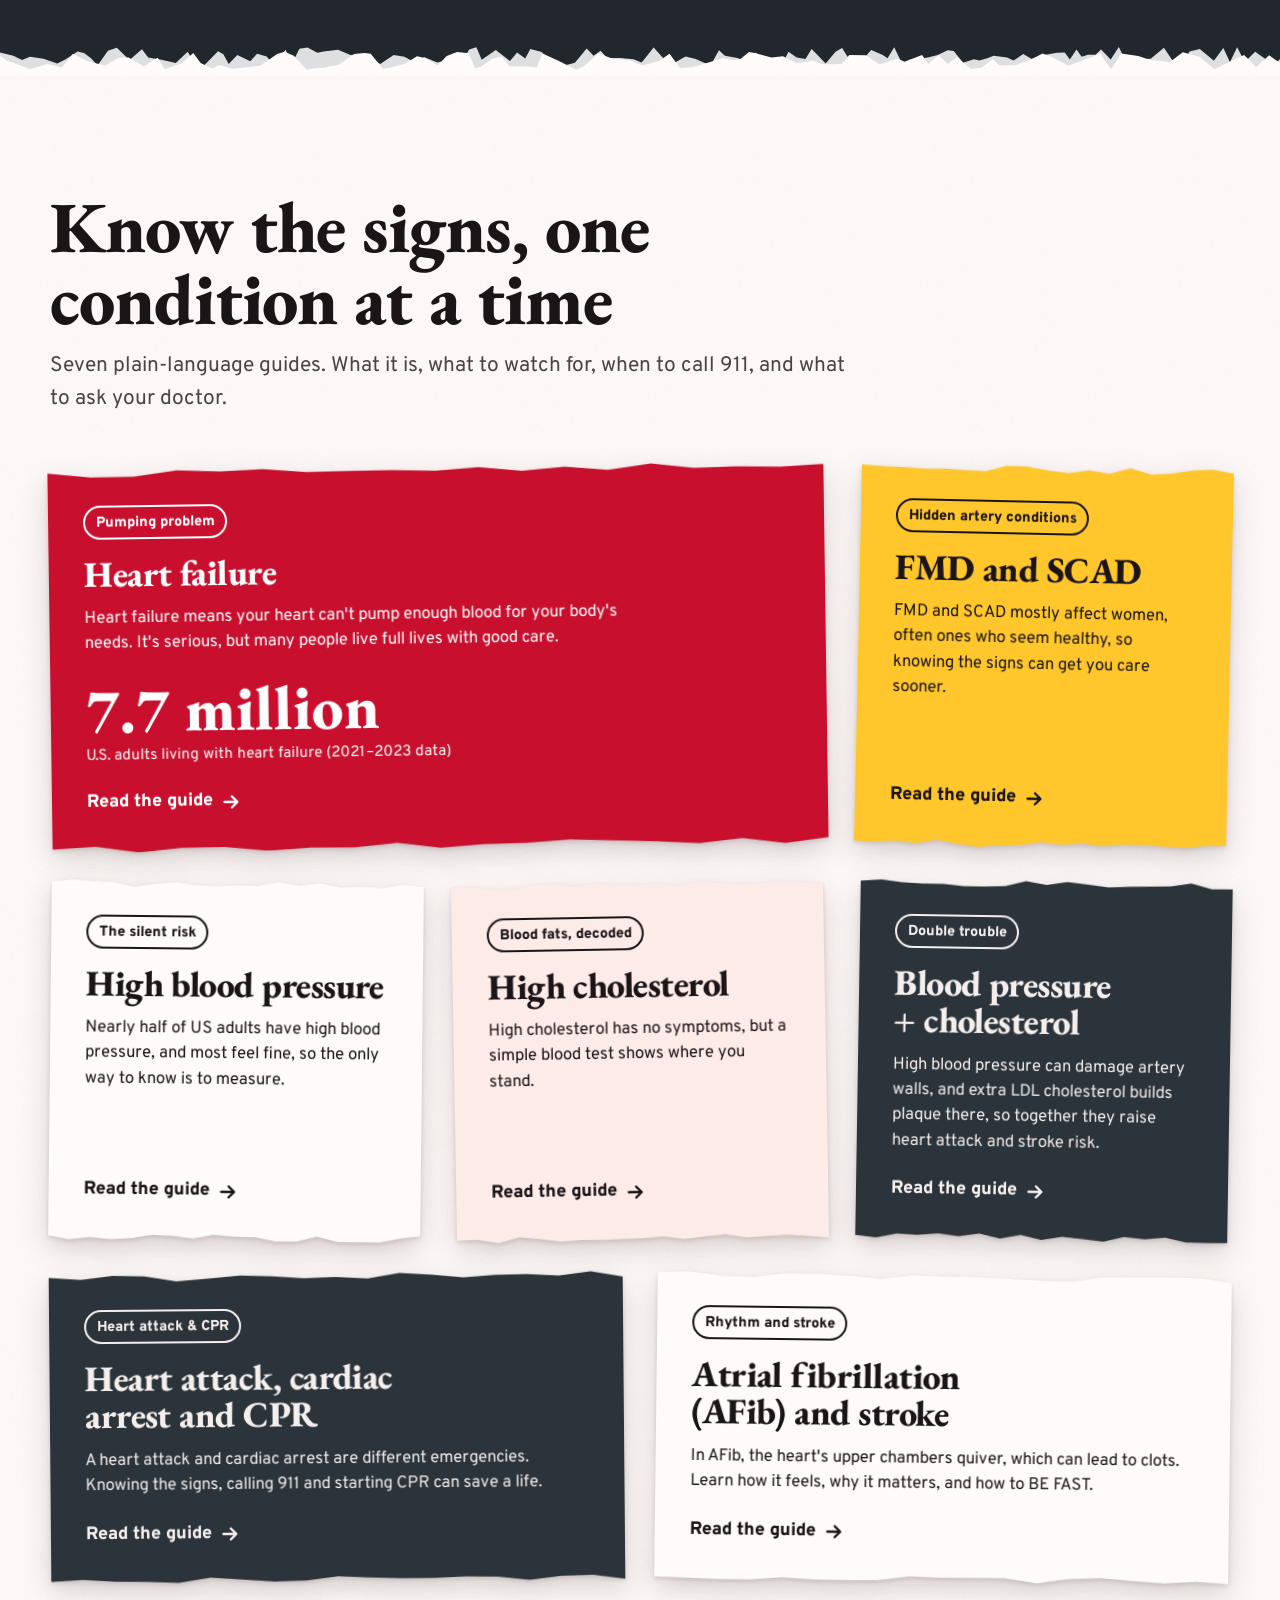
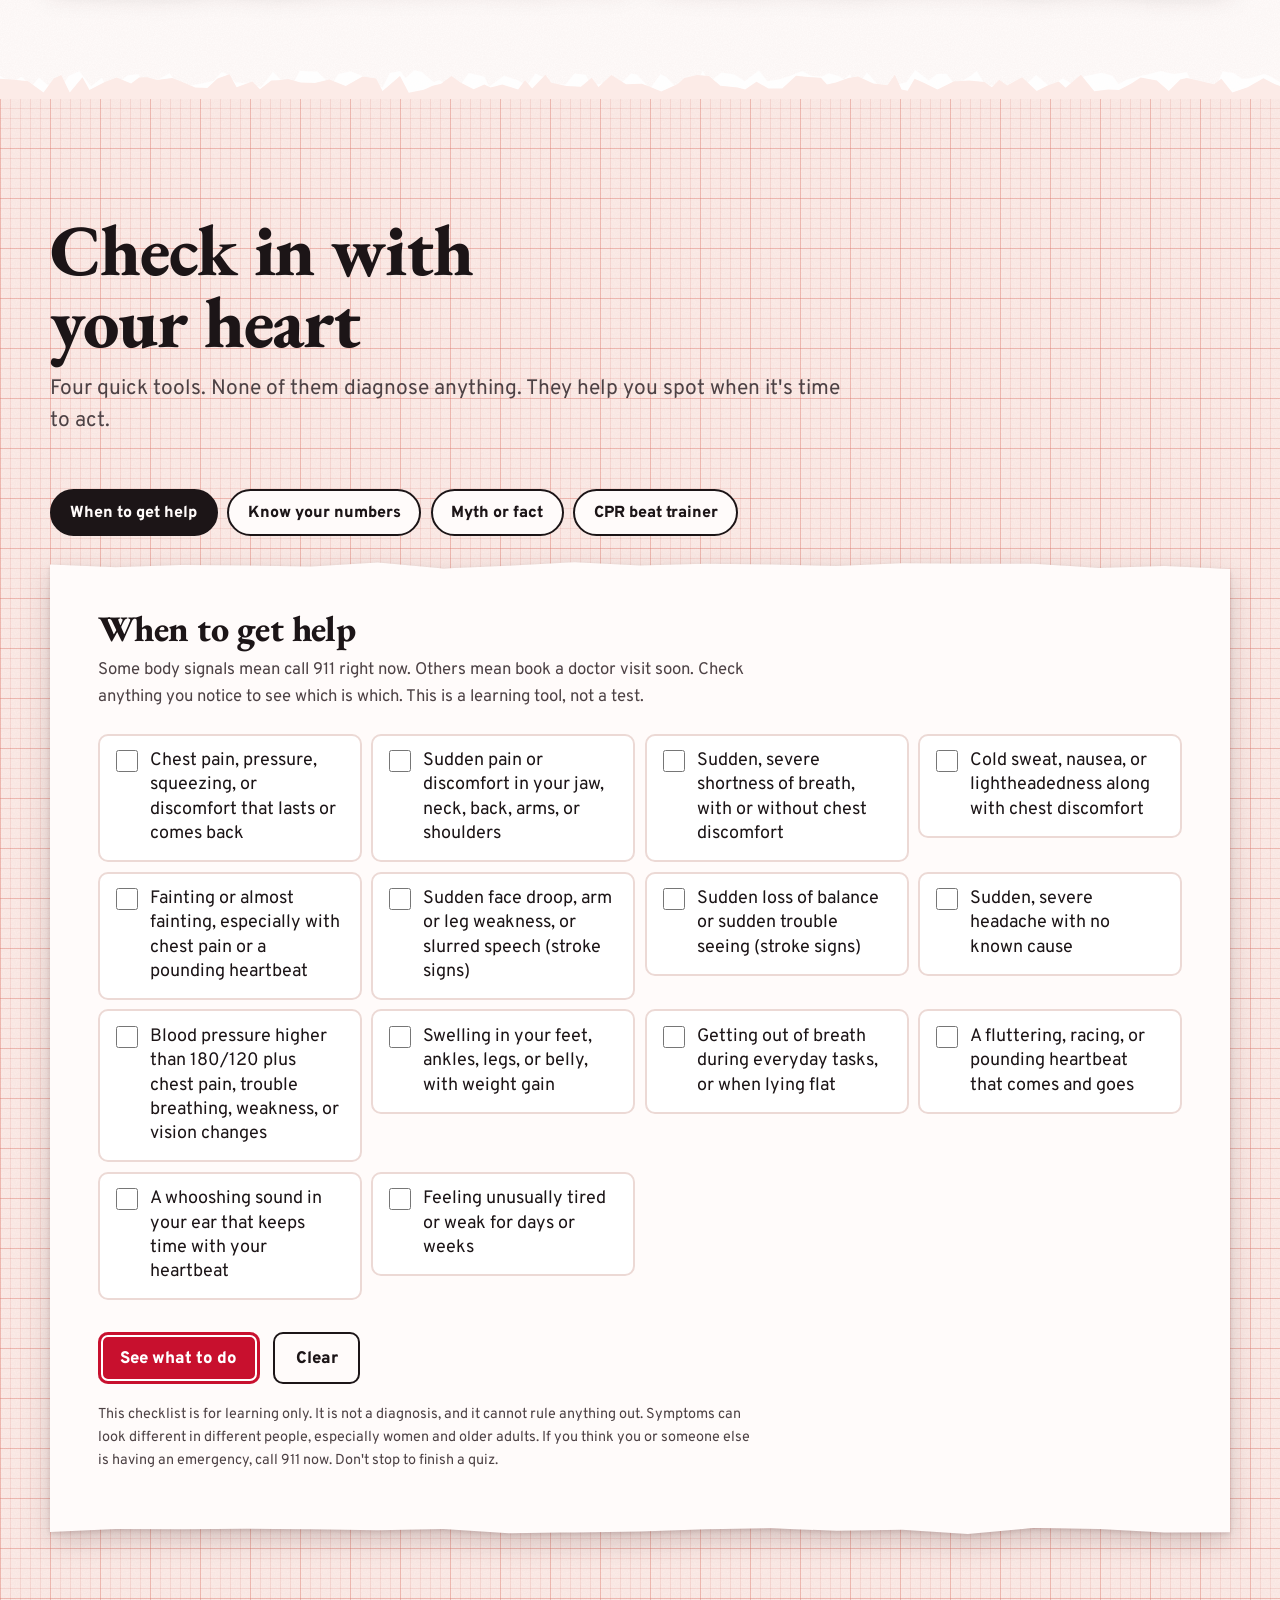
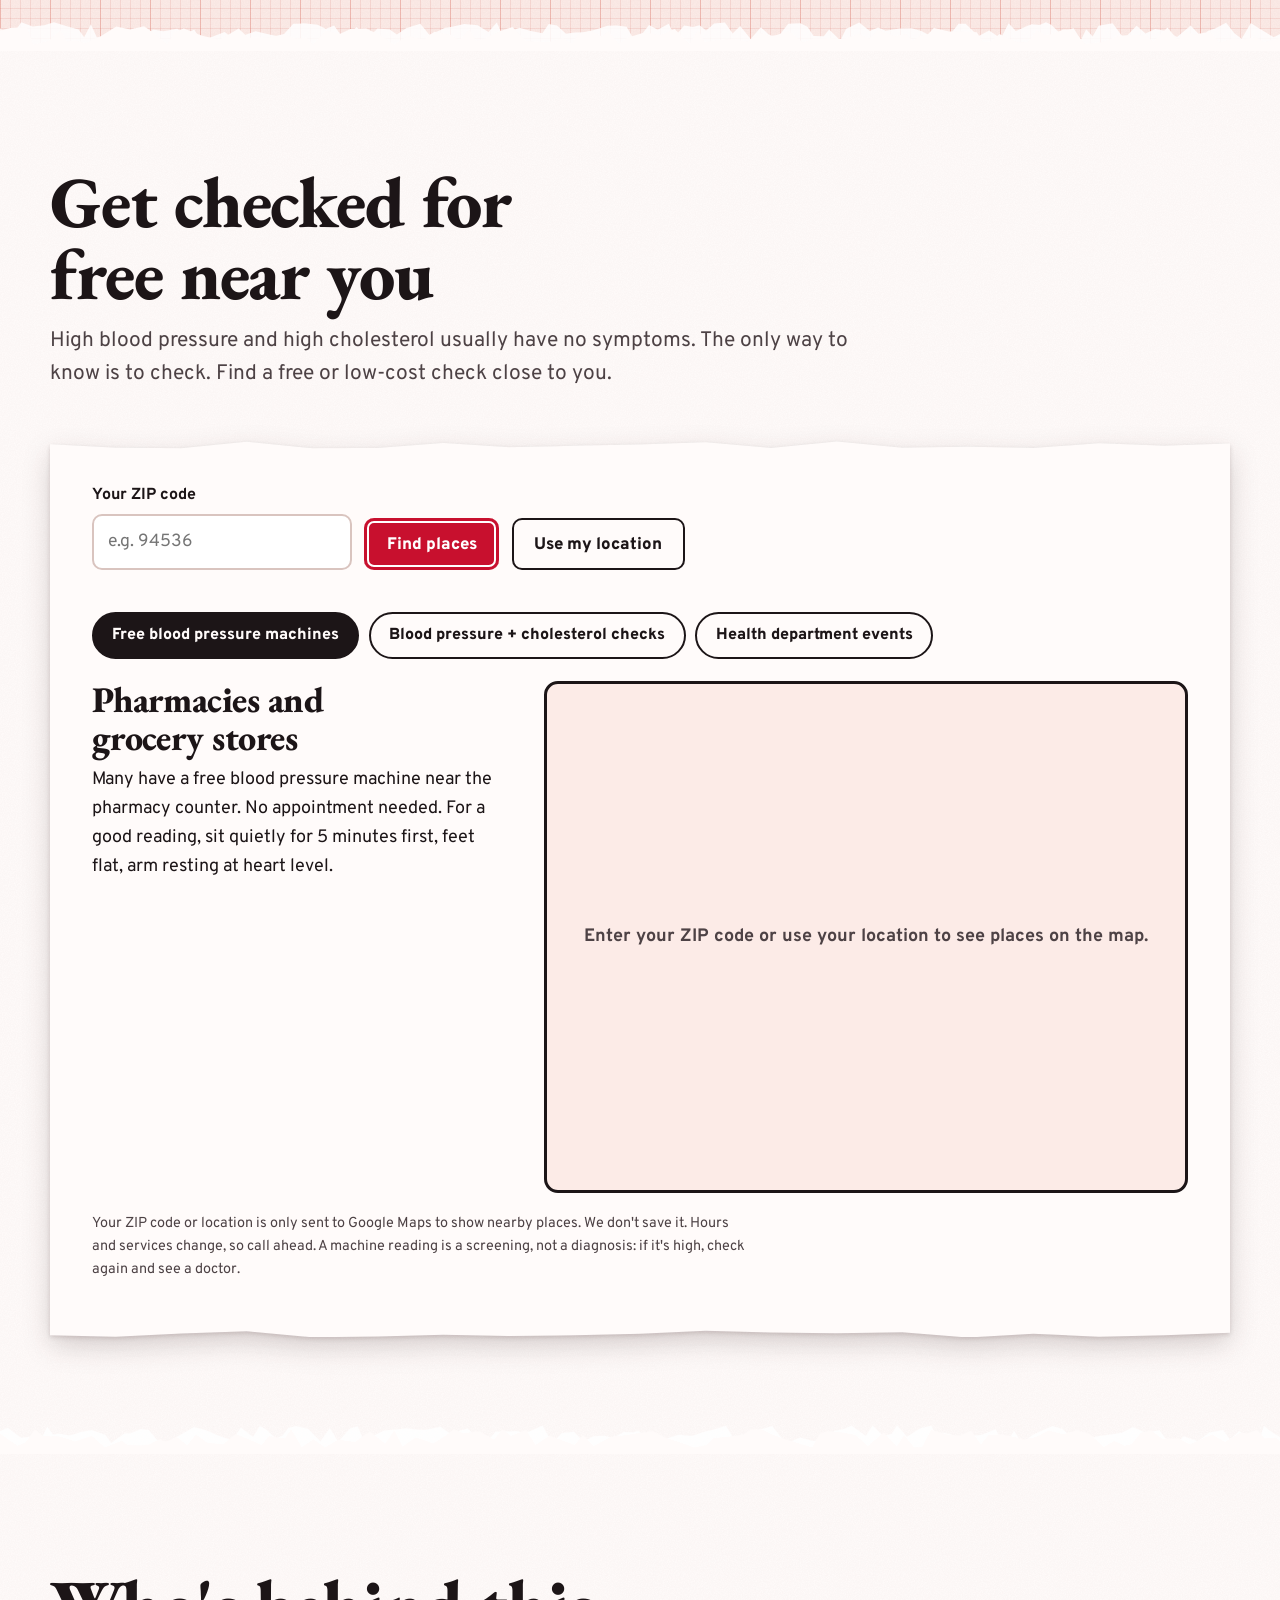
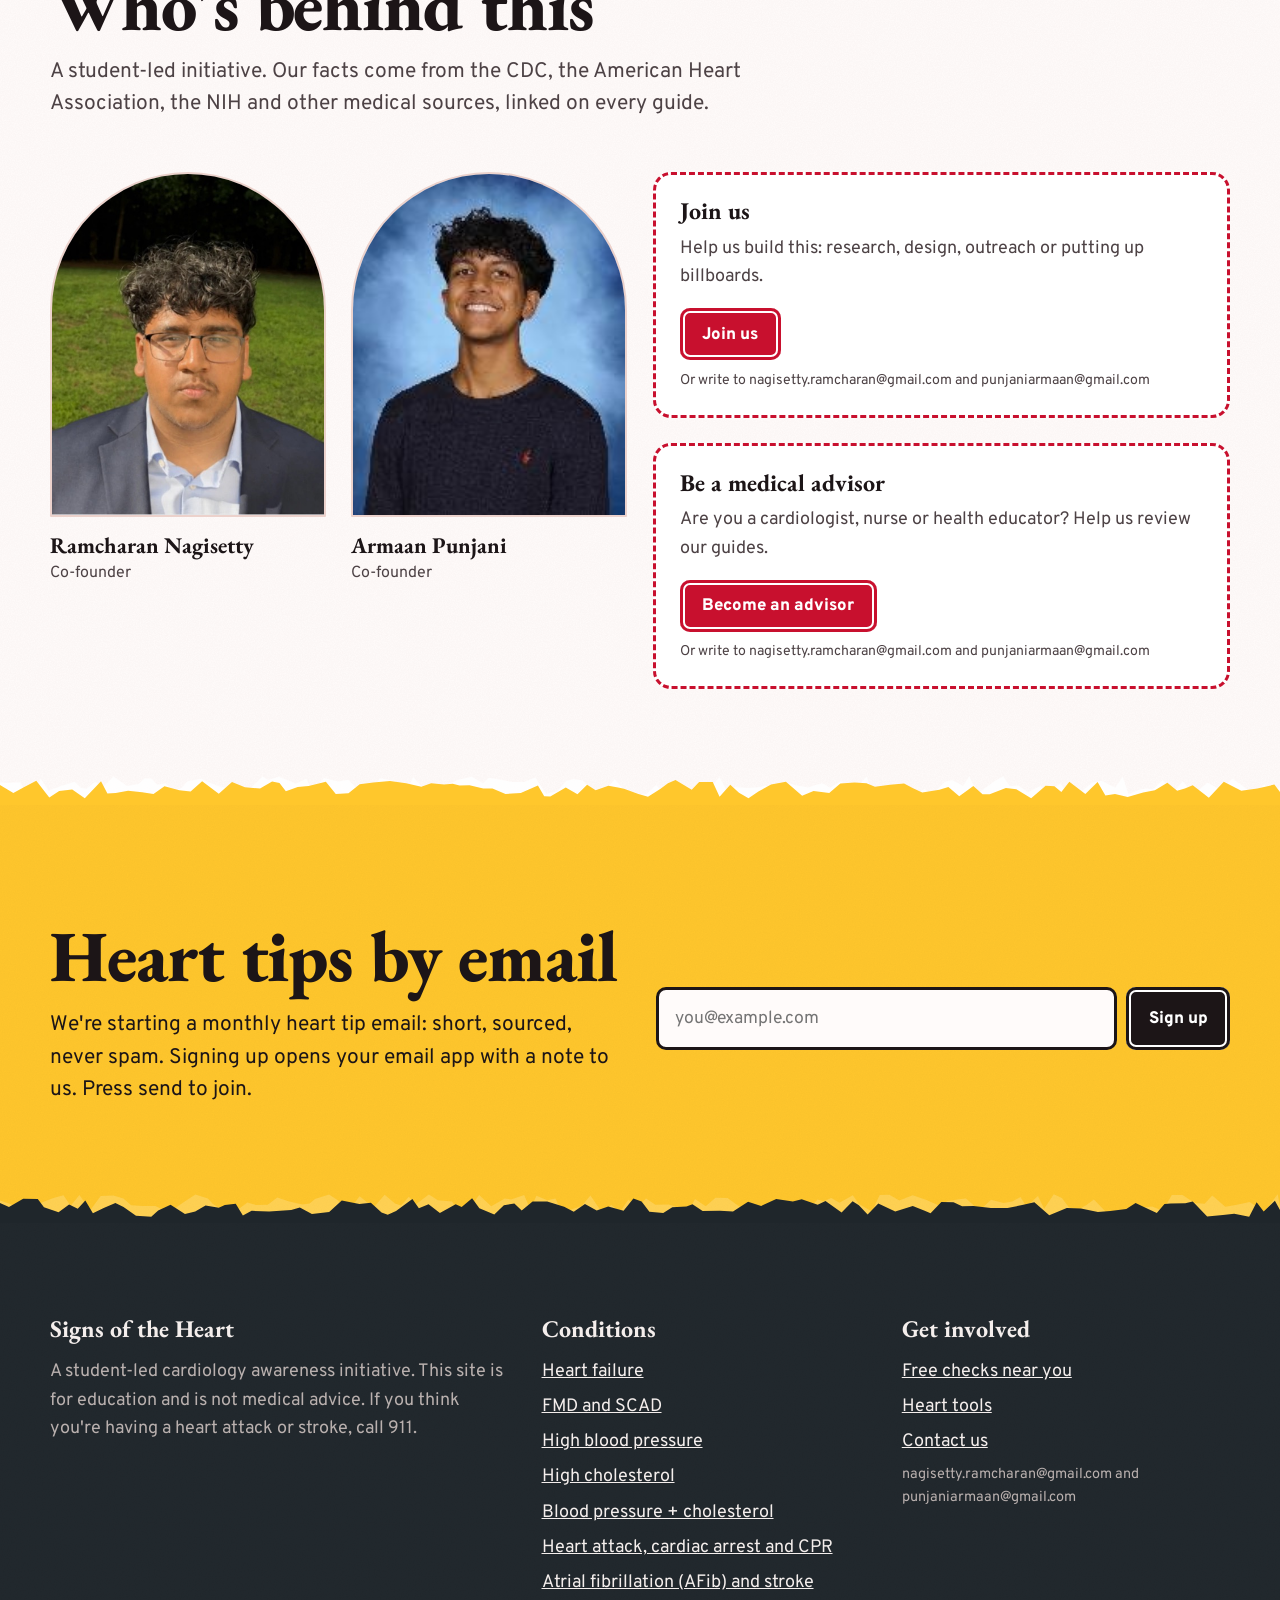
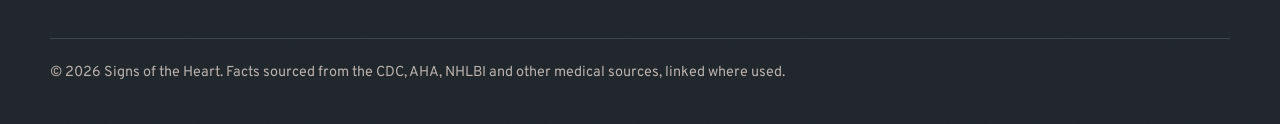
==== commit ca747e6f: "Remove the stories section The real-stories slider is saved under the git tag saved-stories-slider a" ====
--- a/index.html
+++ b/index.html
@@ -15,7 +15,7 @@
 <link rel="preconnect" href="https://fonts.googleapis.com">
 <link rel="preconnect" href="https://fonts.gstatic.com" crossorigin>
 <link href="https://fonts.googleapis.com/css2?family=EB+Garamond:ital,wght@0,400..800;1,400..800&family=Overpass:wght@400..900&display=swap" rel="stylesheet">
-<link rel="stylesheet" href="assets/styles.css?v=14">
+<link rel="stylesheet" href="assets/styles.css?v=15">
 <script>document.documentElement.classList.add('js')</script>
 </head>
 <body>
@@ -196,20 +196,6 @@
     </div>
   </section>
 
-  <!-- STORIES -->
-  <section class="band band-paper" id="stories" aria-labelledby="stories-title" data-torn="top">
-    <div class="wrap">
-      <div class="section-head">
-        <h2 class="h-section" id="stories-title">Why this matters</h2>
-        <p class="lede">Real women who lived through it, telling their own stories.</p>
-      </div>
-      <div class="stories-row">
-        <div class="story-car" id="story-car" role="region" aria-roledescription="carousel" aria-label="Real stories"></div>
-        <div id="story-share"></div>
-      </div>
-    </div>
-  </section>
-
   <!-- ABOUT: TEAM -->
   <section class="band band-paper" id="about" aria-labelledby="about-title" data-torn="top">
     <div class="wrap">
@@ -266,9 +252,9 @@
 </footer>
 
 
-<script src="assets/data.base.js?v=14"></script>
-<script src="assets/data.content.js?v=14"></script>
-<script src="assets/app.js?v=14"></script>
-<script src="assets/home.js?v=14"></script>
+<script src="assets/data.base.js?v=15"></script>
+<script src="assets/data.content.js?v=15"></script>
+<script src="assets/app.js?v=15"></script>
+<script src="assets/home.js?v=15"></script>
 </body>
 </html>
--- a/assets/styles.css
+++ b/assets/styles.css
@@ -470,10 +470,6 @@
 .thanks { text-align: left; }
 .thanks[hidden] { display: none; }
 
-/* ---------- stories ---------- */
-.stories { display: grid; grid-template-columns: repeat(3, minmax(0, 1fr)); gap: clamp(1.25rem, 3vw, 2.25rem); align-items: start; }
-.stories .poster:nth-child(2) { margin-top: 2.5rem; }
-@media (max-width: 860px) { .stories { grid-template-columns: minmax(0, 1fr); } .stories .poster:nth-child(2) { margin-top: 0; } }
 .quote { font-family: var(--serif); font-style: italic; font-size: 1.55rem; line-height: 1.3; margin: 0 0 1.2rem; }
 .quote-by { font-weight: 700; font-size: 0.98rem; }
 .quote-by span { display: block; font-weight: 400; color: var(--ink-soft); }
@@ -632,7 +628,6 @@
 .first-card.in-team { grid-column: span 2; border-radius: 18px; padding-top: 1.4rem; justify-content: flex-start; }
 @media (max-width: 520px) { .first-card.in-team { grid-column: auto; } }
 .first-mail { font-size: 0.88rem; color: var(--ink-soft); overflow-wrap: anywhere; }
-.stories .first-card { align-self: stretch; }
 .chips .ph-tag { align-self: center; }
 /* team: two founders on the left, the two call-to-action cards stacked on the right */
 @media (min-width: 900px) {
@@ -680,60 +675,3 @@
 .finder-map iframe { position: absolute; inset: 0; width: 100%; height: 100%; border: 0; }
 .finder-empty { position: absolute; inset: 0; display: grid; place-items: center; padding: 1.5rem; text-align: center; color: var(--ink-soft); font-weight: 700; }
 
-/* ---------- real stories slider ---------- */
-.stories-row { display: grid; grid-template-columns: minmax(0, 2.3fr) minmax(0, 1fr); gap: clamp(1.25rem, 3vw, 2.25rem); align-items: start; }
-.stories-row .first-card { height: 100%; }
-#story-share { align-self: stretch; display: flex; }
-#story-share .first-card { flex: 1; }
-@media (max-width: 900px) { .stories-row { grid-template-columns: minmax(0, 1fr); } }
-.story-stage { --tilt: -0.4deg; rotate: var(--tilt); padding-bottom: 1.6rem; }
-.story-slides { display: grid; }
-.story-slide {
-  grid-area: 1 / 1; display: grid; grid-template-columns: minmax(0, 1fr) minmax(0, 1.15fr); gap: clamp(1rem, 2.6vw, 2rem); align-items: start;
-  visibility: hidden; opacity: 0;
-}
-.story-slide.is-on { visibility: visible; opacity: 1; animation: story-in 0.22s ease-out; }
-@keyframes story-in { from { opacity: 0; transform: translateX(14px); } to { opacity: 1; transform: none; } }
-@media (prefers-reduced-motion: reduce) { .story-slide.is-on { animation: none; } }
-@media (max-width: 700px) { .story-slide { grid-template-columns: minmax(0, 1fr); } }
-.story-media { aspect-ratio: 16 / 9; border-radius: 10px; overflow: hidden; background: var(--asphalt); box-shadow: 0 4px 0 rgba(0,0,0,0.12); }
-.story-media iframe { width: 100%; height: 100%; border: 0; display: block; }
-.story-video { all: unset; cursor: pointer; display: block; position: relative; width: 100%; height: 100%; }
-.story-video img { width: 100%; height: 100%; object-fit: cover; display: block; }
-.story-play {
-  position: absolute; left: 50%; top: 50%; translate: -50% -50%; width: 68px; height: 68px; border-radius: 50%;
-  background: var(--artery); color: #fff; display: grid; place-items: center; box-shadow: 0 4px 14px rgba(0,0,0,0.35); transition: transform 0.15s;
-}
-.story-play svg { width: 30px; height: 30px; margin-left: 4px; }
-.story-video:hover .story-play, .story-video:focus-visible .story-play { transform: scale(1.08); }
-.story-video:focus-visible { outline: 3px solid var(--artery); outline-offset: 3px; border-radius: 10px; }
-.story-tag {
-  display: inline-block; font-weight: 800; font-size: 0.78rem; letter-spacing: 0.08em; text-transform: uppercase;
-  background: var(--caution); color: var(--ink); padding: 0.32rem 0.6rem 0.2rem; border-radius: 4px;
-}
-.story-name { font-family: var(--serif); font-weight: 800; font-size: var(--t-36); line-height: 1.05; margin: 0.5rem 0 0.15rem; }
-.story-head { font-weight: 700; margin: 0 0 0.6rem; color: var(--artery-deep); }
-.story-sum { margin: 0 0 0.9rem; line-height: 1.55; }
-.story-sign { margin: 0 0 0.9rem; padding: 0.7rem 0.9rem; border-left: 4px solid var(--artery); background: var(--ecg); border-radius: 0 8px 8px 0; line-height: 1.45; }
-.story-sign b { display: block; font-size: 0.78rem; letter-spacing: 0.08em; text-transform: uppercase; color: var(--artery); margin-bottom: 0.2rem; }
-.story-bar { display: flex; flex-wrap: wrap; gap: 0.8rem 1.2rem; align-items: center; justify-content: space-between; margin-top: 1.3rem; padding-top: 1rem; border-top: 2px dashed #e2c8c2; }
-.story-btns { display: flex; gap: 0.5rem; }
-.story-btn {
-  width: 44px; height: 44px; border-radius: 50%; border: 2px solid var(--ink); background: #fff; color: var(--ink);
-  display: grid; place-items: center; cursor: pointer; transition: background 0.15s, color 0.15s;
-}
-.story-btn svg { width: 20px; height: 20px; }
-.story-btn:hover { background: var(--ink); color: #fff; }
-.story-btn:focus-visible, .story-dot:focus-visible { outline: 3px solid var(--artery); outline-offset: 2px; }
-.story-pause { background: var(--artery); border-color: var(--artery); color: #fff; }
-.story-pause:hover { background: var(--artery-deep); border-color: var(--artery-deep); }
-.story-dots { display: flex; flex-wrap: wrap; gap: 0.4rem; }
-.story-dot {
-  font: inherit; font-weight: 700; font-size: 0.88rem; padding: 0.4rem 0.8rem 0.3rem; min-height: 36px; border-radius: 999px;
-  border: 2px solid #d9bdb7; background: transparent; color: var(--ink-soft); cursor: pointer;
-}
-.story-dot[aria-current="true"] { background: var(--ink); border-color: var(--ink); color: #fff; }
-.story-progress { position: absolute; left: clamp(1.4rem, 3vw, 2.2rem); right: clamp(1.4rem, 3vw, 2.2rem); bottom: 0.9rem; height: 3px; background: #ead3ce; border-radius: 2px; overflow: hidden; }
-.story-progress i { display: block; height: 100%; width: 0; background: var(--artery); transition: width 0.1s linear; }
-.story-credit { font-size: 0.85rem; color: var(--ink-soft); margin: 1.1rem 0 0; max-width: 60em; }
-.story-credit a { color: inherit; font-weight: 700; }
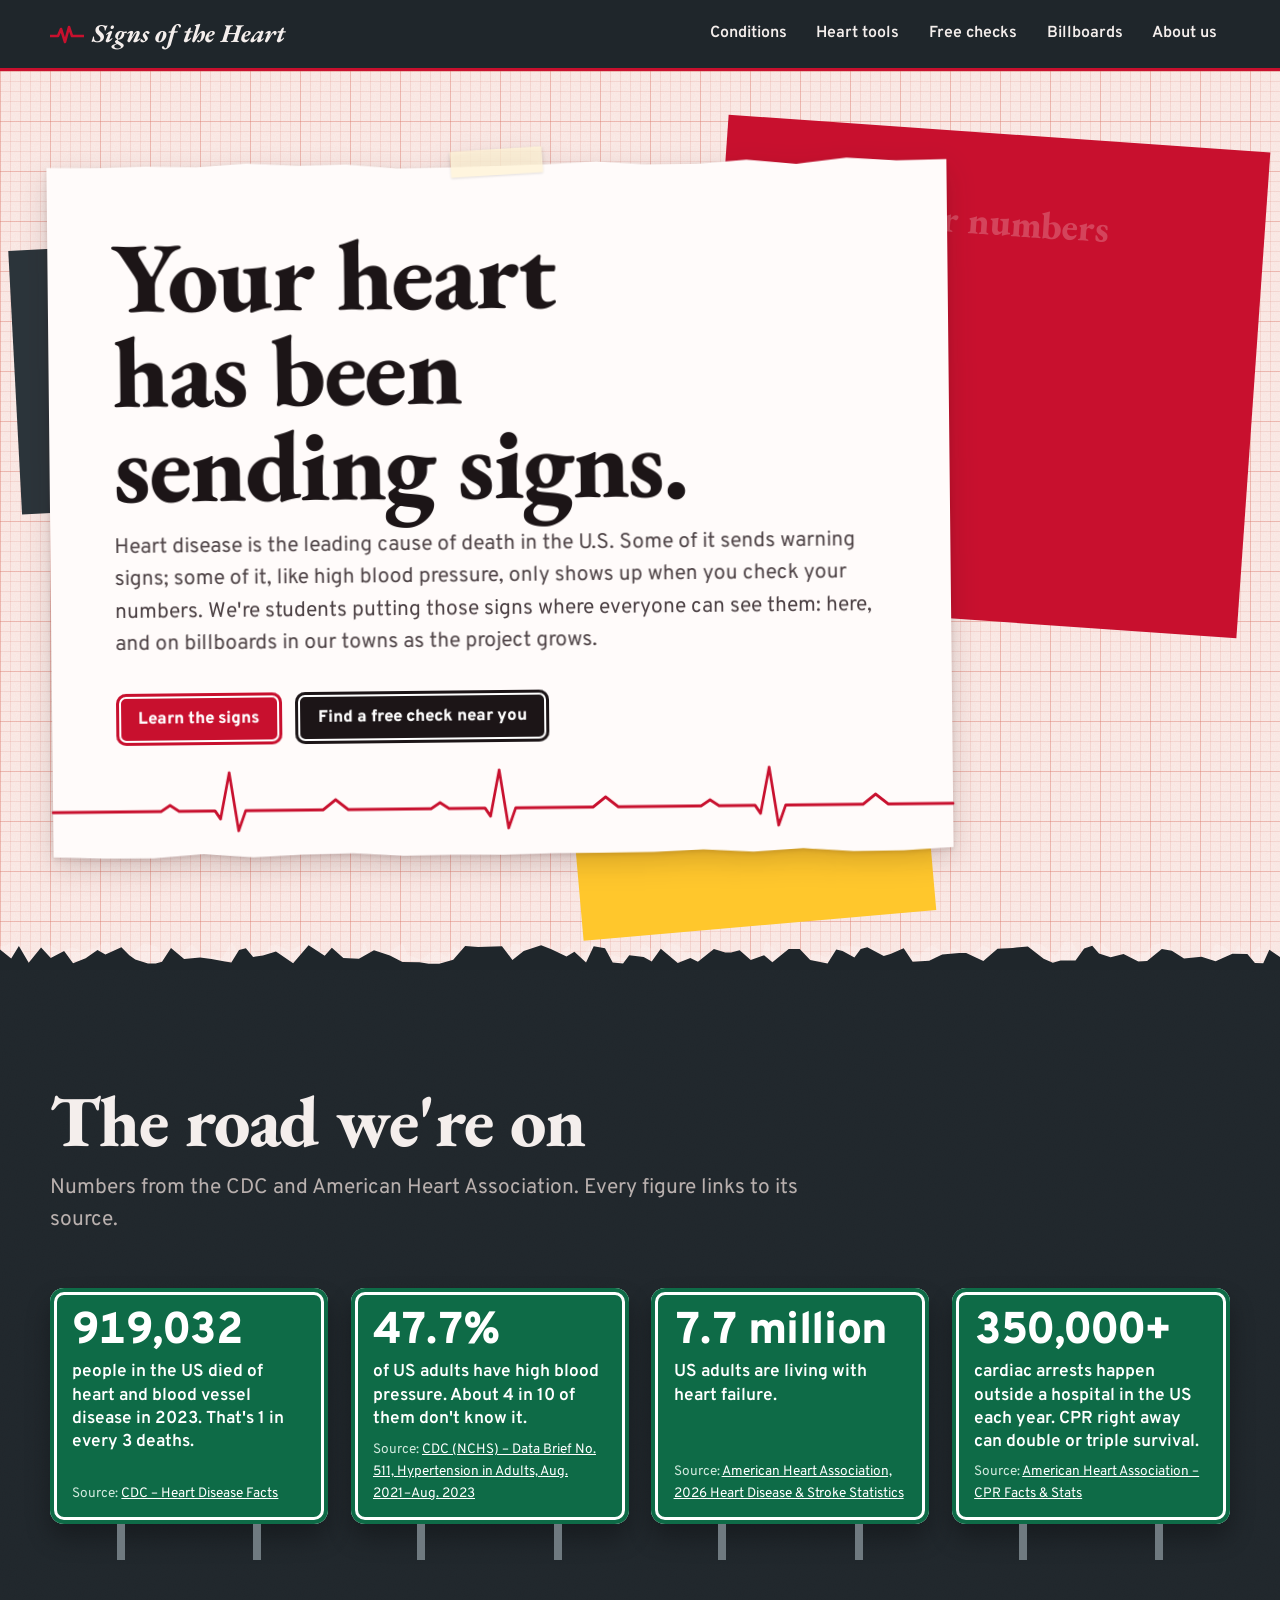
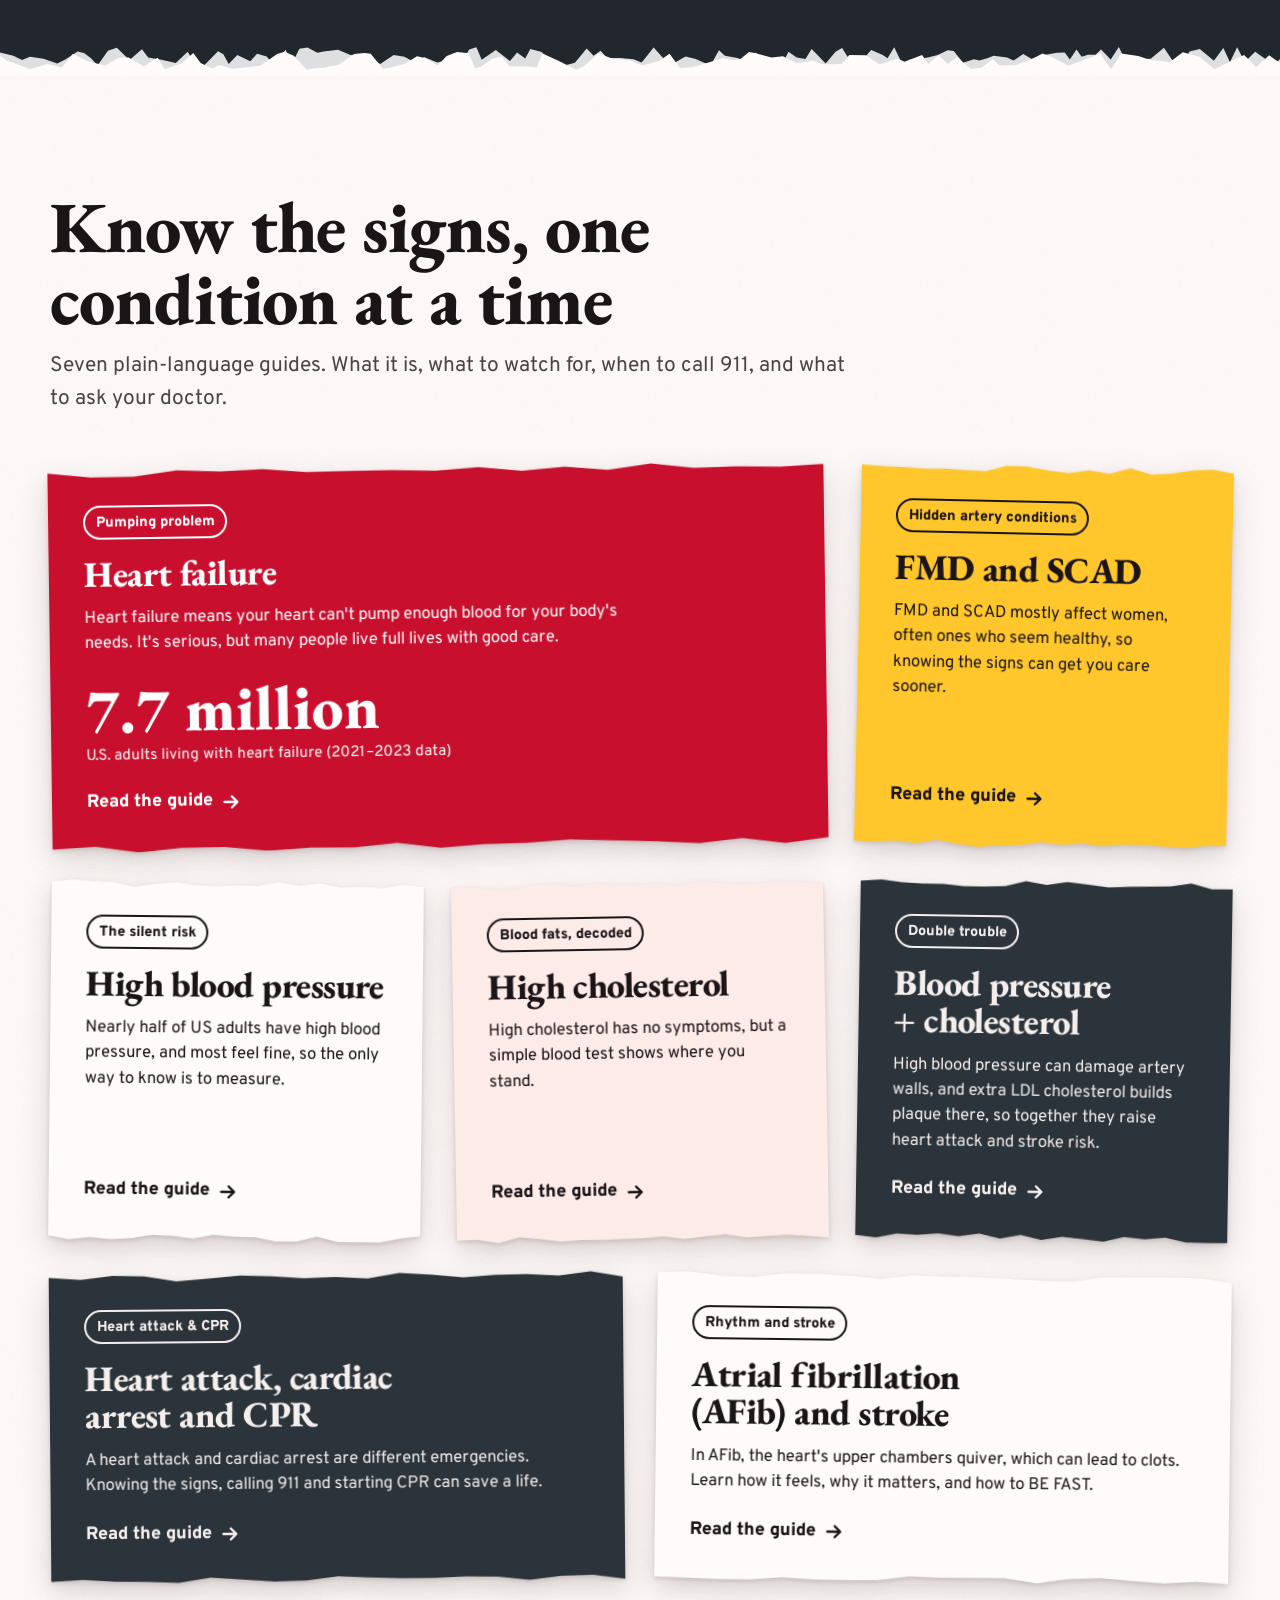
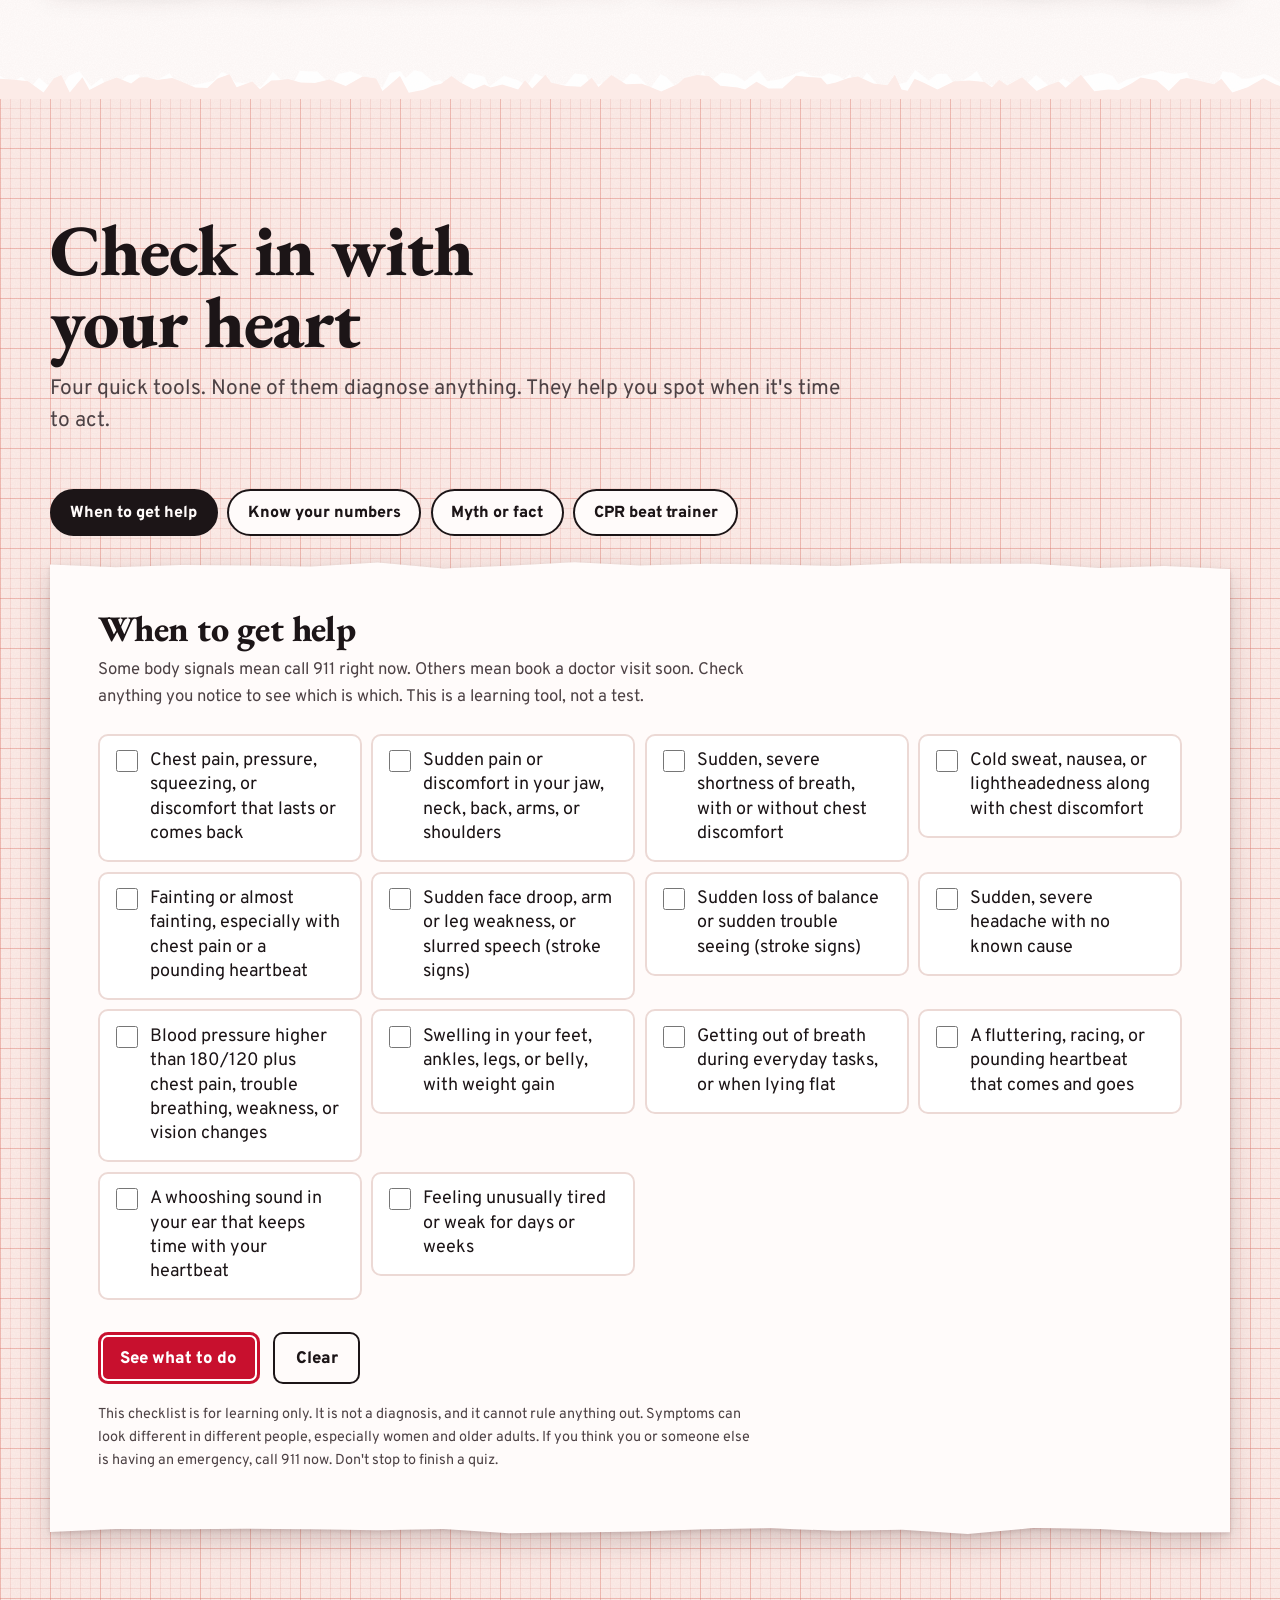
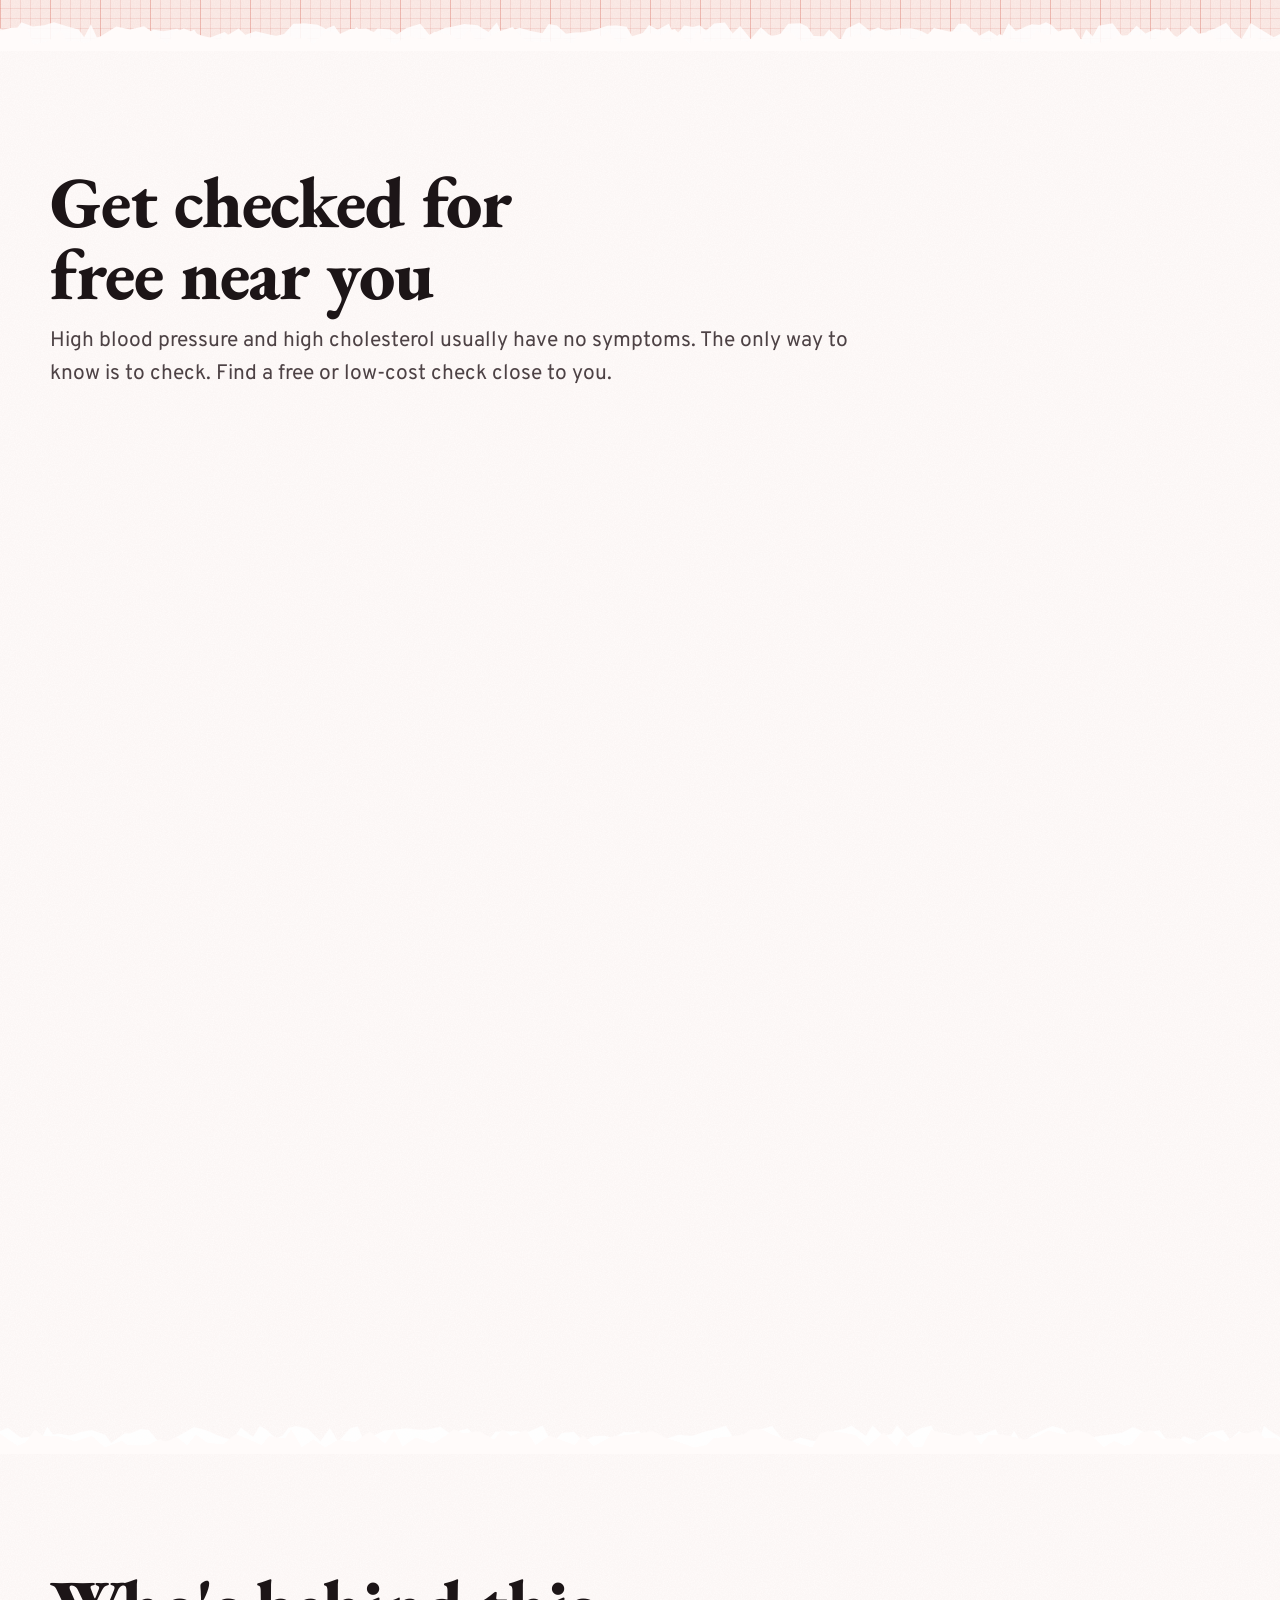
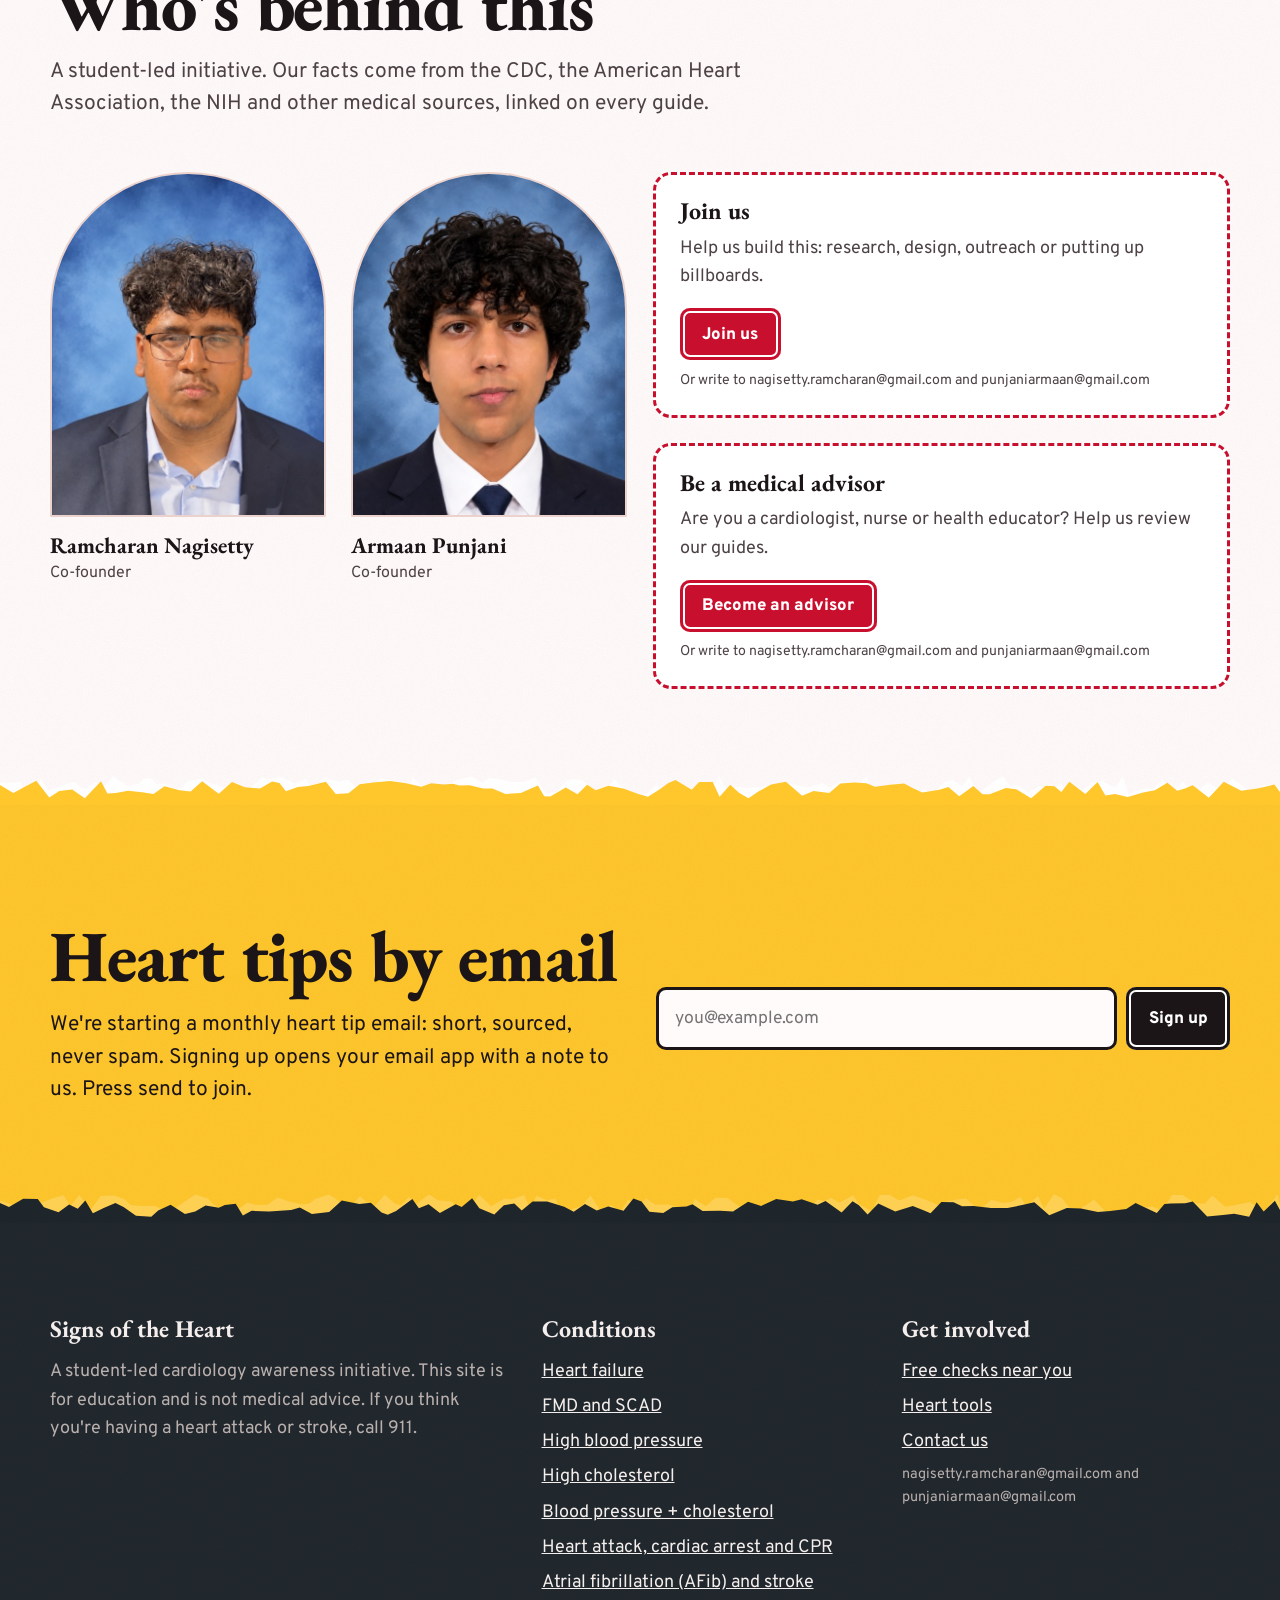
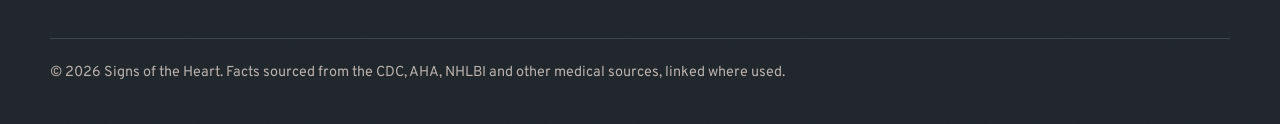
==== commit b386344e: "Update co-founder photos Co-Authored-By: Claude Opus 5.5 <noreply@anthropic.com>" ====
--- a/index.html
+++ b/index.html
@@ -15,7 +15,7 @@
 <link rel="preconnect" href="https://fonts.googleapis.com">
 <link rel="preconnect" href="https://fonts.gstatic.com" crossorigin>
 <link href="https://fonts.googleapis.com/css2?family=EB+Garamond:ital,wght@0,400..800;1,400..800&family=Overpass:wght@400..900&display=swap" rel="stylesheet">
-<link rel="stylesheet" href="assets/styles.css?v=15">
+<link rel="stylesheet" href="assets/styles.css?v=16">
 <script>document.documentElement.classList.add('js')</script>
 </head>
 <body>
@@ -252,9 +252,9 @@
 </footer>
 
 
-<script src="assets/data.base.js?v=15"></script>
-<script src="assets/data.content.js?v=15"></script>
-<script src="assets/app.js?v=15"></script>
-<script src="assets/home.js?v=15"></script>
+<script src="assets/data.base.js?v=16"></script>
+<script src="assets/data.content.js?v=16"></script>
+<script src="assets/app.js?v=16"></script>
+<script src="assets/home.js?v=16"></script>
 </body>
 </html>
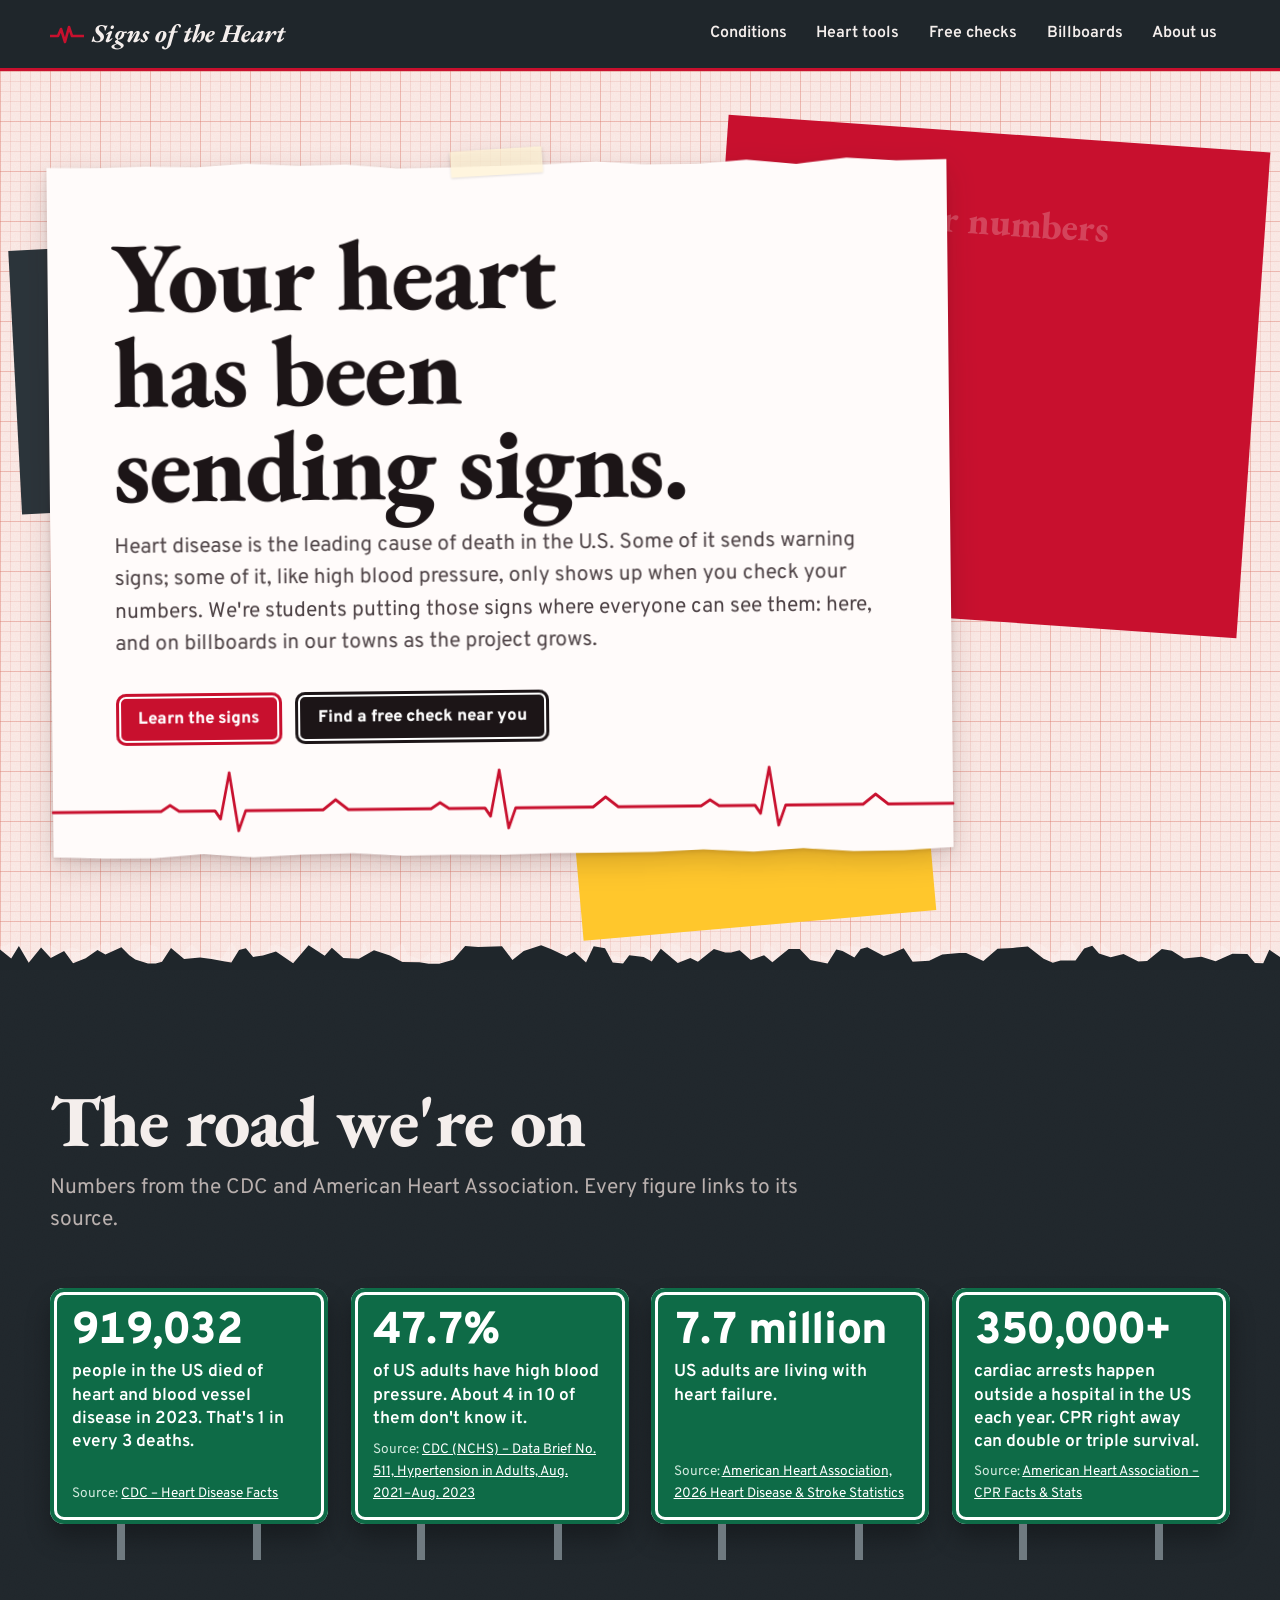
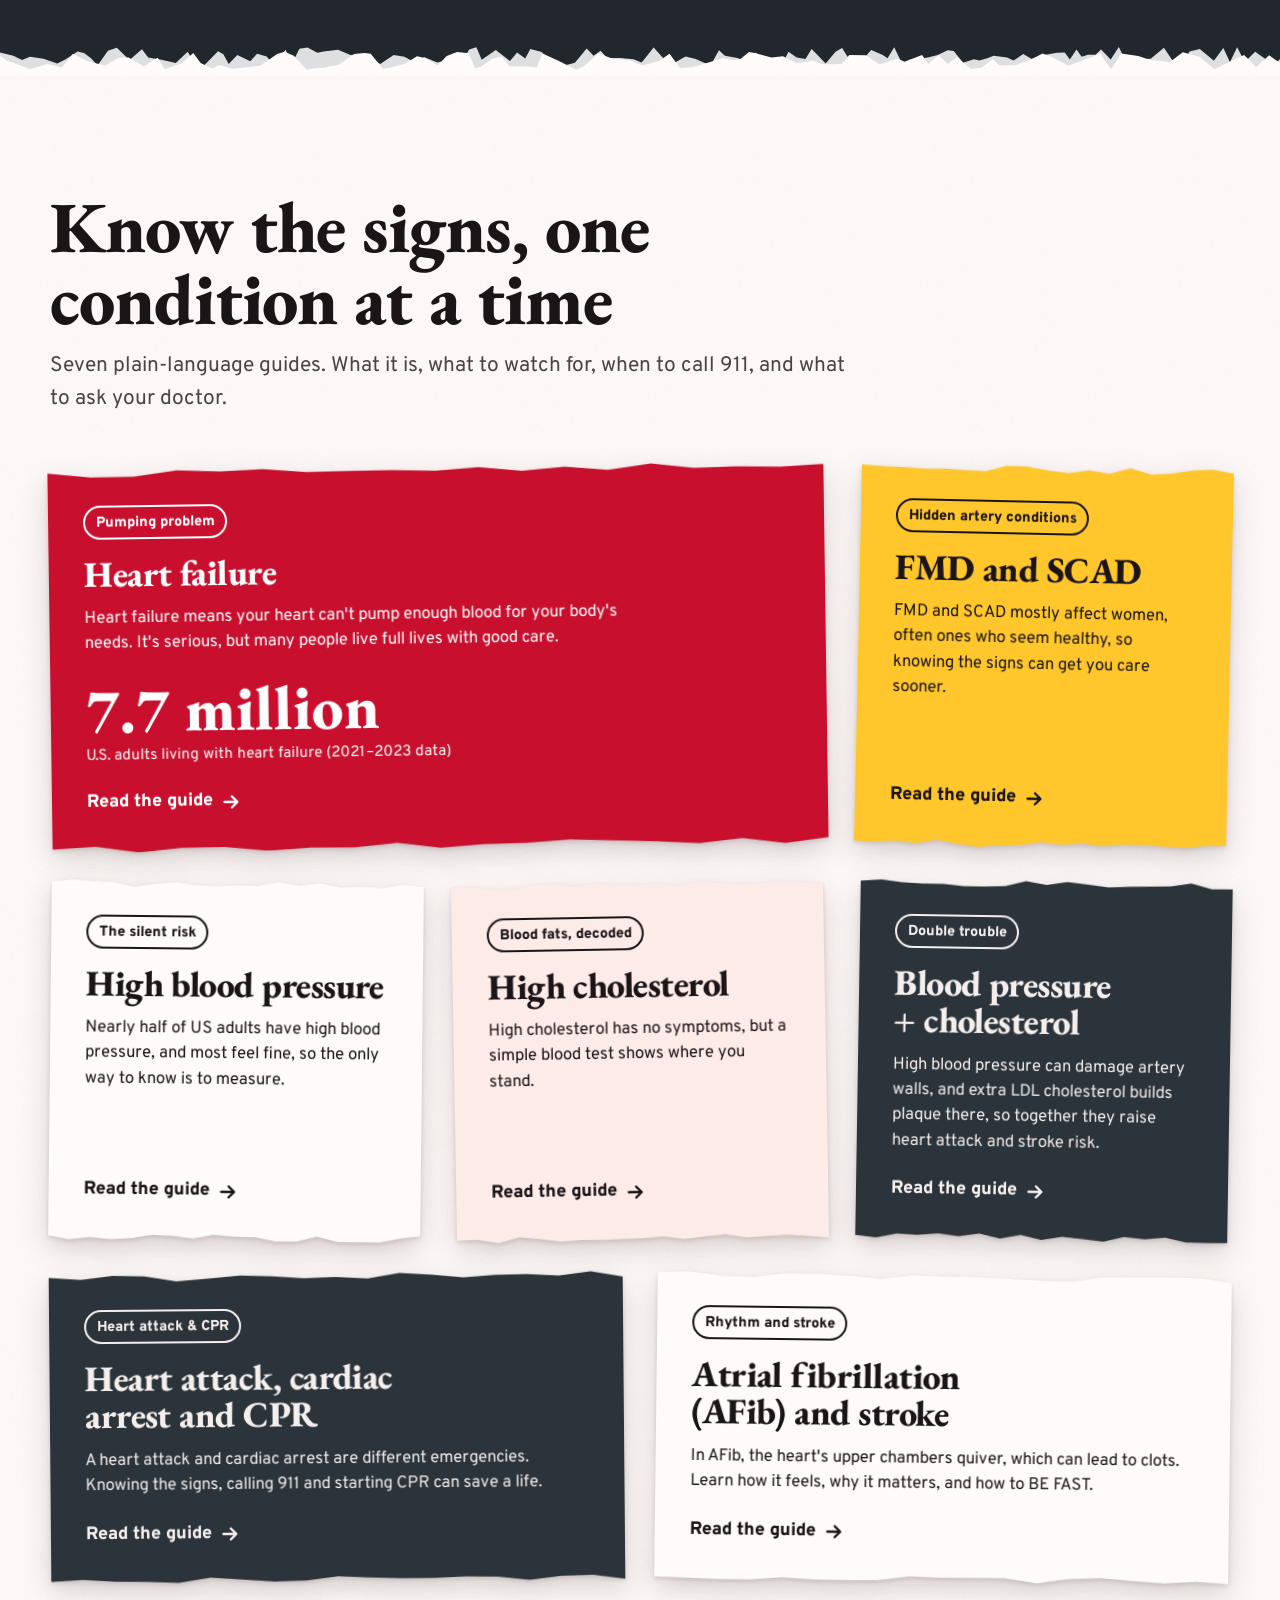
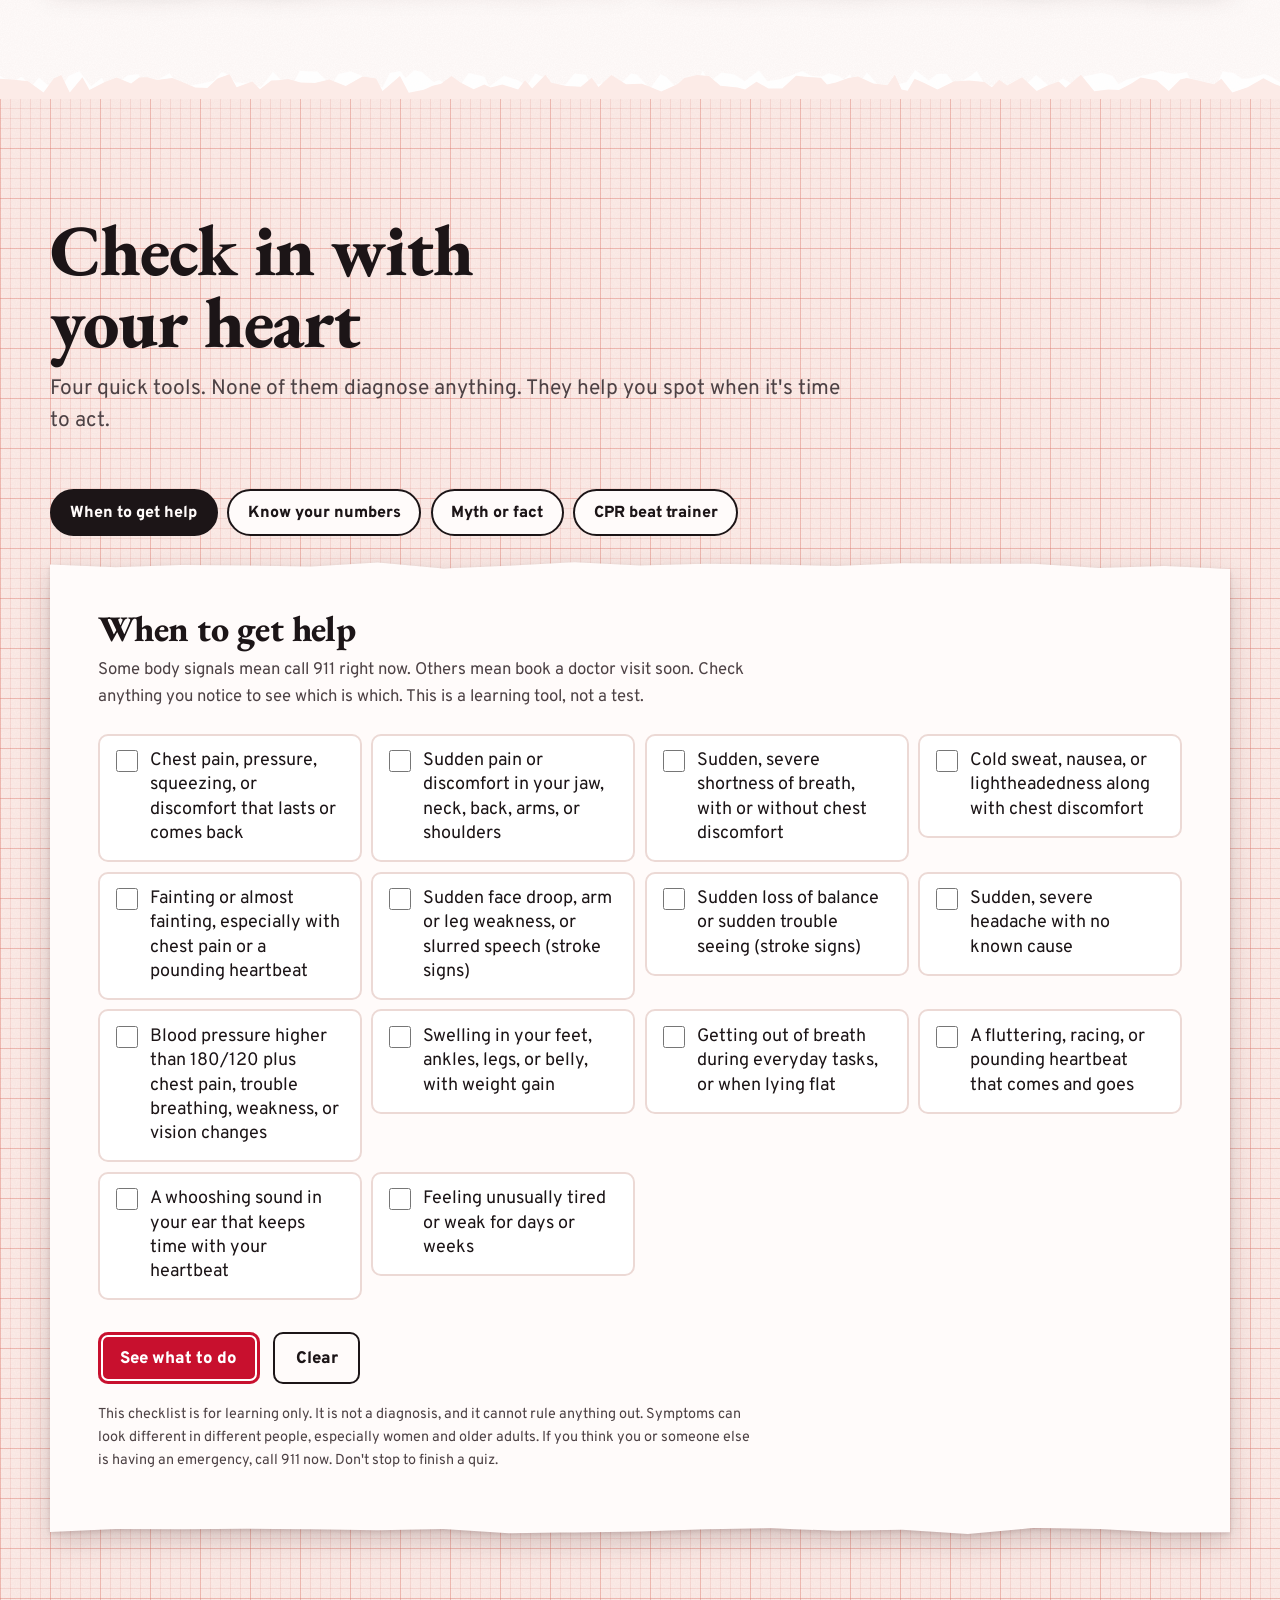
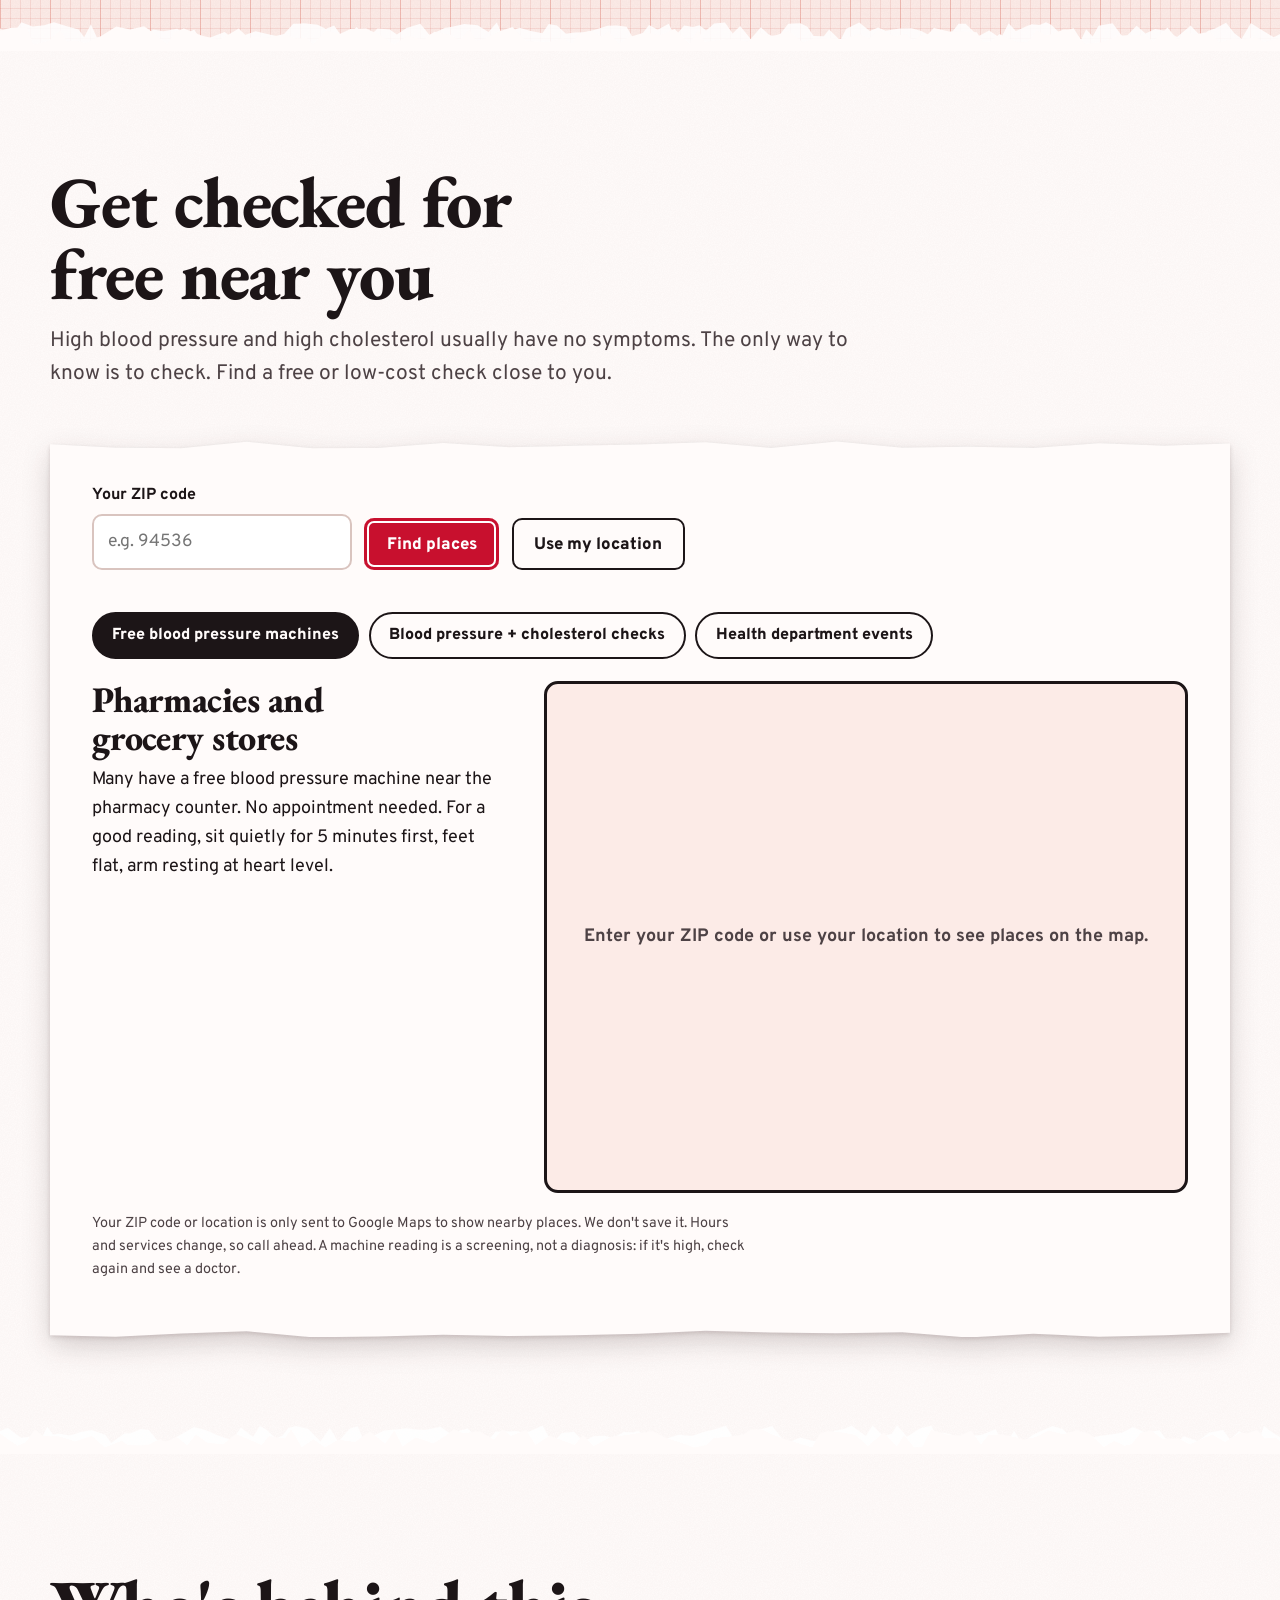
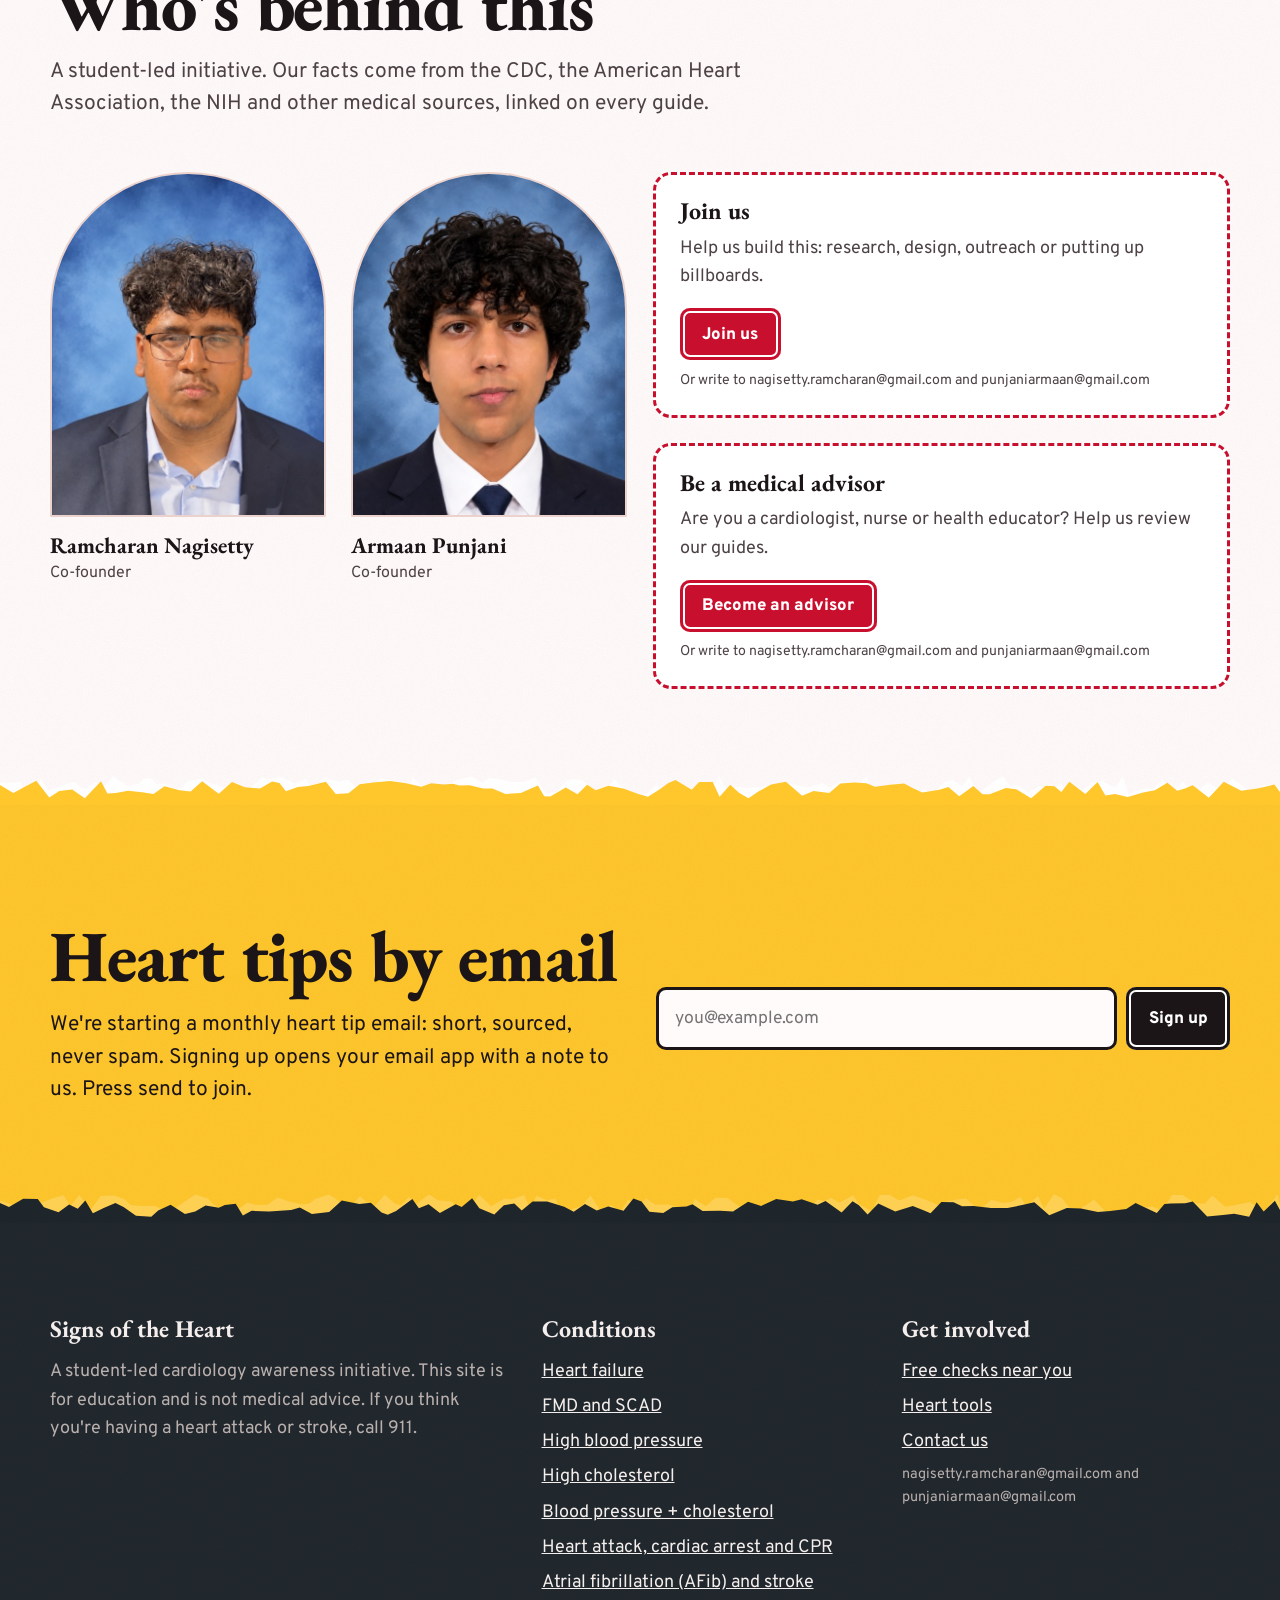
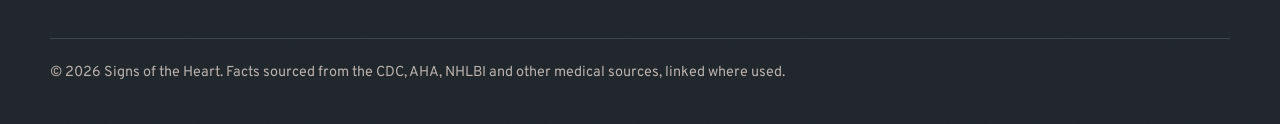
==== commit 528d9007: "Offer every billboard design in five sizes Square 1:1, portrait 4:5, story 9:16 and widescreen 16:9 " ====
--- a/index.html
+++ b/index.html
@@ -15,7 +15,7 @@
 <link rel="preconnect" href="https://fonts.googleapis.com">
 <link rel="preconnect" href="https://fonts.gstatic.com" crossorigin>
 <link href="https://fonts.googleapis.com/css2?family=EB+Garamond:ital,wght@0,400..800;1,400..800&family=Overpass:wght@400..900&display=swap" rel="stylesheet">
-<link rel="stylesheet" href="assets/styles.css?v=16">
+<link rel="stylesheet" href="assets/styles.css?v=18">
 <script>document.documentElement.classList.add('js')</script>
 </head>
 <body>
@@ -252,9 +252,9 @@
 </footer>
 
 
-<script src="assets/data.base.js?v=16"></script>
-<script src="assets/data.content.js?v=16"></script>
-<script src="assets/app.js?v=16"></script>
-<script src="assets/home.js?v=16"></script>
+<script src="assets/data.base.js?v=18"></script>
+<script src="assets/data.content.js?v=18"></script>
+<script src="assets/app.js?v=18"></script>
+<script src="assets/home.js?v=18"></script>
 </body>
 </html>
--- a/assets/styles.css
+++ b/assets/styles.css
@@ -675,3 +675,23 @@
 .finder-map iframe { position: absolute; inset: 0; width: 100%; height: 100%; border: 0; }
 .finder-empty { position: absolute; inset: 0; display: grid; place-items: center; padding: 1.5rem; text-align: center; color: var(--ink-soft); font-weight: 700; }
 
+
+/* ---------- download sizes ---------- */
+.sizes { border: 0; padding: 0; margin: 0 0 1.4rem; }
+.sizes legend { font-weight: 800; margin-bottom: 0.6rem; }
+.size-grid { display: grid; grid-template-columns: repeat(auto-fill, minmax(118px, 1fr)); gap: 0.6rem; }
+.size-opt {
+  position: relative; display: flex; flex-direction: column; gap: 0.3rem; padding: 0.6rem; cursor: pointer;
+  border: 2px solid #e2cdc8; border-radius: 10px; background: #fff; line-height: 1.25;
+}
+.size-opt:has(input:checked) { border-color: var(--ink); background: #fff3f1; box-shadow: 0 0 0 2px var(--ink) inset; }
+.size-opt:has(input:focus-visible) { outline: 3px solid var(--artery); outline-offset: 2px; }
+.size-opt input { position: absolute; opacity: 0; pointer-events: none; }
+.size-thumb { height: 92px; display: grid; place-items: center; background: #f4ebe9; border-radius: 6px; overflow: hidden; }
+.size-thumb img { max-width: 100%; max-height: 84px; display: block; box-shadow: 0 1px 3px rgba(0,0,0,0.25); }
+.size-name { font-weight: 800; font-size: 0.95rem; }
+.size-name b { font-weight: 600; color: var(--ink-soft); font-size: 0.85rem; }
+.size-opt small { color: var(--ink-soft); font-size: 0.8rem; }
+/* the download popup scrolls on small screens: paint the paper on the scrolling box itself so it scrolls with the content */
+.modal .poster { background: var(--poster-bg); clip-path: var(--clip, none); }
+.modal .poster::before { display: none; }
